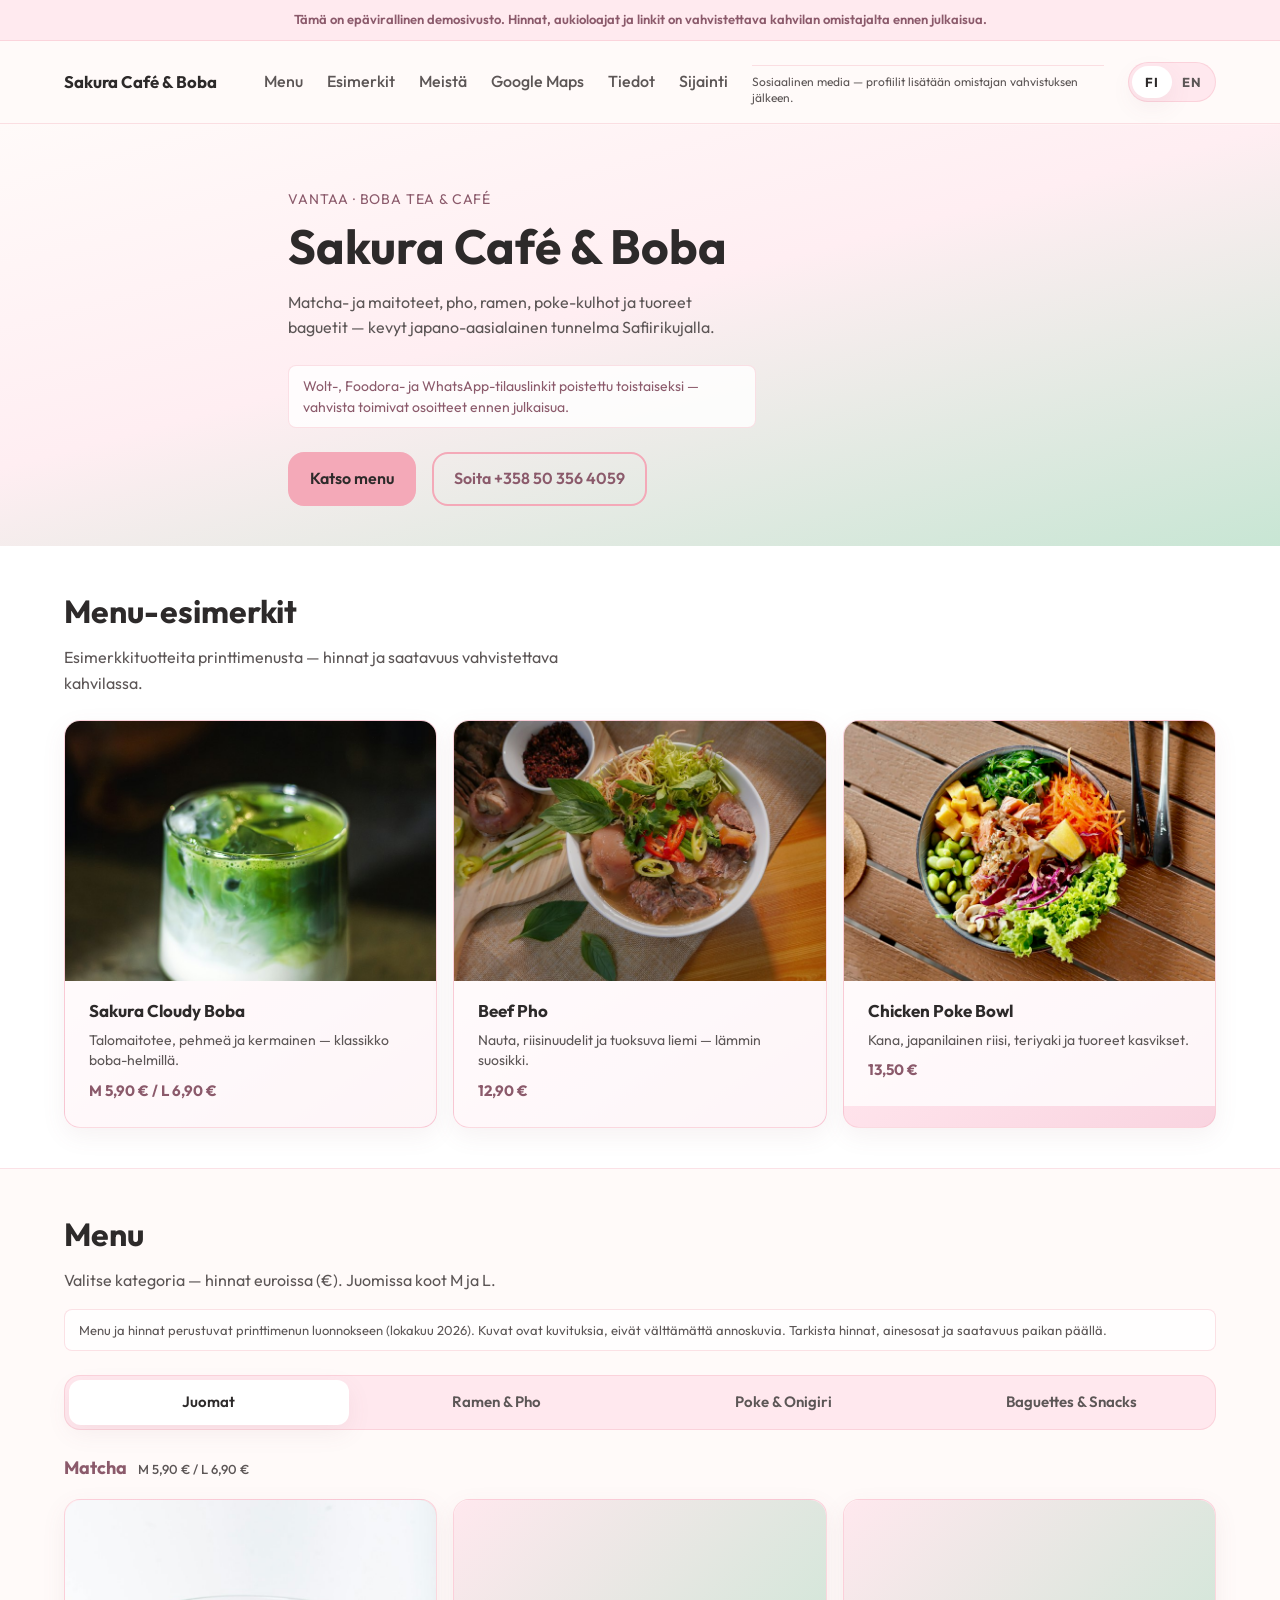
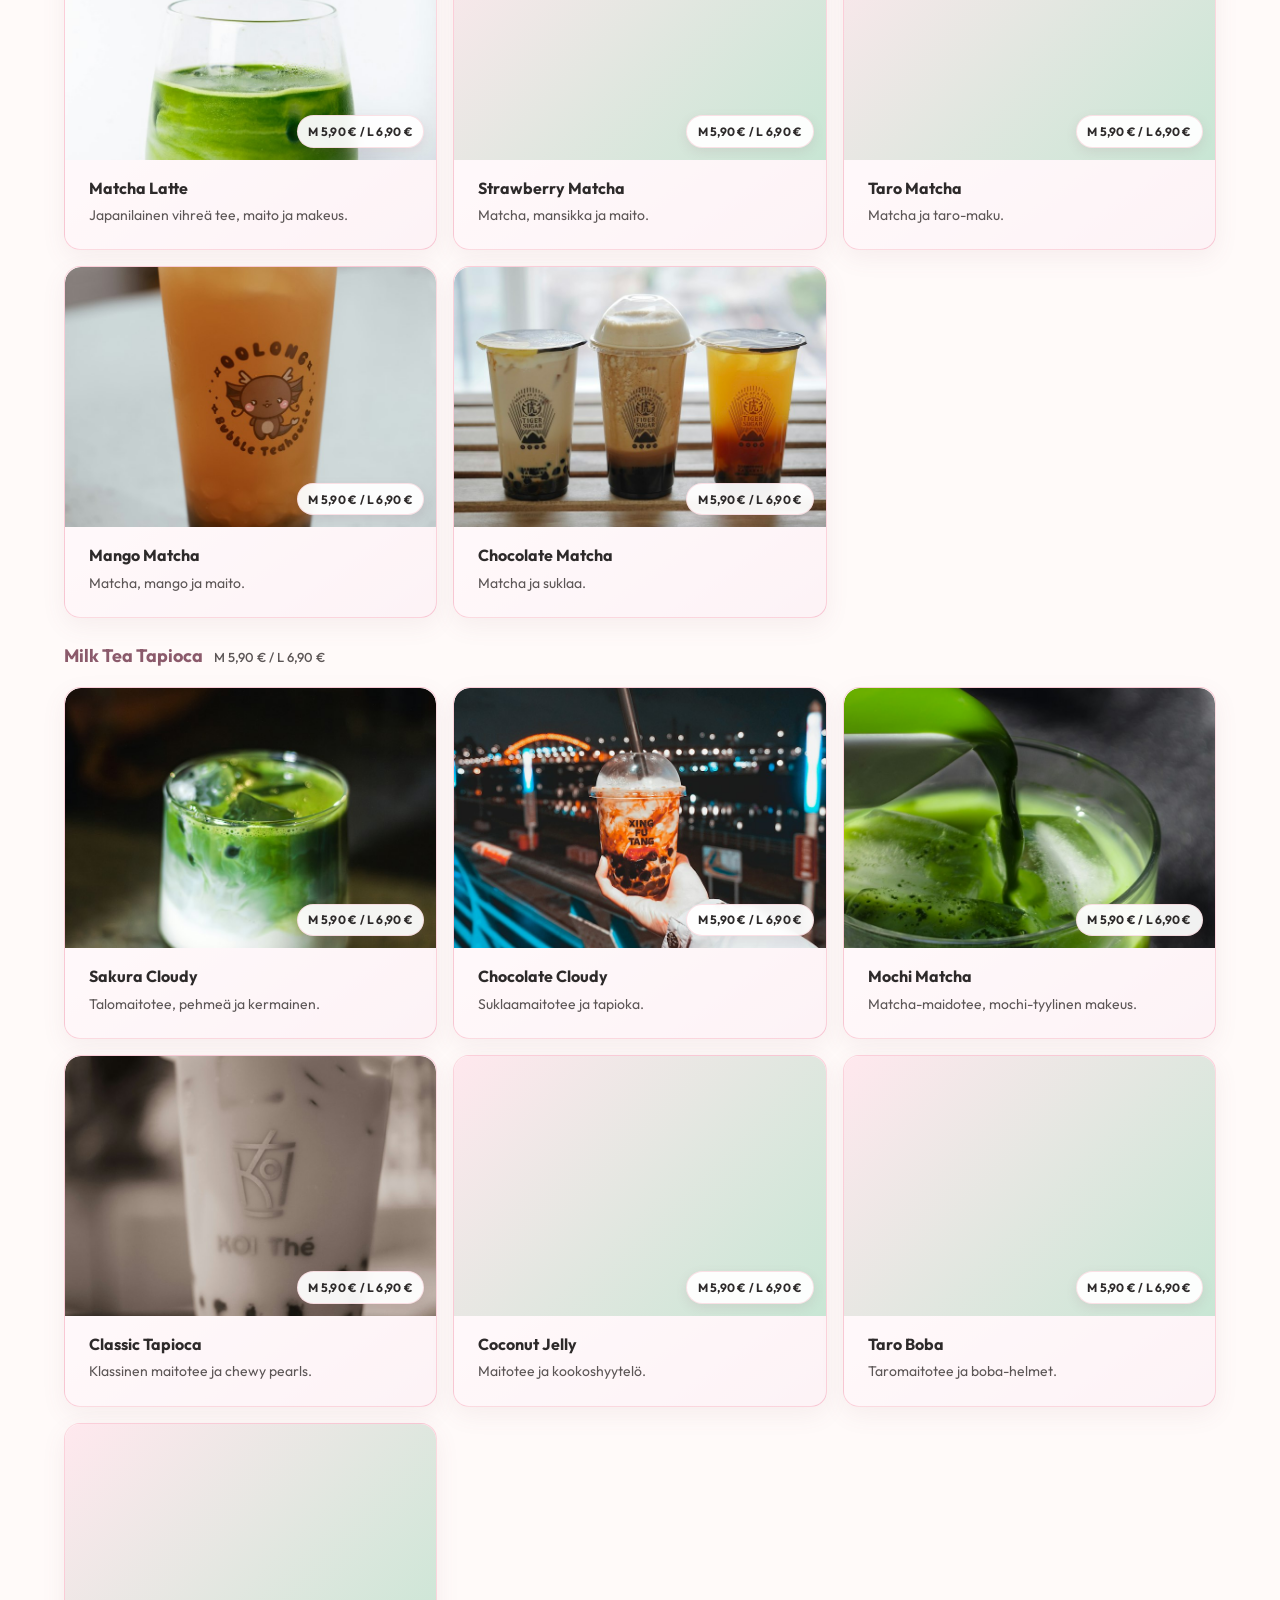
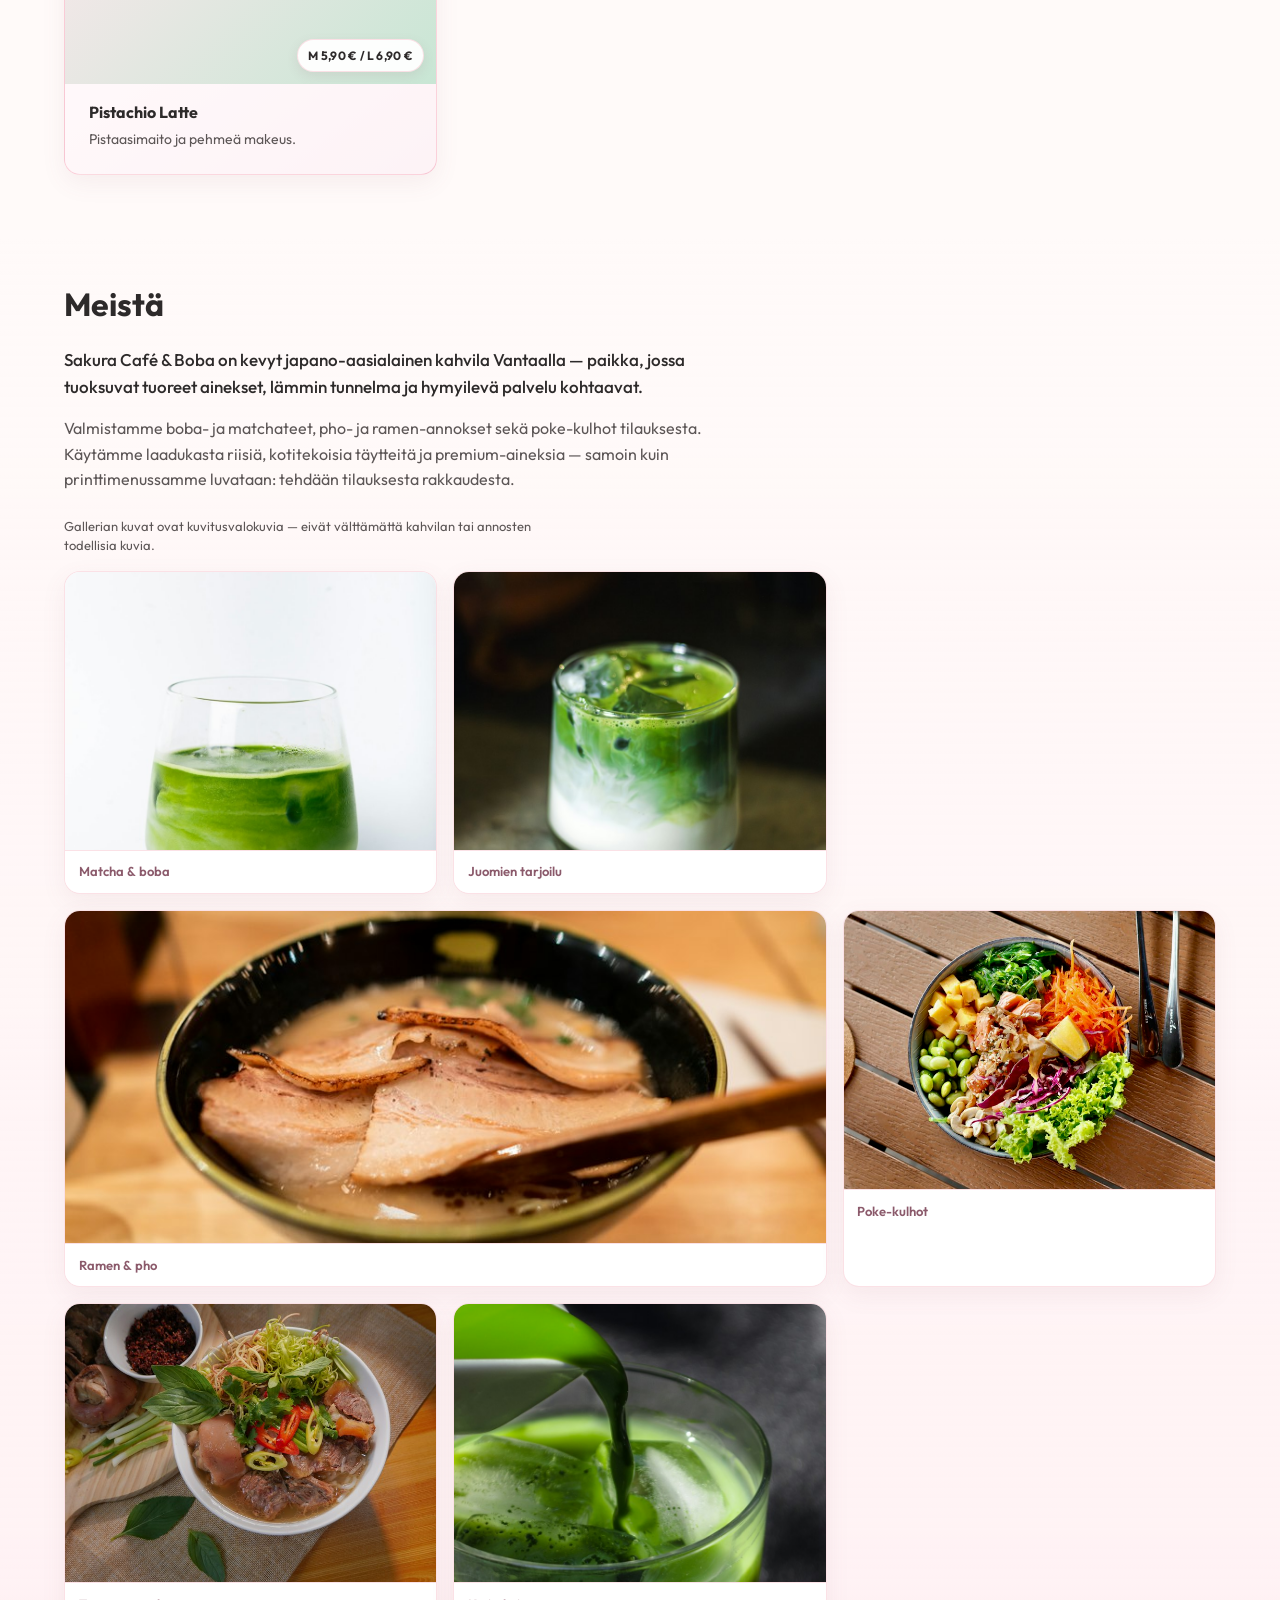
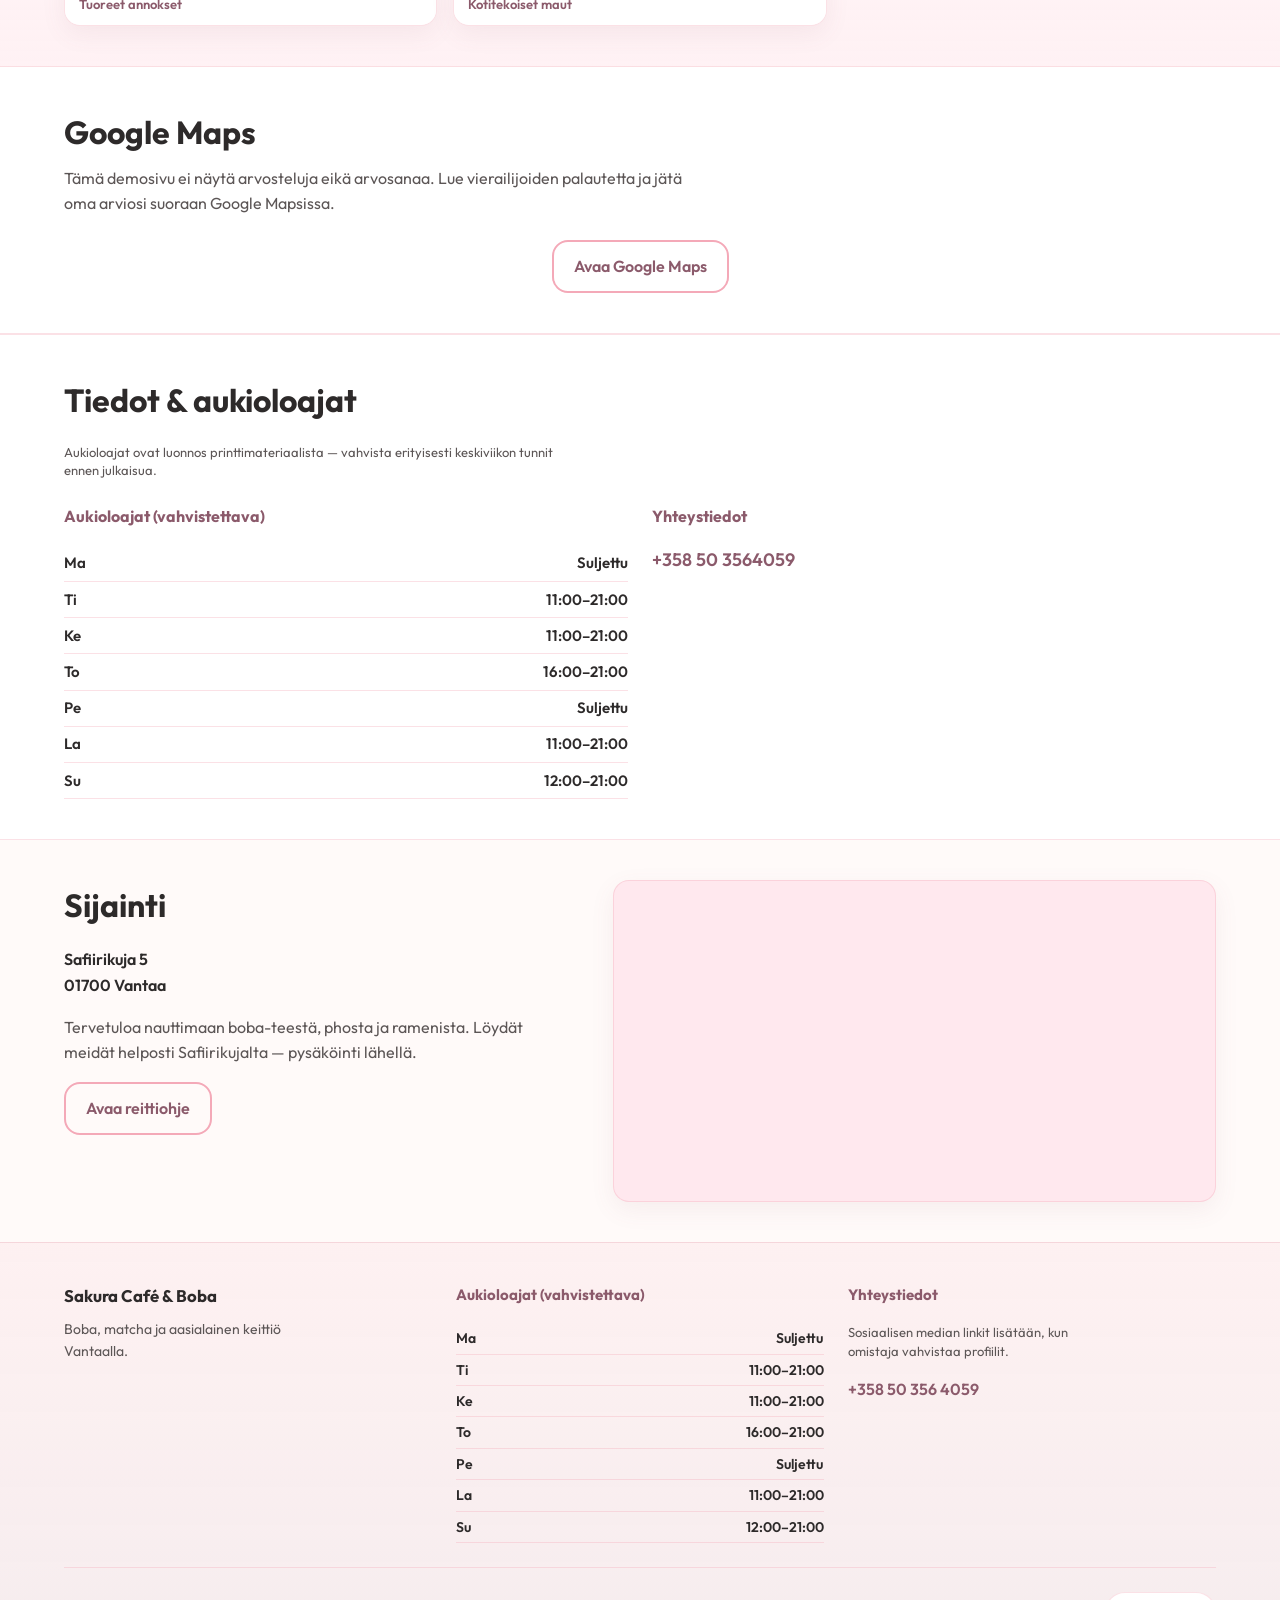
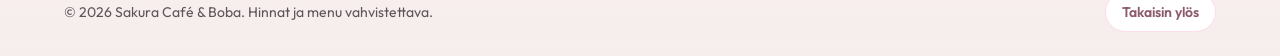
==== index.html @ 79d89584 "initial commit" ====
<!DOCTYPE html>
<html lang="fi">
  <head>
    <meta charset="UTF-8">
    <meta name="viewport" content="width=device-width, initial-scale=1.0">
    <meta name="robots" content="noindex, nofollow">
    <meta name="description" content="Sakura Café & Boba — demo-sivusto. Boba, matcha ja aasialainen kahvila Vantaalla, Safiirikuja 5.">
    <title>Sakura Café & Boba | Boba Tea & Café Vantaa</title>
    <meta property="og:type" content="website">
    <meta property="og:locale" content="fi_FI">
    <meta property="og:title" content="Sakura Café &amp; Boba | Vantaa">
    <meta property="og:description" content="Demo-sivusto — boba, matcha, pho ja ramen. Osoite: Safiirikuja 5, Vantaa.">
    <meta property="og:image" content="assets/images/menu/sakura-cloudy.jpg">
    <meta name="twitter:card" content="summary_large_image">
    <meta name="twitter:title" content="Sakura Café &amp; Boba | Vantaa">
    <meta name="twitter:description" content="Demo-sivusto — boba, matcha, pho ja ramen. Safiirikuja 5, Vantaa.">
    <meta name="twitter:image" content="assets/images/menu/sakura-cloudy.jpg">
    <link rel="preconnect" href="https://fonts.googleapis.com">
    <link rel="preconnect" href="https://fonts.gstatic.com" crossorigin>
    <link href="https://fonts.googleapis.com/css2?family=Outfit:wght@400;500;600;700&display=swap" rel="stylesheet">
    <link rel="stylesheet" href="css/styles.css">
  </head>
  <body id="page-top">
    <a class="skip-link" href="#main" data-fi="Siirry sisältöön" data-en="Skip to content">Siirry sisältöön</a>

    <p class="site-notice" role="note" data-fi="Tämä on epävirallinen demosivusto. Hinnat, aukioloajat ja linkit on vahvistettava kahvilan omistajalta ennen julkaisua." data-en="This is an unofficial demo website. Prices, opening hours and links must be confirmed by the café owner before launch.">Tämä on epävirallinen demosivusto. Hinnat, aukioloajat ja linkit on vahvistettava kahvilan omistajalta ennen julkaisua.</p>

    <header class="header" data-header>
      <div class="header__inner container">
        <a class="header__logo" href="/">Sakura Café &amp; Boba</a>
        <div class="header__end">
          <div class="lang-switch" data-lang-switch role="group" aria-label="Kieli / Language">
            <button class="lang-switch__btn lang-switch__btn--active" type="button" data-lang="fi" aria-pressed="true">FI</button>
            <button class="lang-switch__btn" type="button" data-lang="en" aria-pressed="false">EN</button>
          </div>
          <button
            class="header__toggle"
            type="button"
            aria-expanded="false"
            aria-controls="header-menu"
            aria-label="Avaa valikko"
          >
            <span class="header__toggle-icon" aria-hidden="true"></span>
            <span class="header__toggle-label" data-fi="Valikko" data-en="Menu">Valikko</span>
          </button>
        </div>
        <div class="header__menu" id="header-menu" hidden>
          <nav class="header__nav" aria-label="Päävalikko">
            <ul class="header__menu-list">
              <li class="header__item"><a class="header__link" href="#menu" data-fi="Menu" data-en="Menu">Menu</a></li>
              <li class="header__item"><a class="header__link" href="#popular" data-fi="Esimerkit" data-en="Samples">Esimerkit</a></li>
              <li class="header__item"><a class="header__link" href="#about" data-fi="Meistä" data-en="About">Meistä</a></li>
              <li class="header__item"><a class="header__link" href="#reviews" data-fi="Google Maps" data-en="Google Maps">Google Maps</a></li>
              <li class="header__item"><a class="header__link" href="#info" data-fi="Tiedot" data-en="Info">Tiedot</a></li>
              <li class="header__item"><a class="header__link" href="#location" data-fi="Sijainti" data-en="Location">Sijainti</a></li>
            </ul>
          </nav>
          <p class="header__social-note" data-fi="Sosiaalinen media — profiilit lisätään omistajan vahvistuksen jälkeen." data-en="Social media — profiles will be added after owner confirmation.">Sosiaalinen media — profiilit lisätään omistajan vahvistuksen jälkeen.</p>
        </div>
      </div>
    </header>

    <main id="main">
      <section class="hero" aria-labelledby="hero-title">
        <div class="hero__inner container">
          <p class="hero__eyebrow" data-fi="Vantaa · Boba Tea &amp; Café" data-en="Vantaa · Boba Tea &amp; Café">Vantaa · Boba Tea &amp; Café</p>
          <h1 class="hero__title" id="hero-title">Sakura Café &amp; Boba</h1>
          <p class="hero__text" data-fi="Matcha- ja maitoteet, pho, ramen, poke-kulhot ja tuoreet baguetit — kevyt japano-aasialainen tunnelma Safiirikujalla." data-en="Matcha and milk teas, pho, ramen, poke bowls and fresh baguettes — a light Japanese-Asian vibe on Safiirikuja.">
            Matcha- ja maitoteet, pho, ramen, poke-kulhot ja tuoreet baguetit — kevyt japano-aasialainen tunnelma Safiirikujalla.
          </p>
          <p class="hero__notice" data-fi="Wolt-, Foodora- ja WhatsApp-tilauslinkit poistettu toistaiseksi — vahvista toimivat osoitteet ennen julkaisua." data-en="Wolt, Foodora and WhatsApp order links are removed for now — confirm working URLs before launch.">Wolt-, Foodora- ja WhatsApp-tilauslinkit poistettu toistaiseksi — vahvista toimivat osoitteet ennen julkaisua.</p>
          <div class="hero__actions">
            <a class="button button--primary" href="#menu" data-fi="Katso menu" data-en="View menu">Katso menu</a>
            <a class="button button--secondary" href="tel:+358503564059" data-fi="Soita +358 50 356 4059" data-en="Call +358 50 356 4059">Soita +358 50 356 4059</a>
          </div>
        </div>
      </section>

      <section class="popular-hits" id="popular" aria-labelledby="popular-title">
        <div class="popular-hits__inner container">
          <h2 class="popular-hits__title" id="popular-title" data-fi="Menu-esimerkit" data-en="Menu samples">Menu-esimerkit</h2>
          <p class="popular-hits__lead" data-fi="Esimerkkituotteita printtimenusta — hinnat ja saatavuus vahvistettava kahvilassa." data-en="Sample items from the print menu — prices and availability must be confirmed at the café.">Esimerkkituotteita printtimenusta — hinnat ja saatavuus vahvistettava kahvilassa.</p>
          <ul class="popular-hits__grid">
            <li class="popular-hits__card">
              <div class="popular-hits__media">
                <img class="popular-hits__image" src="assets/images/menu/sakura-cloudy.jpg" alt="Sakura Cloudy Boba" width="400" height="280" loading="lazy" decoding="async">
              </div>
              <div class="popular-hits__body">
                <h3 class="popular-hits__name">Sakura Cloudy Boba</h3>
                <p class="popular-hits__desc" data-fi="Talomaitotee, pehmeä ja kermainen — klassikko boba-helmillä." data-en="House milk tea, smooth and creamy — a boba pearl classic.">Talomaitotee, pehmeä ja kermainen — klassikko boba-helmillä.</p>
                <p class="popular-hits__price">M 5,90 € / L 6,90 €</p>
              </div>
            </li>
            <li class="popular-hits__card">
              <div class="popular-hits__media">
                <img class="popular-hits__image" src="assets/images/menu/beef-pho.jpg" alt="Beef Pho" width="400" height="280" loading="lazy" decoding="async">
              </div>
              <div class="popular-hits__body">
                <h3 class="popular-hits__name">Beef Pho</h3>
                <p class="popular-hits__desc" data-fi="Nauta, riisinuudelit ja tuoksuva liemi — lämmin suosikki." data-en="Beef, rice noodles and aromatic broth — a warming favourite.">Nauta, riisinuudelit ja tuoksuva liemi — lämmin suosikki.</p>
                <p class="popular-hits__price">12,90 €</p>
              </div>
            </li>
            <li class="popular-hits__card">
              <div class="popular-hits__media">
                <img class="popular-hits__image" src="assets/images/menu/chicken-poke.jpg" alt="Chicken Poke Bowl" width="400" height="280" loading="lazy" decoding="async">
              </div>
              <div class="popular-hits__body">
                <h3 class="popular-hits__name">Chicken Poke Bowl</h3>
                <p class="popular-hits__desc" data-fi="Kana, japanilainen riisi, teriyaki ja tuoreet kasvikset." data-en="Chicken, Japanese rice, teriyaki and fresh vegetables.">Kana, japanilainen riisi, teriyaki ja tuoreet kasvikset.</p>
                <p class="popular-hits__price">13,50 €</p>
              </div>
            </li>
          </ul>
        </div>
      </section>

      <section class="menu" id="menu" aria-labelledby="menu-title">
        <div class="menu__inner container">
          <h2 class="menu__title" id="menu-title" data-fi="Menu" data-en="Menu">Menu</h2>
          <p class="menu__lead" data-fi="Valitse kategoria — hinnat euroissa (€). Juomissa koot M ja L." data-en="Choose a category — prices in euros (€). Drinks in M and L sizes.">Valitse kategoria — hinnat euroissa (€). Juomissa koot M ja L.</p>
          <p class="menu__notice" data-fi="Menu ja hinnat perustuvat printtimenun luonnokseen (lokakuu 2026). Kuvat ovat kuvituksia, eivät välttämättä annoskuvia. Tarkista hinnat, ainesosat ja saatavuus paikan päällä." data-en="Menu and prices are based on a draft print menu (Oct 2026). Photos are illustrations and may not show the actual dish. Confirm prices, ingredients and availability on site.">Menu ja hinnat perustuvat printtimenun luonnokseen (lokakuu 2026). Kuvat ovat kuvituksia, eivät välttämättä annoskuvia. Tarkista hinnat, ainesosat ja saatavuus paikan päällä.</p>

          <div class="menu__tabs" role="tablist" aria-label="Menu-kategoriat" data-menu-tablist data-fi-label="Menu-kategoriat" data-en-label="Menu categories">
            <button class="menu__tab menu__tab--active" type="button" role="tab" id="tab-drinks" aria-selected="true" aria-controls="panel-drinks" data-menu-tab="drinks" tabindex="0" data-fi="Juomat" data-en="Drinks">Juomat</button>
            <button class="menu__tab" type="button" role="tab" id="tab-ramen" aria-selected="false" aria-controls="panel-ramen" data-menu-tab="ramen" tabindex="-1" data-fi="Ramen &amp; Pho" data-en="Ramen &amp; Pho">Ramen &amp; Pho</button>
            <button class="menu__tab" type="button" role="tab" id="tab-poke" aria-selected="false" aria-controls="panel-poke" data-menu-tab="poke" tabindex="-1" data-fi="Poke &amp; Onigiri" data-en="Poke &amp; Onigiri">Poke &amp; Onigiri</button>
            <button class="menu__tab" type="button" role="tab" id="tab-snacks" aria-selected="false" aria-controls="panel-snacks" data-menu-tab="snacks" tabindex="-1" data-fi="Baguettes &amp; Snacks" data-en="Baguettes &amp; Snacks">Baguettes &amp; Snacks</button>
          </div>

          <div class="menu__panels">
            <div class="menu__panel" id="panel-drinks" role="tabpanel" aria-labelledby="tab-drinks" data-menu-panel="drinks">
              <h3 class="menu__group-title">Matcha <span class="menu__group-note">M 5,90 € / L 6,90 €</span></h3>
              <ul class="menu__grid">
                <li class="menu-card">
                  <div class="menu-card__media">
                    <img class="menu-card__image" src="assets/images/menu/matcha-latte.jpg" alt="Matcha Latte – menukuva" width="400" height="280" loading="lazy" decoding="async">
                    <span class="menu-card__price">M 5,90 € / L 6,90 €</span>
                  </div>
                  <div class="menu-card__body">
                    <h4 class="menu-card__title">Matcha Latte</h4>
                    <p class="menu-card__desc">Japanilainen vihreä tee, maito ja makeus.</p>
                  </div>
                </li>
                <li class="menu-card">
                  <div class="menu-card__media">
                    <img class="menu-card__image" src="assets/images/menu/strawberry-matcha.jpg" alt="Strawberry Matcha – menukuva" width="400" height="280" loading="lazy" decoding="async">
                    <span class="menu-card__price">M 5,90 € / L 6,90 €</span>
                  </div>
                  <div class="menu-card__body">
                    <h4 class="menu-card__title">Strawberry Matcha</h4>
                    <p class="menu-card__desc">Matcha, mansikka ja maito.</p>
                  </div>
                </li>
                <li class="menu-card">
                  <div class="menu-card__media">
                    <img class="menu-card__image" src="assets/images/menu/taro-matcha.jpg" alt="Taro Matcha – menukuva" width="400" height="280" loading="lazy" decoding="async">
                    <span class="menu-card__price">M 5,90 € / L 6,90 €</span>
                  </div>
                  <div class="menu-card__body">
                    <h4 class="menu-card__title">Taro Matcha</h4>
                    <p class="menu-card__desc">Matcha ja taro-maku.</p>
                  </div>
                </li>
                <li class="menu-card">
                  <div class="menu-card__media">
                    <img class="menu-card__image" src="assets/images/menu/mango-matcha.jpg" alt="Mango Matcha – menukuva" width="400" height="280" loading="lazy" decoding="async">
                    <span class="menu-card__price">M 5,90 € / L 6,90 €</span>
                  </div>
                  <div class="menu-card__body">
                    <h4 class="menu-card__title">Mango Matcha</h4>
                    <p class="menu-card__desc">Matcha, mango ja maito.</p>
                  </div>
                </li>
                <li class="menu-card">
                  <div class="menu-card__media">
                    <img class="menu-card__image" src="assets/images/menu/chocolate-matcha.jpg" alt="Chocolate Matcha – menukuva" width="400" height="280" loading="lazy" decoding="async">
                    <span class="menu-card__price">M 5,90 € / L 6,90 €</span>
                  </div>
                  <div class="menu-card__body">
                    <h4 class="menu-card__title">Chocolate Matcha</h4>
                    <p class="menu-card__desc">Matcha ja suklaa.</p>
                  </div>
                </li>
              </ul>

              <h3 class="menu__group-title">Milk Tea Tapioca <span class="menu__group-note">M 5,90 € / L 6,90 €</span></h3>
              <ul class="menu__grid">
                <li class="menu-card">
                  <div class="menu-card__media">
                    <img class="menu-card__image" src="assets/images/menu/sakura-cloudy.jpg" alt="Sakura Cloudy – menukuva" width="400" height="280" loading="lazy" decoding="async">
                    <span class="menu-card__price">M 5,90 € / L 6,90 €</span>
                  </div>
                  <div class="menu-card__body">
                    <h4 class="menu-card__title">Sakura Cloudy</h4>
                    <p class="menu-card__desc">Talomaitotee, pehmeä ja kermainen.</p>
                  </div>
                </li>
                <li class="menu-card">
                  <div class="menu-card__media">
                    <img class="menu-card__image" src="assets/images/menu/chocolate-cloudy.jpg" alt="Chocolate Cloudy – menukuva" width="400" height="280" loading="lazy" decoding="async">
                    <span class="menu-card__price">M 5,90 € / L 6,90 €</span>
                  </div>
                  <div class="menu-card__body">
                    <h4 class="menu-card__title">Chocolate Cloudy</h4>
                    <p class="menu-card__desc">Suklaamaitotee ja tapioka.</p>
                  </div>
                </li>
                <li class="menu-card">
                  <div class="menu-card__media">
                    <img class="menu-card__image" src="assets/images/menu/mochi-matcha.jpg" alt="Mochi Matcha – menukuva" width="400" height="280" loading="lazy" decoding="async">
                    <span class="menu-card__price">M 5,90 € / L 6,90 €</span>
                  </div>
                  <div class="menu-card__body">
                    <h4 class="menu-card__title">Mochi Matcha</h4>
                    <p class="menu-card__desc">Matcha-maidotee, mochi-tyylinen makeus.</p>
                  </div>
                </li>
                <li class="menu-card">
                  <div class="menu-card__media">
                    <img class="menu-card__image" src="assets/images/menu/classic-tapioca.jpg" alt="Classic Tapioca – menukuva" width="400" height="280" loading="lazy" decoding="async">
                    <span class="menu-card__price">M 5,90 € / L 6,90 €</span>
                  </div>
                  <div class="menu-card__body">
                    <h4 class="menu-card__title">Classic Tapioca</h4>
                    <p class="menu-card__desc">Klassinen maitotee ja chewy pearls.</p>
                  </div>
                </li>
                <li class="menu-card">
                  <div class="menu-card__media">
                    <img class="menu-card__image" src="assets/images/menu/coconut-jelly.jpg" alt="Coconut Jelly – menukuva" width="400" height="280" loading="lazy" decoding="async">
                    <span class="menu-card__price">M 5,90 € / L 6,90 €</span>
                  </div>
                  <div class="menu-card__body">
                    <h4 class="menu-card__title">Coconut Jelly</h4>
                    <p class="menu-card__desc">Maitotee ja kookoshyytelö.</p>
                  </div>
                </li>
                <li class="menu-card">
                  <div class="menu-card__media">
                    <img class="menu-card__image" src="assets/images/menu/taro-boba.jpg" alt="Taro Boba – menukuva" width="400" height="280" loading="lazy" decoding="async">
                    <span class="menu-card__price">M 5,90 € / L 6,90 €</span>
                  </div>
                  <div class="menu-card__body">
                    <h4 class="menu-card__title">Taro Boba</h4>
                    <p class="menu-card__desc">Taromaitotee ja boba-helmet.</p>
                  </div>
                </li>
                <li class="menu-card">
                  <div class="menu-card__media">
                    <img class="menu-card__image" src="assets/images/menu/pistachio-latte.jpg" alt="Pistachio Latte – menukuva" width="400" height="280" loading="lazy" decoding="async">
                    <span class="menu-card__price">M 5,90 € / L 6,90 €</span>
                  </div>
                  <div class="menu-card__body">
                    <h4 class="menu-card__title">Pistachio Latte</h4>
                    <p class="menu-card__desc">Pistaasimaito ja pehmeä makeus.</p>
                  </div>
                </li>
              </ul>
            </div>

            <div class="menu__panel menu__panel--hidden" id="panel-ramen" role="tabpanel" aria-labelledby="tab-ramen" data-menu-panel="ramen" hidden>
              <h3 class="menu__group-title">Sakura Ramen &amp; Rice</h3>
              <ul class="menu__grid">
                <li class="menu-card">
                  <div class="menu-card__media">
                    <img class="menu-card__image" src="assets/images/menu/sakura-ramen.jpg" alt="Sakura Ramen – menukuva" width="400" height="280" loading="lazy" decoding="async">
                    <span class="menu-card__price">14,90 €</span>
                  </div>
                  <div class="menu-card__body">
                    <h4 class="menu-card__title">Sakura Ramen</h4>
                    <p class="menu-card__desc">Ramen-nuudelit, liemi, chashu-possu, kananmuna, valkosipuli, baby bok choy ja kevätsipuli.</p>
                  </div>
                </li>
                <li class="menu-card">
                  <div class="menu-card__media">
                    <img class="menu-card__image" src="assets/images/menu/shrimp-ramen.jpg" alt="Shrimp Ramen – menukuva" width="400" height="280" loading="lazy" decoding="async">
                    <span class="menu-card__price">14,90 €</span>
                  </div>
                  <div class="menu-card__body">
                    <h4 class="menu-card__title">Shrimp Ramen</h4>
                    <p class="menu-card__desc">Ramen-nuudelit, liemi, katkarapu, valkosipuli, baby bok choy ja kevätsipuli.</p>
                  </div>
                </li>
                <li class="menu-card">
                  <div class="menu-card__media">
                    <img class="menu-card__image" src="assets/images/menu/chicken-rice.jpg" alt="Chicken Rice – menukuva" width="400" height="280" loading="lazy" decoding="async">
                    <span class="menu-card__price">14,50 €</span>
                  </div>
                  <div class="menu-card__body">
                    <h4 class="menu-card__title">Chicken Rice</h4>
                    <p class="menu-card__desc">Riisiä, kanaa, makea-hapan chilikastiketta, sipulia, kurkkua ja tomaattia.</p>
                  </div>
                </li>
                <li class="menu-card">
                  <div class="menu-card__media">
                    <img class="menu-card__image" src="assets/images/menu/beef-ramen.jpg" alt="Beef Ramen – menukuva" width="400" height="280" loading="lazy" decoding="async">
                    <span class="menu-card__price">14,90 €</span>
                  </div>
                  <div class="menu-card__body">
                    <h4 class="menu-card__title">Beef Ramen</h4>
                    <p class="menu-card__desc">Ramen-nuudelit, liemi, naudanliha, kananmuna, bok choy, kimchi, valkosipuli ja kevätsipuli.</p>
                  </div>
                </li>
                <li class="menu-card">
                  <div class="menu-card__media">
                    <img class="menu-card__image" src="assets/images/menu/tofu-ramen.jpg" alt="Tofu Ramen – menukuva" width="400" height="280" loading="lazy" decoding="async">
                    <span class="menu-card__price">14,50 €</span>
                  </div>
                  <div class="menu-card__body">
                    <h4 class="menu-card__title">Tofu Ramen</h4>
                    <p class="menu-card__desc">Ramen-nuudelit, tofu, kasvisliemi, shiitake, baby bok choy, valkosipuli ja kevätsipuli.</p>
                  </div>
                </li>
              </ul>

              <h3 class="menu__group-title">Pho</h3>
              <p class="menu__group-intro" data-fi="Sisältää pho-riisinuudelit, liemen, täytteet, sipulit, chiliä ja yrttejä (kevätsipuli, korianteri ja versot)." data-en="Includes pho rice noodles, broth, toppings, onions, chilli and herbs (spring onion, coriander and sprouts).">Sisältää pho-riisinuudelit, liemen, täytteet, sipulit, chiliä ja yrttejä (kevätsipuli, korianteri ja versot).</p>
              <ul class="menu__grid">
                <li class="menu-card">
                  <div class="menu-card__media menu-card__media--illus">
                    <img class="menu-card__image" src="assets/images/menu/beef-pho.jpg" alt="Beef Pho – menukuva" width="400" height="280" loading="lazy" decoding="async">
                    <span class="menu-card__price">12,90 €</span>
                  </div>
                  <div class="menu-card__body">
                    <h4 class="menu-card__title">Beef Pho</h4>
                    <p class="menu-card__desc">Nauta, riisinuudelit ja naudanliemi.</p>
                  </div>
                </li>
                <li class="menu-card">
                  <div class="menu-card__media menu-card__media--illus">
                    <img class="menu-card__image" src="assets/images/menu/chicken-pho.jpg" alt="Chicken Pho – menukuva" width="400" height="280" loading="lazy" decoding="async">
                    <span class="menu-card__price">12,90 €</span>
                  </div>
                  <div class="menu-card__body">
                    <h4 class="menu-card__title">Chicken Pho</h4>
                    <p class="menu-card__desc">Kana, riisinuudelit ja kanaliemi.</p>
                  </div>
                </li>
                <li class="menu-card">
                  <div class="menu-card__media menu-card__media--illus">
                    <img class="menu-card__image" src="assets/images/menu/shrimp-pho.jpg" alt="Shrimp Pho – menukuva" width="400" height="280" loading="lazy" decoding="async">
                    <span class="menu-card__price">13,90 €</span>
                  </div>
                  <div class="menu-card__body">
                    <h4 class="menu-card__title">Shrimp Pho</h4>
                    <p class="menu-card__desc">Katkarapu, riisinuudelit ja liemi.</p>
                  </div>
                </li>
                <li class="menu-card">
                  <div class="menu-card__media menu-card__media--illus">
                    <img class="menu-card__image" src="assets/images/menu/tofu-pho.jpg" alt="Tofu Pho – menukuva" width="400" height="280" loading="lazy" decoding="async">
                    <span class="menu-card__price">13,90 €</span>
                  </div>
                  <div class="menu-card__body">
                    <h4 class="menu-card__title">Tofu Pho</h4>
                    <p class="menu-card__desc">Tofu, riisinuudelit ja liemi.</p>
                  </div>
                </li>
                <li class="menu-card">
                  <div class="menu-card__media menu-card__media--illus">
                    <img class="menu-card__image" src="assets/images/menu/beef-meatball-pho.jpg" alt="Beef Meatball Pho – menukuva" width="400" height="280" loading="lazy" decoding="async">
                    <span class="menu-card__price">13,90 €</span>
                  </div>
                  <div class="menu-card__body">
                    <h4 class="menu-card__title">Beef Meatball Pho</h4>
                    <p class="menu-card__desc">Nautapallot, nuudelit ja liemi.</p>
                  </div>
                </li>
                <li class="menu-card">
                  <div class="menu-card__media menu-card__media--illus">
                    <img class="menu-card__image" src="assets/images/menu/kids-pho.jpg" alt="Kids Pho – menukuva" width="400" height="280" loading="lazy" decoding="async">
                    <span class="menu-card__price">11,90 €</span>
                  </div>
                  <div class="menu-card__body">
                    <h4 class="menu-card__title">Kids Pho</h4>
                    <p class="menu-card__desc">Lapsille sopiva annos pho-liemellä.</p>
                  </div>
                </li>
              </ul>
            </div>

            <div class="menu__panel menu__panel--hidden" id="panel-poke" role="tabpanel" aria-labelledby="tab-poke" data-menu-panel="poke" hidden>
              <h3 class="menu__group-title">Poke Bowls <span class="menu__group-note">Japanese Rice</span></h3>
              <p class="menu__group-intro" data-fi="Riisi, teriyaki, edamame, majoneesi, maissi, tomaatti ja kurkku — valitse proteiini." data-en="Rice, teriyaki, edamame, mayo, corn, tomato and cucumber — choose your protein.">Riisi, teriyaki, edamame, majoneesi, maissi, tomaatti ja kurkku — valitse proteiini.</p>
              <ul class="menu__grid">
                <li class="menu-card">
                  <div class="menu-card__media menu-card__media--illus">
                    <img class="menu-card__image" src="assets/images/menu/beef-poke.jpg" alt="Beef Poke Bowl – menukuva" width="400" height="280" loading="lazy" decoding="async">
                    <span class="menu-card__price">13,50 €</span>
                  </div>
                  <div class="menu-card__body">
                    <h4 class="menu-card__title">Beef Poke Bowl</h4>
                    <p class="menu-card__desc">Nauta, riisi, teriyaki ja tuoreet kasvikset.</p>
                  </div>
                </li>
                <li class="menu-card">
                  <div class="menu-card__media menu-card__media--illus">
                    <img class="menu-card__image" src="assets/images/menu/chicken-poke.jpg" alt="Chicken Poke Bowl – menukuva" width="400" height="280" loading="lazy" decoding="async">
                    <span class="menu-card__price">13,50 €</span>
                  </div>
                  <div class="menu-card__body">
                    <h4 class="menu-card__title">Chicken Poke Bowl</h4>
                    <p class="menu-card__desc">Kana, riisi, teriyaki ja tuoreet kasvikset.</p>
                  </div>
                </li>
                <li class="menu-card">
                  <div class="menu-card__media menu-card__media--illus">
                    <img class="menu-card__image" src="assets/images/menu/shrimp-poke.jpg" alt="Shrimp Poke Bowl – menukuva" width="400" height="280" loading="lazy" decoding="async">
                    <span class="menu-card__price">13,50 €</span>
                  </div>
                  <div class="menu-card__body">
                    <h4 class="menu-card__title">Shrimp Poke Bowl</h4>
                    <p class="menu-card__desc">Katkarapu, riisi, teriyaki ja tuoreet kasvikset.</p>
                  </div>
                </li>
                <li class="menu-card">
                  <div class="menu-card__media menu-card__media--illus">
                    <img class="menu-card__image" src="assets/images/menu/tuna-poke.jpg" alt="Tuna Poke Bowl – menukuva" width="400" height="280" loading="lazy" decoding="async">
                    <span class="menu-card__price">12,50 €</span>
                  </div>
                  <div class="menu-card__body">
                    <h4 class="menu-card__title">Tuna Poke Bowl</h4>
                    <p class="menu-card__desc">Tonnikala, riisi, teriyaki ja tuoreet kasvikset.</p>
                  </div>
                </li>
                <li class="menu-card">
                  <div class="menu-card__media menu-card__media--illus">
                    <img class="menu-card__image" src="assets/images/menu/tofu-poke.jpg" alt="Tofu Poke Bowl – menukuva" width="400" height="280" loading="lazy" decoding="async">
                    <span class="menu-card__price">12,50 €</span>
                  </div>
                  <div class="menu-card__body">
                    <h4 class="menu-card__title">Tofu Poke Bowl</h4>
                    <p class="menu-card__desc">Tofu, riisi, teriyaki ja tuoreet kasvikset.</p>
                  </div>
                </li>
              </ul>

              <h3 class="menu__group-title">Onigiri <span class="menu__group-note">Japanese Rice · 3,90 €</span></h3>
              <ul class="menu__grid">
                <li class="menu-card">
                  <div class="menu-card__media menu-card__media--illus">
                    <img class="menu-card__image" src="assets/images/menu/onigiri-chicken.jpg" alt="Chicken Onigiri – menukuva" width="400" height="280" loading="lazy" decoding="async">
                    <span class="menu-card__price">3,90 €</span>
                  </div>
                  <div class="menu-card__body">
                    <h4 class="menu-card__title">Chicken Onigiri</h4>
                    <p class="menu-card__desc">Riisi, kana, teriyaki, seesaminsiemenet ja nori.</p>
                  </div>
                </li>
                <li class="menu-card">
                  <div class="menu-card__media menu-card__media--illus">
                    <img class="menu-card__image" src="assets/images/menu/onigiri-beef.jpg" alt="Beef Onigiri – menukuva" width="400" height="280" loading="lazy" decoding="async">
                    <span class="menu-card__price">3,90 €</span>
                  </div>
                  <div class="menu-card__body">
                    <h4 class="menu-card__title">Beef Onigiri</h4>
                    <p class="menu-card__desc">Riisi, nauta, teriyaki, seesaminsiemenet ja nori.</p>
                  </div>
                </li>
                <li class="menu-card">
                  <div class="menu-card__media menu-card__media--illus">
                    <img class="menu-card__image" src="assets/images/menu/onigiri-tuna.jpg" alt="Tuna Onigiri – menukuva" width="400" height="280" loading="lazy" decoding="async">
                    <span class="menu-card__price">3,90 €</span>
                  </div>
                  <div class="menu-card__body">
                    <h4 class="menu-card__title">Tuna Onigiri</h4>
                    <p class="menu-card__desc">Riisi, tonnikala, majoneesi, seesaminsiemenet ja nori.</p>
                  </div>
                </li>
                <li class="menu-card">
                  <div class="menu-card__media menu-card__media--illus">
                    <img class="menu-card__image" src="assets/images/menu/onigiri-shrimp.jpg" alt="Shrimp Onigiri – menukuva" width="400" height="280" loading="lazy" decoding="async">
                    <span class="menu-card__price">3,90 €</span>
                  </div>
                  <div class="menu-card__body">
                    <h4 class="menu-card__title">Shrimp Onigiri</h4>
                    <p class="menu-card__desc">Riisi, katkarapu, majoneesi, seesaminsiemenet ja nori.</p>
                  </div>
                </li>
              </ul>
            </div>

            <div class="menu__panel menu__panel--hidden" id="panel-snacks" role="tabpanel" aria-labelledby="tab-snacks" data-menu-panel="snacks" hidden>
              <h3 class="menu__group-title">Baguettes <span class="menu__group-note">9,50 €</span></h3>
              <ul class="menu__grid">
                <li class="menu-card">
                  <div class="menu-card__media menu-card__media--illus">
                    <img class="menu-card__image" src="assets/images/menu/baguette-chicken.jpg" alt="Chicken Baguette – menukuva" width="400" height="280" loading="lazy" decoding="async">
                    <span class="menu-card__price">9,50 €</span>
                  </div>
                  <div class="menu-card__body">
                    <h4 class="menu-card__title">Chicken Baguette</h4>
                    <p class="menu-card__desc">Kurkku, porkkana, kevätsipuli, kana, korianteri ja kastike.</p>
                  </div>
                </li>
                <li class="menu-card">
                  <div class="menu-card__media menu-card__media--illus">
                    <img class="menu-card__image" src="assets/images/menu/baguette-beef.jpg" alt="Beef Baguette – menukuva" width="400" height="280" loading="lazy" decoding="async">
                    <span class="menu-card__price">9,50 €</span>
                  </div>
                  <div class="menu-card__body">
                    <h4 class="menu-card__title">Beef Baguette</h4>
                    <p class="menu-card__desc">Kurkku, porkkana, nauta, korianteri ja kastike.</p>
                  </div>
                </li>
                <li class="menu-card">
                  <div class="menu-card__media menu-card__media--illus">
                    <img class="menu-card__image" src="assets/images/menu/baguette-pork.jpg" alt="Pork Baguette – menukuva" width="400" height="280" loading="lazy" decoding="async">
                    <span class="menu-card__price">9,50 €</span>
                  </div>
                  <div class="menu-card__body">
                    <h4 class="menu-card__title">Pork Baguette</h4>
                    <p class="menu-card__desc">Kurkku, porkkana, sika, korianteri ja kastike.</p>
                  </div>
                </li>
                <li class="menu-card">
                  <div class="menu-card__media menu-card__media--illus">
                    <img class="menu-card__image" src="assets/images/menu/baguette-tuna.jpg" alt="Tuna Baguette – menukuva" width="400" height="280" loading="lazy" decoding="async">
                    <span class="menu-card__price">9,50 €</span>
                  </div>
                  <div class="menu-card__body">
                    <h4 class="menu-card__title">Tuna Baguette</h4>
                    <p class="menu-card__desc">Kurkku, porkkana, tonnikala, korianteri ja kastike.</p>
                  </div>
                </li>
              </ul>

              <h3 class="menu__group-title">Snacks</h3>
              <ul class="menu__grid">
                <li class="menu-card">
                  <div class="menu-card__media menu-card__media--illus">
                    <img class="menu-card__image" src="assets/images/menu/fried-shrimp.jpg" alt="Fried Shrimp 5× – menukuva" width="400" height="280" loading="lazy" decoding="async">
                    <span class="menu-card__price">6,50 €</span>
                  </div>
                  <div class="menu-card__body">
                    <h4 class="menu-card__title">Fried Shrimp 5×</h4>
                    <p class="menu-card__desc">Paistetut katkaravut, 5 kpl.</p>
                  </div>
                </li>
                <li class="menu-card">
                  <div class="menu-card__media menu-card__media--illus">
                    <img class="menu-card__image" src="assets/images/menu/spring-rolls-chicken.jpg" alt="Spring Rolls 4× (Chicken) – menukuva" width="400" height="280" loading="lazy" decoding="async">
                    <span class="menu-card__price">5,90 €</span>
                  </div>
                  <div class="menu-card__body">
                    <h4 class="menu-card__title">Spring Rolls 4× (Chicken)</h4>
                    <p class="menu-card__desc">Kanatäytteiset kevätrullat, 4 kpl.</p>
                  </div>
                </li>
                <li class="menu-card">
                  <div class="menu-card__media menu-card__media--illus">
                    <img class="menu-card__image" src="assets/images/menu/spring-rolls-veg.jpg" alt="Spring Rolls 4× (Veg) – menukuva" width="400" height="280" loading="lazy" decoding="async">
                    <span class="menu-card__price">5,50 €</span>
                  </div>
                  <div class="menu-card__body">
                    <h4 class="menu-card__title">Spring Rolls 4× (Vegetable)</h4>
                    <p class="menu-card__desc">Kasviskevätrullat, 4 kpl.</p>
                  </div>
                </li>
              </ul>
            </div>
          </div>
        </div>
      </section>

      <section class="about" id="about" aria-labelledby="about-title">
        <div class="about__inner container">
          <h2 class="about__title" id="about-title" data-fi="Meistä" data-en="About Us">Meistä</h2>
          <p class="about__lead" data-fi="Sakura Café &amp; Boba on kevyt japano-aasialainen kahvila Vantaalla — paikka, jossa tuoksuvat tuoreet ainekset, lämmin tunnelma ja hymyilevä palvelu kohtaavat." data-en="Sakura Café &amp; Boba is a light Japanese-Asian café in Vantaa — where fresh ingredients, a warm atmosphere and friendly service come together.">
            Sakura Café &amp; Boba on kevyt japano-aasialainen kahvila Vantaalla — paikka, jossa tuoksuvat tuoreet ainekset, lämmin tunnelma ja hymyilevä palvelu kohtaavat.
          </p>
          <p class="about__text" data-fi="Valmistamme boba- ja matchateet, pho- ja ramen-annokset sekä poke-kulhot tilauksesta. Käytämme laadukasta riisiä, kotitekoisia täytteitä ja premium-aineksia — samoin kuin printtimenussamme luvataan: tehdään tilauksesta rakkaudesta." data-en="We craft boba and matcha teas, pho and ramen bowls, and poke on order. We use quality rice, homemade toppings and premium ingredients — made to order with love, just like our menu promises.">
            Valmistamme boba- ja matchateet, pho- ja ramen-annokset sekä poke-kulhot tilauksesta. Käytämme laadukasta riisiä, kotitekoisia täytteitä ja premium-aineksia — samoin kuin printtimenussamme luvataan: tehdään tilauksesta rakkaudesta.
          </p>
          <p class="about__notice" data-fi="Gallerian kuvat ovat kuvitusvalokuvia — eivät välttämättä kahvilan tai annosten todellisia kuvia." data-en="Gallery photos are stock illustrations — not necessarily photos of the café or actual dishes.">Gallerian kuvat ovat kuvitusvalokuvia — eivät välttämättä kahvilan tai annosten todellisia kuvia.</p>
          <ul class="about__gallery" aria-label="Kahvilan tunnelmaa">
            <li class="about__gallery-item">
              <figure class="about__figure">
                <img class="about__image" src="assets/images/menu/matcha-latte.jpg" alt="Matcha latte — juomien tarjoilu" width="480" height="360" loading="lazy" decoding="async">
                <figcaption class="about__caption" data-fi="Matcha &amp; boba" data-en="Matcha &amp; boba">Matcha &amp; boba</figcaption>
              </figure>
            </li>
            <li class="about__gallery-item">
              <figure class="about__figure">
                <img class="about__image" src="assets/images/menu/sakura-cloudy.jpg" alt="Sakura Cloudy — talomaitotee" width="480" height="360" loading="lazy" decoding="async">
                <figcaption class="about__caption" data-fi="Juomien tarjoilu" data-en="Drink presentation">Juomien tarjoilu</figcaption>
              </figure>
            </li>
            <li class="about__gallery-item about__gallery-item--wide">
              <figure class="about__figure">
                <img class="about__image" src="assets/images/menu/sakura-ramen.jpg" alt="Sakura Ramen — lämmin annos" width="640" height="360" loading="lazy" decoding="async">
                <figcaption class="about__caption" data-fi="Ramen &amp; pho" data-en="Ramen &amp; pho">Ramen &amp; pho</figcaption>
              </figure>
            </li>
            <li class="about__gallery-item">
              <figure class="about__figure">
                <img class="about__image" src="assets/images/menu/chicken-poke.jpg" alt="Chicken Poke Bowl — tuore kulho" width="480" height="360" loading="lazy" decoding="async">
                <figcaption class="about__caption" data-fi="Poke-kulhot" data-en="Poke bowls">Poke-kulhot</figcaption>
              </figure>
            </li>
            <li class="about__gallery-item">
              <figure class="about__figure">
                <img class="about__image" src="assets/images/menu/beef-pho.jpg" alt="Beef Pho — tuoksuva liemi" width="480" height="360" loading="lazy" decoding="async">
                <figcaption class="about__caption" data-fi="Tuoreet annokset" data-en="Fresh plates">Tuoreet annokset</figcaption>
              </figure>
            </li>
            <li class="about__gallery-item">
              <figure class="about__figure">
                <img class="about__image" src="assets/images/menu/mochi-matcha.jpg" alt="Mochi Matcha — valmistus ja tarjoilu" width="480" height="360" loading="lazy" decoding="async">
                <figcaption class="about__caption" data-fi="Kotitekoiset maut" data-en="Homemade flavours">Kotitekoiset maut</figcaption>
              </figure>
            </li>
          </ul>
        </div>
      </section>

      <section class="reviews" id="reviews" aria-labelledby="reviews-title">
        <div class="reviews__inner container">
          <h2 class="reviews__title" id="reviews-title" data-fi="Google Maps" data-en="Google Maps">Google Maps</h2>
          <p class="reviews__lead" data-fi="Tämä demosivu ei näytä arvosteluja eikä arvosanaa. Lue vierailijoiden palautetta ja jätä oma arviosi suoraan Google Mapsissa." data-en="This demo site does not show reviews or ratings. Read guest feedback and leave your own review on Google Maps.">Tämä demosivu ei näytä arvosteluja eikä arvosanaa. Lue vierailijoiden palautetta ja jätä oma arviosi suoraan Google Mapsissa.</p>
          <p class="reviews__actions">
            <a class="button button--maps" href="https://www.google.com/maps/search/?api=1&amp;query=Sakura+Caf%C3%A9+%26+Boba+Safiirikuja+5+Vantaa" target="_blank" rel="noopener noreferrer" data-fi="Avaa Google Maps" data-en="Open Google Maps">Avaa Google Maps</a>
          </p>
        </div>
      </section>

      <section class="info" id="info" aria-labelledby="info-title">
        <div class="info__inner container">
          <h2 class="info__title" id="info-title" data-fi="Tiedot &amp; aukioloajat" data-en="Info &amp; opening hours">Tiedot &amp; aukioloajat</h2>
          <p class="info__notice" data-fi="Aukioloajat ovat luonnos printtimateriaalista — vahvista erityisesti keskiviikon tunnit ennen julkaisua." data-en="Opening hours are a draft from print materials — confirm Wednesday hours in particular before launch.">Aukioloajat ovat luonnos printtimateriaalista — vahvista erityisesti keskiviikon tunnit ennen julkaisua.</p>
          <div class="info__grid">
            <div class="info__block">
              <h3 class="info__subtitle" data-fi="Aukioloajat (vahvistettava)" data-en="Opening hours (to be confirmed)">Aukioloajat (vahvistettava)</h3>
              <ul class="info__hours">
                <li><span data-fi="Ma" data-en="Mon">Ma</span> <span data-fi="Suljettu" data-en="Closed">Suljettu</span></li>
                <li><span data-fi="Ti" data-en="Tue">Ti</span> <span>11:00–21:00</span></li>
                <li><span data-fi="Ke" data-en="Wed">Ke</span> <span>11:00–21:00</span></li>
                <li><span data-fi="To" data-en="Thu">To</span> <span>16:00–21:00</span></li>
                <li><span data-fi="Pe" data-en="Fri">Pe</span> <span data-fi="Suljettu" data-en="Closed">Suljettu</span></li>
                <li><span data-fi="La" data-en="Sat">La</span> <span>11:00–21:00</span></li>
                <li><span data-fi="Su" data-en="Sun">Su</span> <span>12:00–21:00</span></li>
              </ul>
            </div>
            <div class="info__block">
              <h3 class="info__subtitle" data-fi="Yhteystiedot" data-en="Contact">Yhteystiedot</h3>
              <p class="info__text">
                <a class="info__link" href="tel:+358503564059">+358 50 3564059</a>
              </p>
            </div>
          </div>
        </div>
      </section>

      <section class="location" id="location" aria-labelledby="location-title">
        <div class="location__inner container">
          <div class="location__content">
            <h2 class="location__title" id="location-title" data-fi="Sijainti" data-en="Location">Sijainti</h2>
            <address class="location__address">
              Safiirikuja 5<br>
              01700 Vantaa
            </address>
            <p class="location__note" data-fi="Tervetuloa nauttimaan boba-teestä, phosta ja ramenista. Löydät meidät helposti Safiirikujalta — pysäköinti lähellä." data-en="Welcome for boba tea, pho and ramen. You’ll find us easily on Safiirikuja — parking nearby.">Tervetuloa nauttimaan boba-teestä, phosta ja ramenista. Löydät meidät helposti Safiirikujalta — pysäköinti lähellä.</p>
            <p class="location__actions">
              <a class="button button--secondary" href="https://www.google.com/maps/dir/?api=1&amp;destination=Safiirikuja+5,+01700+Vantaa,+Finland" target="_blank" rel="noopener noreferrer" data-fi="Avaa reittiohje" data-en="Get directions">Avaa reittiohje</a>
            </p>
          </div>
          <div class="location__map">
            <iframe
              class="location__map-frame"
              title="Sakura Café &amp; Boba — Safiirikuja 5, Vantaa"
              src="https://maps.google.com/maps?q=Safiirikuja+5,+01700+Vantaa,+Finland&amp;hl=fi&amp;z=16&amp;output=embed"
              loading="lazy"
              referrerpolicy="no-referrer-when-downgrade"
              allowfullscreen>
            </iframe>
          </div>
        </div>
      </section>
    </main>

    <footer class="footer">
      <div class="footer__inner container">
        <div class="footer__grid">
          <div class="footer__brand">
            <p class="footer__logo">Sakura Café &amp; Boba</p>
            <p class="footer__tagline" data-fi="Boba, matcha ja aasialainen keittiö Vantaalla." data-en="Boba, matcha and Asian flavours in Vantaa.">Boba, matcha ja aasialainen keittiö Vantaalla.</p>
          </div>
          <div class="footer__block">
            <h2 class="footer__heading" data-fi="Aukioloajat (vahvistettava)" data-en="Opening hours (TBC)">Aukioloajat (vahvistettava)</h2>
            <ul class="footer__hours">
              <li><span data-fi="Ma" data-en="Mon">Ma</span> <span data-fi="Suljettu" data-en="Closed">Suljettu</span></li>
              <li><span data-fi="Ti" data-en="Tue">Ti</span> <span>11:00–21:00</span></li>
              <li><span data-fi="Ke" data-en="Wed">Ke</span> <span>11:00–21:00</span></li>
              <li><span data-fi="To" data-en="Thu">To</span> <span>16:00–21:00</span></li>
              <li><span data-fi="Pe" data-en="Fri">Pe</span> <span data-fi="Suljettu" data-en="Closed">Suljettu</span></li>
              <li><span data-fi="La" data-en="Sat">La</span> <span>11:00–21:00</span></li>
              <li><span data-fi="Su" data-en="Sun">Su</span> <span>12:00–21:00</span></li>
            </ul>
          </div>
          <div class="footer__block">
            <h2 class="footer__heading" data-fi="Yhteystiedot" data-en="Contact">Yhteystiedot</h2>
            <p class="footer__social-note" data-fi="Sosiaalisen median linkit lisätään, kun omistaja vahvistaa profiilit." data-en="Social media links will be added once the owner confirms profiles.">Sosiaalisen median linkit lisätään, kun omistaja vahvistaa profiilit.</p>
            <p class="footer__contact">
              <a class="footer__link" href="tel:+358503564059">+358 50 356 4059</a>
            </p>
          </div>
        </div>
        <div class="footer__bottom">
          <p class="footer__copy">&copy; <span id="year"></span> Sakura Café &amp; Boba. <span data-fi="Hinnat ja menu vahvistettava." data-en="Prices and menu to be confirmed.">Hinnat ja menu vahvistettava.</span></p>
          <a class="footer__back-top" href="#page-top" data-fi="Takaisin ylös" data-en="Back to top">Takaisin ylös</a>
        </div>
      </div>
    </footer>

    <script src="js/menu-i18n.js" defer></script>
    <script src="js/main.js" defer></script>
  </body>
</html>
---- css/styles.css ----
/* Sakura Café & Boba — base styles (mobile-first) */

:root {
  --primary-sakura: #f4a9b8;
  --primary-sakura-dark: #e8899c;
  --primary-sakura-light: #ffe8ee;
  --accent-boba: #8b5a6b;
  --accent-mint: #c8e6d4;
  --bg-light: #fffaf9;
  --bg-card: #ffffff;
  --text-primary: #2d2a2a;
  --text-muted: #5c5656;
  --border-soft: rgba(244, 169, 184, 0.35);
  --shadow-soft: 0 8px 24px rgba(139, 90, 107, 0.08);
  --shadow-card: 0 12px 32px rgba(232, 137, 156, 0.18);
  --gradient-sakura: linear-gradient(145deg, #fff5f7 0%, #ffe4ec 55%, #f9d4e0 100%);
  --font-sans: "Outfit", system-ui, -apple-system, "Segoe UI", Roboto, "Helvetica Neue", Arial, sans-serif;
  --container-max: 72rem;
  --space-xs: 0.5rem;
  --space-sm: 1rem;
  --space-md: 1.5rem;
  --space-lg: 2.5rem;
  --space-xl: 4rem;
  --radius-sm: 0.5rem;
  --radius-md: 1rem;
  --radius-card: 16px;
  --radius-lg: 1.5rem;
}

*,
*::before,
*::after {
  box-sizing: border-box;
}

html {
  scroll-behavior: smooth;
}

body {
  margin: 0;
  min-height: 100vh;
  font-family: var(--font-sans);
  font-size: 1rem;
  line-height: 1.6;
  color: var(--text-primary);
  background-color: var(--bg-light);
}

h1,
h2,
h3,
h4,
p,
ul,
address {
  margin: 0;
}

ul {
  padding: 0;
  list-style: none;
}

button {
  font: inherit;
  cursor: pointer;
}

a {
  color: var(--accent-boba);
  text-decoration-thickness: 1px;
  text-underline-offset: 0.15em;
}

a:hover {
  color: var(--primary-sakura-dark);
}

img {
  max-width: 100%;
  height: auto;
  display: block;
}

.container {
  width: min(100% - 2rem, var(--container-max));
  margin-inline: auto;
}

.skip-link {
  position: absolute;
  left: -9999px;
  top: var(--space-sm);
  z-index: 100;
  padding: var(--space-xs) var(--space-sm);
  background: var(--bg-card);
  border-radius: var(--radius-sm);
}

.skip-link:focus {
  left: var(--space-sm);
}

.site-notice {
  margin: 0;
  padding: 0.65rem var(--space-sm);
  font-size: 0.8125rem;
  font-weight: 600;
  line-height: 1.45;
  text-align: center;
  color: var(--accent-boba);
  background: rgba(255, 232, 238, 0.85);
  border-bottom: 1px solid var(--border-soft);
}

/* Header */
.header {
  position: sticky;
  top: 0;
  z-index: 50;
  background: rgba(255, 250, 249, 0.92);
  backdrop-filter: blur(8px);
  border-bottom: 1px solid var(--border-soft);
}

.header__inner {
  display: flex;
  flex-wrap: wrap;
  align-items: center;
  justify-content: space-between;
  gap: var(--space-xs);
  padding-block: 0.5rem;
}

.header__end {
  display: flex;
  align-items: center;
  gap: 0.35rem;
  flex-shrink: 0;
}

.header__toggle {
  display: inline-flex;
  align-items: center;
  justify-content: center;
  width: 2.5rem;
  height: 2.5rem;
  padding: 0;
  color: var(--accent-boba);
  background: rgba(255, 255, 255, 0.75);
  border: 1px solid var(--border-soft);
  border-radius: var(--radius-sm);
  transition: background 0.2s ease, color 0.2s ease;
}

.header__toggle:hover {
  color: var(--primary-sakura-dark);
  background: var(--bg-card);
}

.header__toggle:focus-visible {
  outline: 2px solid var(--primary-sakura-dark);
  outline-offset: 2px;
}

.header__toggle-icon {
  position: relative;
  display: block;
  width: 1.125rem;
  height: 2px;
  background: currentColor;
  border-radius: 1px;
}

.header__toggle-icon::before,
.header__toggle-icon::after {
  content: "";
  position: absolute;
  left: 0;
  width: 100%;
  height: 2px;
  background: currentColor;
  border-radius: 1px;
  transition: transform 0.2s ease, top 0.2s ease, opacity 0.2s ease;
}

.header__toggle-icon::before {
  top: -6px;
}

.header__toggle-icon::after {
  top: 6px;
}

.header--open .header__toggle-icon {
  background: transparent;
}

.header--open .header__toggle-icon::before {
  top: 0;
  transform: rotate(45deg);
}

.header--open .header__toggle-icon::after {
  top: 0;
  transform: rotate(-45deg);
}

.header__toggle-label {
  position: absolute;
  width: 1px;
  height: 1px;
  padding: 0;
  margin: -1px;
  overflow: hidden;
  clip: rect(0, 0, 0, 0);
  white-space: nowrap;
  border: 0;
}

.header__menu {
  flex: 1 1 100%;
  width: 100%;
  padding-top: 0.25rem;
  padding-bottom: 0.5rem;
  border-top: 1px solid var(--border-soft);
}

.header__menu[hidden] {
  display: none;
}

.header__menu-list {
  display: flex;
  flex-direction: column;
  gap: 0.15rem;
  padding-top: 0.35rem;
}

.header__item {
  border-radius: var(--radius-sm);
}

.header__link {
  display: block;
  padding: 0.5rem 0.35rem;
}

.header__menu .header__social {
  margin-top: var(--space-xs);
  padding-top: var(--space-xs);
  border-top: 1px solid var(--border-soft);
  justify-content: flex-start;
}

.header__social-note {
  margin: var(--space-xs) 0 0;
  padding-top: var(--space-xs);
  border-top: 1px solid var(--border-soft);
  font-size: 0.75rem;
  line-height: 1.4;
  color: var(--text-muted);
  max-width: 22rem;
}

.lang-switch {
  display: inline-flex;
  padding: 0.2rem;
  background: var(--primary-sakura-light);
  border: 1px solid var(--border-soft);
  border-radius: 999px;
}

.lang-switch__btn {
  min-width: 2.5rem;
  padding: 0.35rem 0.65rem;
  font-size: 0.8125rem;
  font-weight: 700;
  letter-spacing: 0.04em;
  color: var(--text-muted);
  background: transparent;
  border: none;
  border-radius: 999px;
  transition: background 0.2s ease, color 0.2s ease;
}

.lang-switch__btn:hover {
  color: var(--accent-boba);
}

.lang-switch__btn:focus-visible {
  outline: 2px solid var(--primary-sakura-dark);
  outline-offset: 2px;
}

.lang-switch__btn--active {
  color: var(--text-primary);
  background: var(--bg-card);
  box-shadow: var(--shadow-soft);
}

.header__social {
  display: flex;
  align-items: center;
  gap: 0.35rem;
}

.header__social-link {
  display: inline-flex;
  align-items: center;
  justify-content: center;
  width: 2.25rem;
  height: 2.25rem;
  color: var(--accent-boba);
  text-decoration: none;
  border-radius: 999px;
  border: 1px solid var(--border-soft);
  background: rgba(255, 255, 255, 0.75);
  transition: background 0.2s ease, color 0.2s ease, transform 0.2s ease;
}

.header__social-link:hover {
  color: var(--primary-sakura-dark);
  background: var(--bg-card);
  transform: translateY(-1px);
}

.header__social-icon {
  display: block;
}

.header__logo {
  font-weight: 700;
  font-size: 0.9375rem;
  line-height: 1.25;
  color: var(--text-primary);
  text-decoration: none;
  min-width: 0;
  flex: 1 1 auto;
  padding-right: 0.25rem;
}

.header__link {
  font-weight: 500;
  text-decoration: none;
  color: var(--text-muted);
}

.header__link:hover {
  color: var(--accent-boba);
}

/* Hero */
.hero {
  padding-block: var(--space-xl) var(--space-lg);
  background: linear-gradient(165deg, var(--bg-light) 0%, #ffeef2 45%, var(--accent-mint) 100%);
}

.hero__badge {
  display: inline-flex;
  align-items: center;
  gap: 0.35rem;
  margin-bottom: var(--space-sm);
  padding: 0.4rem 0.85rem;
  font-size: 0.875rem;
  font-weight: 600;
  color: var(--accent-boba);
  background: rgba(255, 255, 255, 0.85);
  border: 1px solid var(--border-soft);
  border-radius: 999px;
  box-shadow: var(--shadow-soft);
}

.hero__eyebrow {
  font-size: 0.875rem;
  letter-spacing: 0.06em;
  text-transform: uppercase;
  color: var(--accent-boba);
  margin-bottom: var(--space-xs);
}

.hero__title {
  font-size: clamp(2rem, 5vw, 3rem);
  line-height: 1.15;
  margin-bottom: var(--space-sm);
}

.hero__text {
  max-width: 42ch;
  color: var(--text-muted);
  margin-bottom: var(--space-md);
}

.hero__notice {
  max-width: 52ch;
  margin-bottom: var(--space-md);
  padding: 0.65rem 0.85rem;
  font-size: 0.875rem;
  line-height: 1.45;
  color: var(--accent-boba);
  background: rgba(255, 255, 255, 0.82);
  border: 1px solid var(--border-soft);
  border-radius: var(--radius-sm);
}

.hero__order {
  display: flex;
  flex-wrap: wrap;
  gap: var(--space-sm);
  margin-bottom: var(--space-sm);
}

.hero__actions {
  display: flex;
  flex-wrap: wrap;
  gap: var(--space-sm);
}

.button {
  display: inline-flex;
  align-items: center;
  justify-content: center;
  padding: 0.75rem 1.25rem;
  border-radius: var(--radius-md);
  font-weight: 600;
  text-decoration: none;
  border: 2px solid transparent;
  transition: background 0.2s ease, color 0.2s ease, border-color 0.2s ease, transform 0.2s ease;
}

.button--primary {
  background: var(--primary-sakura);
  color: var(--text-primary);
}

.button--primary:hover {
  background: var(--primary-sakura-dark);
  color: var(--text-primary);
  transform: translateY(-2px);
}

.button--secondary {
  background: transparent;
  border-color: var(--primary-sakura);
  color: var(--accent-boba);
}

.button--secondary:hover {
  background: var(--bg-card);
}

.button--wolt {
  background: #009de0;
  color: #ffffff;
  border-color: #009de0;
  box-shadow: 0 6px 20px rgba(0, 157, 224, 0.35);
}

.button--wolt:hover {
  background: #0084bd;
  color: #ffffff;
  transform: translateY(-2px);
}

.button--foodora {
  background: #d70f64;
  color: #ffffff;
  border-color: #d70f64;
  box-shadow: 0 6px 20px rgba(215, 15, 100, 0.35);
}

.button--foodora:hover {
  background: #b80d55;
  color: #ffffff;
  transform: translateY(-2px);
}

.button--whatsapp {
  background: #25d366;
  color: #ffffff;
  border-color: #25d366;
}

.button--whatsapp:hover {
  background: #1ebe57;
  color: #ffffff;
  transform: translateY(-2px);
}

/* Popular hits */
.popular-hits {
  padding-block: var(--space-lg);
  background: var(--bg-card);
  border-bottom: 1px solid var(--border-soft);
}

.popular-hits__title {
  font-size: clamp(1.5rem, 3vw, 2rem);
  margin-bottom: var(--space-xs);
}

.popular-hits__lead {
  color: var(--text-muted);
  margin-bottom: var(--space-md);
  max-width: 52ch;
}

.popular-hits__grid {
  display: grid;
  gap: var(--space-sm);
}

.popular-hits__card {
  display: flex;
  flex-direction: column;
  overflow: hidden;
  background: var(--gradient-sakura);
  border: 1px solid var(--border-soft);
  border-radius: var(--radius-card);
  box-shadow: var(--shadow-soft);
  transition: transform 0.25s ease, box-shadow 0.25s ease;
}

.popular-hits__card:hover {
  transform: translateY(-4px);
  box-shadow: var(--shadow-card);
}

.popular-hits__media {
  position: relative;
  aspect-ratio: 4 / 2.8;
  overflow: hidden;
}

.popular-hits__image {
  width: 100%;
  height: 100%;
  object-fit: cover;
}

.popular-hits__badge {
  position: absolute;
  top: 0.75rem;
  left: 0.75rem;
  padding: 0.35rem 0.7rem;
  font-size: 0.6875rem;
  font-weight: 700;
  letter-spacing: 0.06em;
  text-transform: uppercase;
  color: var(--text-primary);
  background: #fff3a8;
  border: 1px solid rgba(215, 15, 100, 0.25);
  border-radius: 999px;
  box-shadow: 0 4px 12px rgba(139, 90, 107, 0.15);
}

.popular-hits__body {
  padding: var(--space-sm) var(--space-md) var(--space-md);
  background: rgba(255, 255, 255, 0.78);
}

.popular-hits__name {
  font-size: 1.0625rem;
  margin-bottom: 0.35rem;
}

.popular-hits__desc {
  font-size: 0.875rem;
  color: var(--text-muted);
  line-height: 1.45;
  margin-bottom: var(--space-xs);
}

.popular-hits__price {
  font-size: 0.9375rem;
  font-weight: 700;
  color: var(--accent-boba);
}

/* Menu */
.menu {
  padding-block: var(--space-lg);
}

.menu__title {
  font-size: clamp(1.5rem, 3vw, 2rem);
  margin-bottom: var(--space-xs);
}

.menu__lead {
  color: var(--text-muted);
  margin-bottom: var(--space-sm);
}

.menu__notice {
  margin: 0 0 var(--space-md);
  padding: 0.65rem 0.85rem;
  font-size: 0.8125rem;
  line-height: 1.45;
  color: var(--text-muted);
  background: rgba(255, 255, 255, 0.75);
  border: 1px solid var(--border-soft);
  border-radius: var(--radius-sm);
}

.menu__tabs {
  display: flex;
  flex-wrap: wrap;
  gap: var(--space-xs);
  margin-bottom: var(--space-md);
  padding: 0.25rem;
  background: var(--primary-sakura-light);
  border-radius: var(--radius-card);
  border: 1px solid var(--border-soft);
}

.menu__tab {
  flex: 1 1 auto;
  min-width: min(100%, 9rem);
  padding: 0.65rem 1rem;
  font-weight: 600;
  font-size: 0.875rem;
  color: var(--text-muted);
  background: transparent;
  border: none;
  border-radius: calc(var(--radius-card) - 4px);
  transition: background 0.2s ease, color 0.2s ease, box-shadow 0.2s ease;
}

.menu__tab:hover {
  color: var(--accent-boba);
}

.menu__tab:focus-visible {
  outline: 2px solid var(--primary-sakura-dark);
  outline-offset: 2px;
}

.menu__tab--active {
  color: var(--text-primary);
  background: var(--bg-card);
  box-shadow: var(--shadow-soft);
}

.menu__panel--hidden {
  display: none;
}

.menu__group-title {
  font-size: 1.125rem;
  margin-block: var(--space-md) var(--space-sm);
  color: var(--accent-boba);
}

.menu__group-title:first-child {
  margin-top: 0;
}

.menu__group-note {
  display: block;
  margin-top: 0.2rem;
  font-size: 0.8125rem;
  font-weight: 500;
  color: var(--text-muted);
}

.menu__group-intro {
  margin: 0 0 var(--space-sm);
  font-size: 0.875rem;
  color: var(--text-muted);
  line-height: 1.5;
}

@media (min-width: 480px) {
  .menu__group-note {
    display: inline;
    margin-top: 0;
    margin-left: 0.5rem;
  }
}

.menu__grid {
  display: grid;
  gap: var(--space-sm);
  margin-bottom: var(--space-md);
}

/* Menu card */
.menu-card {
  display: flex;
  flex-direction: column;
  overflow: hidden;
  background: var(--gradient-sakura);
  border: 1px solid var(--border-soft);
  border-radius: var(--radius-card);
  box-shadow: var(--shadow-soft);
  transition: transform 0.25s ease, box-shadow 0.25s ease;
}

.menu-card:hover {
  transform: translateY(-4px);
  box-shadow: var(--shadow-card);
}

.menu-card__media {
  position: relative;
  aspect-ratio: 4 / 2.8;
  overflow: hidden;
  border-radius: var(--radius-card) var(--radius-card) 0 0;
  background: linear-gradient(135deg, var(--primary-sakura-light), var(--accent-mint));
}

.menu-card__image {
  width: 100%;
  height: 100%;
  object-fit: cover;
  object-position: center;
  border-radius: inherit;
}

.menu-card__media--illus .menu-card__image {
  opacity: 0.22;
  filter: grayscale(0.35);
}

.menu-card__media--illus::after {
  content: attr(data-illus-label);
  position: absolute;
  inset: 0;
  display: flex;
  align-items: center;
  justify-content: center;
  padding: 0.75rem;
  font-size: 0.75rem;
  font-weight: 600;
  line-height: 1.35;
  text-align: center;
  color: var(--accent-boba);
  background: rgba(255, 255, 255, 0.55);
  pointer-events: none;
}

.menu-card__price {
  position: absolute;
  right: 0.75rem;
  bottom: 0.75rem;
  padding: 0.35rem 0.65rem;
  font-size: 0.75rem;
  font-weight: 700;
  letter-spacing: 0.02em;
  color: var(--text-primary);
  background: rgba(255, 255, 255, 0.94);
  border: 1px solid var(--border-soft);
  border-radius: 999px;
  box-shadow: 0 4px 12px rgba(139, 90, 107, 0.12);
  backdrop-filter: blur(4px);
}

.menu-card__body {
  padding: var(--space-sm) var(--space-md) var(--space-md);
  background: rgba(255, 255, 255, 0.72);
}

.menu-card__title {
  font-size: 1rem;
  margin-bottom: 0.25rem;
  color: var(--text-primary);
}

.menu-card__desc {
  font-size: 0.875rem;
  color: var(--text-muted);
  line-height: 1.45;
}

/* About */
.about {
  padding-block: var(--space-lg);
  background: linear-gradient(180deg, var(--bg-light) 0%, rgba(255, 232, 238, 0.45) 100%);
  border-bottom: 1px solid var(--border-soft);
}

.about__title {
  font-size: clamp(1.5rem, 3vw, 2rem);
  margin-bottom: var(--space-sm);
}

.about__lead {
  font-size: 1.0625rem;
  font-weight: 500;
  max-width: 58ch;
  margin-bottom: var(--space-sm);
  color: var(--text-primary);
}

.about__text {
  max-width: 62ch;
  color: var(--text-muted);
  margin-bottom: var(--space-md);
}

.about__notice {
  max-width: 58ch;
  margin-bottom: var(--space-sm);
  font-size: 0.8125rem;
  line-height: 1.45;
  color: var(--text-muted);
}

.about__gallery {
  display: grid;
  gap: var(--space-sm);
  grid-template-columns: repeat(2, 1fr);
}

.about__gallery-item {
  min-width: 0;
}

.about__figure {
  margin: 0;
  height: 100%;
  overflow: hidden;
  border-radius: var(--radius-card);
  border: 1px solid var(--border-soft);
  background: var(--bg-card);
  box-shadow: var(--shadow-soft);
  transition: transform 0.25s ease, box-shadow 0.25s ease;
}

.about__gallery-item:hover .about__figure {
  transform: translateY(-3px);
  box-shadow: var(--shadow-card);
}

.about__image {
  width: 100%;
  aspect-ratio: 4 / 3;
  object-fit: cover;
  transition: transform 0.35s ease;
}

.about__gallery-item:hover .about__image {
  transform: scale(1.04);
}

.about__caption {
  padding: 0.65rem 0.85rem;
  font-size: 0.8125rem;
  font-weight: 600;
  color: var(--accent-boba);
  background: rgba(255, 255, 255, 0.92);
  border-top: 1px solid var(--border-soft);
}

/* Reviews */
.reviews {
  padding-block: var(--space-lg);
  background: var(--bg-card);
  border-bottom: 1px solid var(--border-soft);
}

.reviews__title {
  font-size: clamp(1.5rem, 3vw, 2rem);
  margin-bottom: var(--space-xs);
}

.reviews__lead {
  max-width: 58ch;
  color: var(--text-muted);
  margin-bottom: var(--space-md);
  line-height: 1.55;
}

.reviews__grid {
  display: grid;
  gap: var(--space-sm);
  margin-bottom: var(--space-md);
}

.reviews__card {
  padding: var(--space-md);
  background: var(--gradient-sakura);
  border: 1px solid var(--border-soft);
  border-radius: var(--radius-card);
  box-shadow: var(--shadow-soft);
  transition: transform 0.25s ease, box-shadow 0.25s ease;
}

.reviews__card:hover {
  transform: translateY(-4px);
  box-shadow: var(--shadow-card);
}

.reviews__header {
  display: flex;
  flex-wrap: wrap;
  align-items: center;
  justify-content: space-between;
  gap: var(--space-xs);
  margin-bottom: var(--space-sm);
}

.reviews__author {
  font-weight: 700;
  font-size: 0.9375rem;
}

.reviews__stars {
  display: flex;
  gap: 0.1rem;
  font-size: 0.875rem;
  line-height: 1;
  color: #e8a317;
  letter-spacing: 0.02em;
}

.reviews__quote {
  margin: 0;
}

.reviews__text {
  font-size: 0.9375rem;
  color: var(--text-muted);
  line-height: 1.55;
}

.reviews__actions {
  text-align: center;
}

.button--maps {
  background: var(--bg-card);
  border: 2px solid var(--primary-sakura);
  color: var(--accent-boba);
}

.button--maps:hover {
  background: var(--primary-sakura-light);
  color: var(--accent-boba);
  transform: translateY(-2px);
  box-shadow: var(--shadow-soft);
}

/* Info */
.info {
  padding-block: var(--space-lg);
  background: var(--bg-card);
  border-block: 1px solid var(--border-soft);
}

.info__title {
  font-size: clamp(1.5rem, 3vw, 2rem);
  margin-bottom: var(--space-sm);
}

.info__notice {
  max-width: 58ch;
  margin-bottom: var(--space-md);
  font-size: 0.8125rem;
  line-height: 1.45;
  color: var(--text-muted);
}

.info__grid {
  display: grid;
  gap: var(--space-md);
}

.info__subtitle {
  font-size: 1rem;
  margin-bottom: var(--space-sm);
  color: var(--accent-boba);
}

.info__hours li {
  display: flex;
  justify-content: space-between;
  gap: var(--space-sm);
  padding-block: 0.35rem;
  border-bottom: 1px solid var(--border-soft);
  font-size: 0.9375rem;
}

.info__hours span {
  font-weight: 600;
  min-width: 3rem;
}

.info__link {
  font-size: 1.125rem;
  font-weight: 600;
  text-decoration: none;
}

/* Location */
.location {
  padding-block: var(--space-lg);
}

.location__inner {
  display: grid;
  gap: var(--space-md);
}

.location__title {
  font-size: clamp(1.5rem, 3vw, 2rem);
  margin-bottom: var(--space-sm);
}

.location__address {
  font-style: normal;
  font-weight: 600;
  margin-bottom: var(--space-sm);
}

.location__note {
  color: var(--text-muted);
  max-width: 42ch;
  margin-bottom: var(--space-sm);
}

.location__actions {
  margin: 0;
}

.location__map {
  min-height: 16rem;
  border-radius: var(--radius-card);
  overflow: hidden;
  border: 1px solid var(--border-soft);
  box-shadow: var(--shadow-soft);
  background: var(--primary-sakura-light);
}

.location__map-frame {
  display: block;
  width: 100%;
  height: 100%;
  min-height: 16rem;
  border: 0;
}

/* Footer */
.footer {
  padding-block: var(--space-lg) var(--space-md);
  background: linear-gradient(180deg, rgba(244, 169, 184, 0.12), rgba(139, 90, 107, 0.08));
  border-top: 1px solid var(--border-soft);
}

.footer__grid {
  display: grid;
  gap: var(--space-md);
  margin-bottom: var(--space-md);
}

.footer__logo {
  font-weight: 700;
  font-size: 1.05rem;
  margin-bottom: var(--space-xs);
}

.footer__tagline {
  font-size: 0.875rem;
  color: var(--text-muted);
  max-width: 28ch;
}

.footer__heading {
  font-size: 0.9375rem;
  font-weight: 700;
  color: var(--accent-boba);
  margin-bottom: var(--space-sm);
}

.footer__hours li {
  display: flex;
  justify-content: space-between;
  gap: var(--space-sm);
  padding-block: 0.25rem;
  font-size: 0.875rem;
  color: var(--text-muted);
  border-bottom: 1px solid var(--border-soft);
}

.footer__hours span {
  font-weight: 600;
  color: var(--text-primary);
  min-width: 3rem;
}

.footer__social {
  display: flex;
  gap: 0.5rem;
  margin-bottom: var(--space-sm);
}

.footer__social-link {
  display: inline-flex;
  align-items: center;
  justify-content: center;
  width: 2.5rem;
  height: 2.5rem;
  color: var(--accent-boba);
  text-decoration: none;
  border-radius: 999px;
  border: 1px solid var(--border-soft);
  background: rgba(255, 255, 255, 0.85);
  transition: background 0.2s ease, color 0.2s ease, transform 0.2s ease;
}

.footer__social-link:hover {
  color: var(--primary-sakura-dark);
  background: var(--bg-card);
  transform: translateY(-2px);
}

.footer__social-note {
  font-size: 0.8125rem;
  line-height: 1.45;
  color: var(--text-muted);
  margin-bottom: var(--space-sm);
  max-width: 26ch;
}

.footer__link {
  font-weight: 600;
  text-decoration: none;
}

.footer__bottom {
  display: flex;
  flex-wrap: wrap;
  align-items: center;
  justify-content: space-between;
  gap: var(--space-sm);
  padding-top: var(--space-md);
  border-top: 1px solid var(--border-soft);
}

.footer__copy {
  font-size: 0.875rem;
  color: var(--text-muted);
}

.footer__back-top {
  font-size: 0.875rem;
  font-weight: 600;
  text-decoration: none;
  padding: 0.5rem 1rem;
  border-radius: 999px;
  border: 1px solid var(--border-soft);
  background: var(--bg-card);
  color: var(--accent-boba);
  transition: background 0.2s ease, transform 0.2s ease, border-color 0.2s ease;
}

.footer__back-top:hover {
  background: var(--primary-sakura-light);
  border-color: var(--primary-sakura);
  transform: translateY(-2px);
}

/* Breakpoints */
@media (min-width: 480px) {
  .header__logo {
    font-size: 1rem;
  }

  .popular-hits__grid {
    grid-template-columns: repeat(2, 1fr);
  }

  .menu__grid {
    grid-template-columns: repeat(2, 1fr);
  }
}

@media (min-width: 768px) {
  .header__inner {
    flex-wrap: nowrap;
    gap: var(--space-md);
    padding-block: var(--space-sm);
  }

  .header__logo {
    order: 1;
    flex: 0 1 auto;
    font-size: 1.05rem;
    padding-right: 0;
  }

  .header__end {
    order: 3;
    flex-shrink: 0;
  }

  .header__toggle {
    display: none;
  }

  .header__menu {
    order: 2;
    display: flex !important;
    flex: 1 1 auto;
    flex-wrap: nowrap;
    align-items: center;
    justify-content: flex-end;
    gap: var(--space-sm) var(--space-md);
    width: auto;
    padding: 0;
    border-top: none;
  }

  .header__menu[hidden] {
    display: flex !important;
  }

  .header__nav {
    flex: 1 1 auto;
    min-width: 0;
  }

  .header__menu-list {
    flex-direction: row;
    flex-wrap: wrap;
    justify-content: flex-end;
    gap: var(--space-sm) var(--space-md);
    padding-top: 0;
  }

  .header__link {
    display: inline;
    padding: 0;
  }

  .header__menu .header__social {
    margin-top: 0;
    padding-top: 0;
    border-top: none;
    flex-shrink: 0;
  }

  .about__gallery {
    grid-template-columns: repeat(3, 1fr);
  }

  .about__gallery-item--wide {
    grid-column: span 2;
  }

  .about__gallery-item--wide .about__image {
    aspect-ratio: 16 / 7;
  }

  .reviews__grid {
    grid-template-columns: repeat(3, 1fr);
  }

  .location__inner {
    grid-template-columns: minmax(0, 1fr) minmax(0, 1.15fr);
    align-items: start;
  }

  .location__map,
  .location__map-frame {
    min-height: 20rem;
  }

  .footer__grid {
    grid-template-columns: repeat(3, 1fr);
  }

  .info__grid {
    grid-template-columns: repeat(2, 1fr);
  }

  .menu__grid {
    grid-template-columns: repeat(2, 1fr);
  }

  .menu__tab {
    flex: 1;
    min-width: 0;
    font-size: 0.9375rem;
  }
}

@media (min-width: 1024px) {
  .hero__inner {
    max-width: 44rem;
  }

  .popular-hits__grid {
    grid-template-columns: repeat(3, 1fr);
  }

  .menu__grid {
    grid-template-columns: repeat(3, 1fr);
  }
}

@media (prefers-reduced-motion: reduce) {
  .menu-card,
  .popular-hits__card,
  .about__figure,
  .about__image,
  .reviews__card,
  .footer__social-link,
  .footer__back-top,
  .button--primary,
  .button--wolt,
  .button--foodora,
  .button--whatsapp,
  .button--maps {
    transition: none;
  }

  .menu-card:hover,
  .popular-hits__card:hover,
  .about__gallery-item:hover .about__figure,
  .about__gallery-item:hover .about__image,
  .reviews__card:hover {
    transform: none;
  }
}
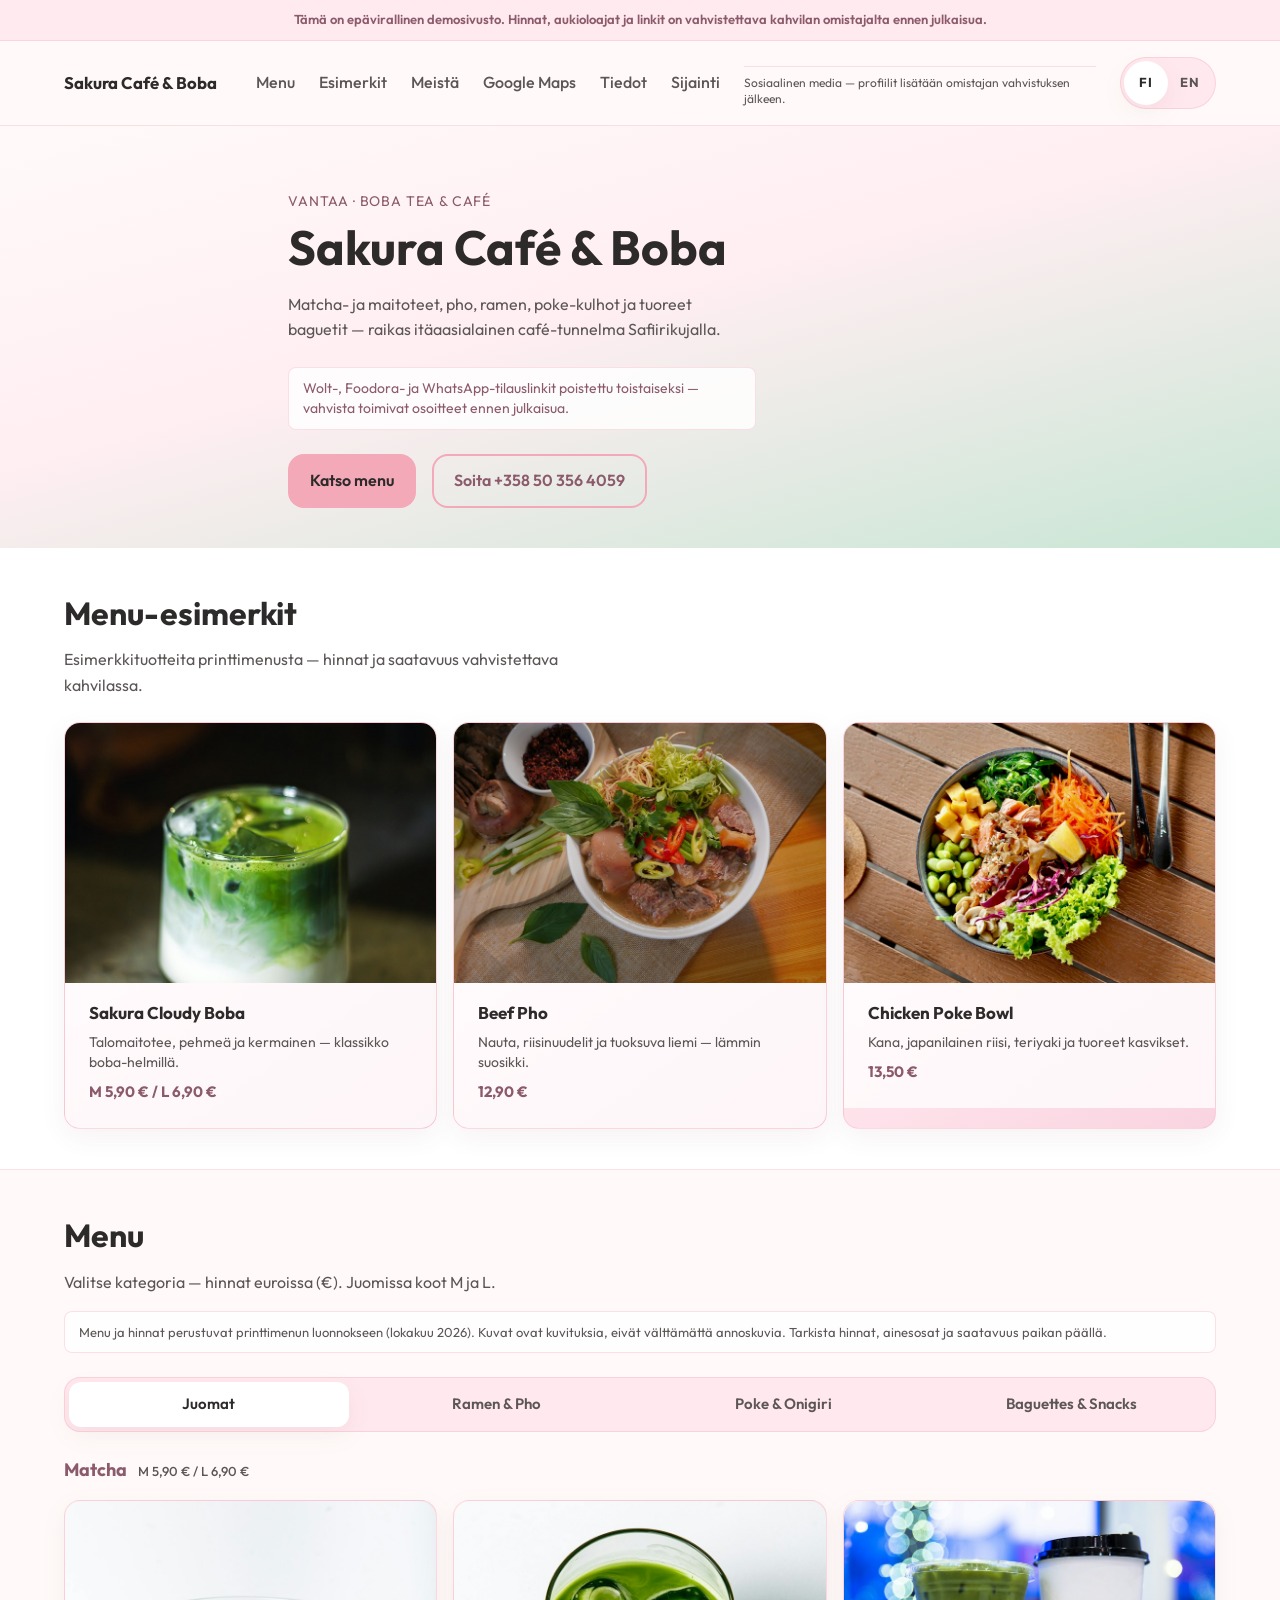
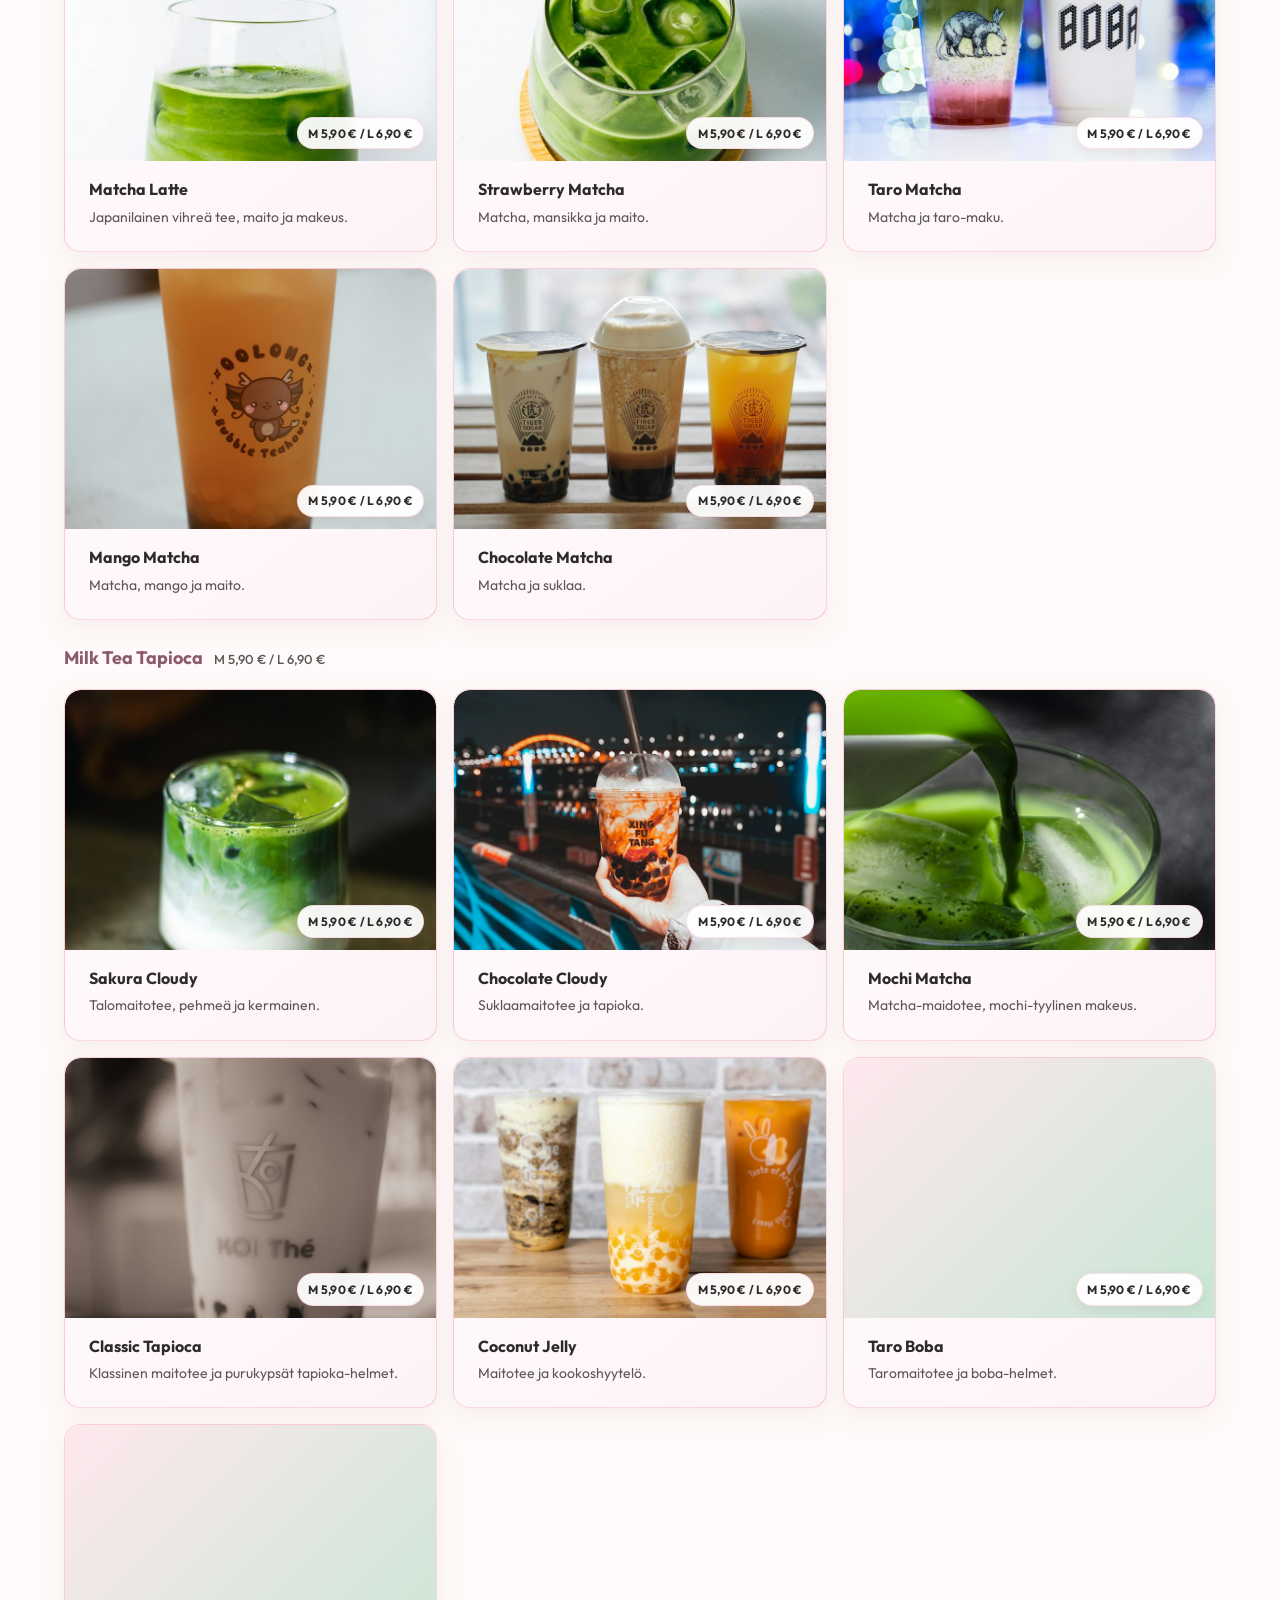
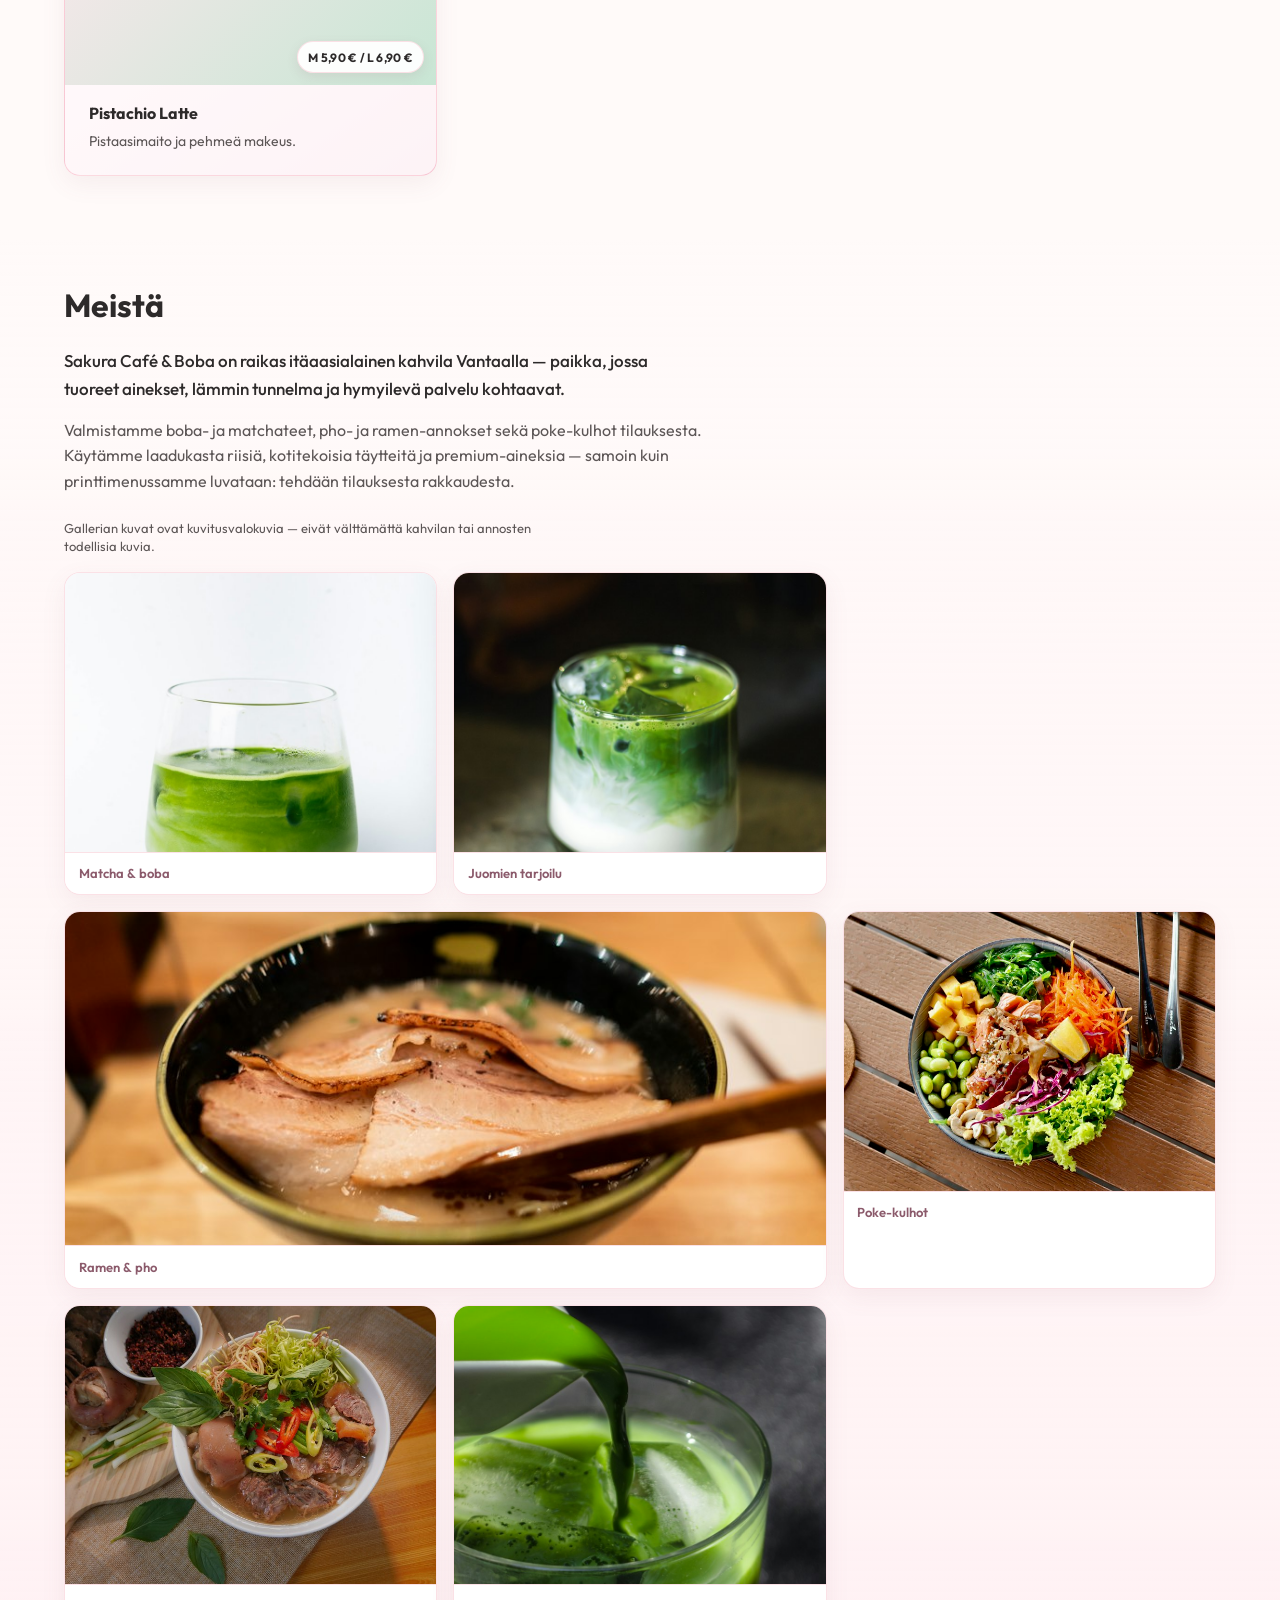
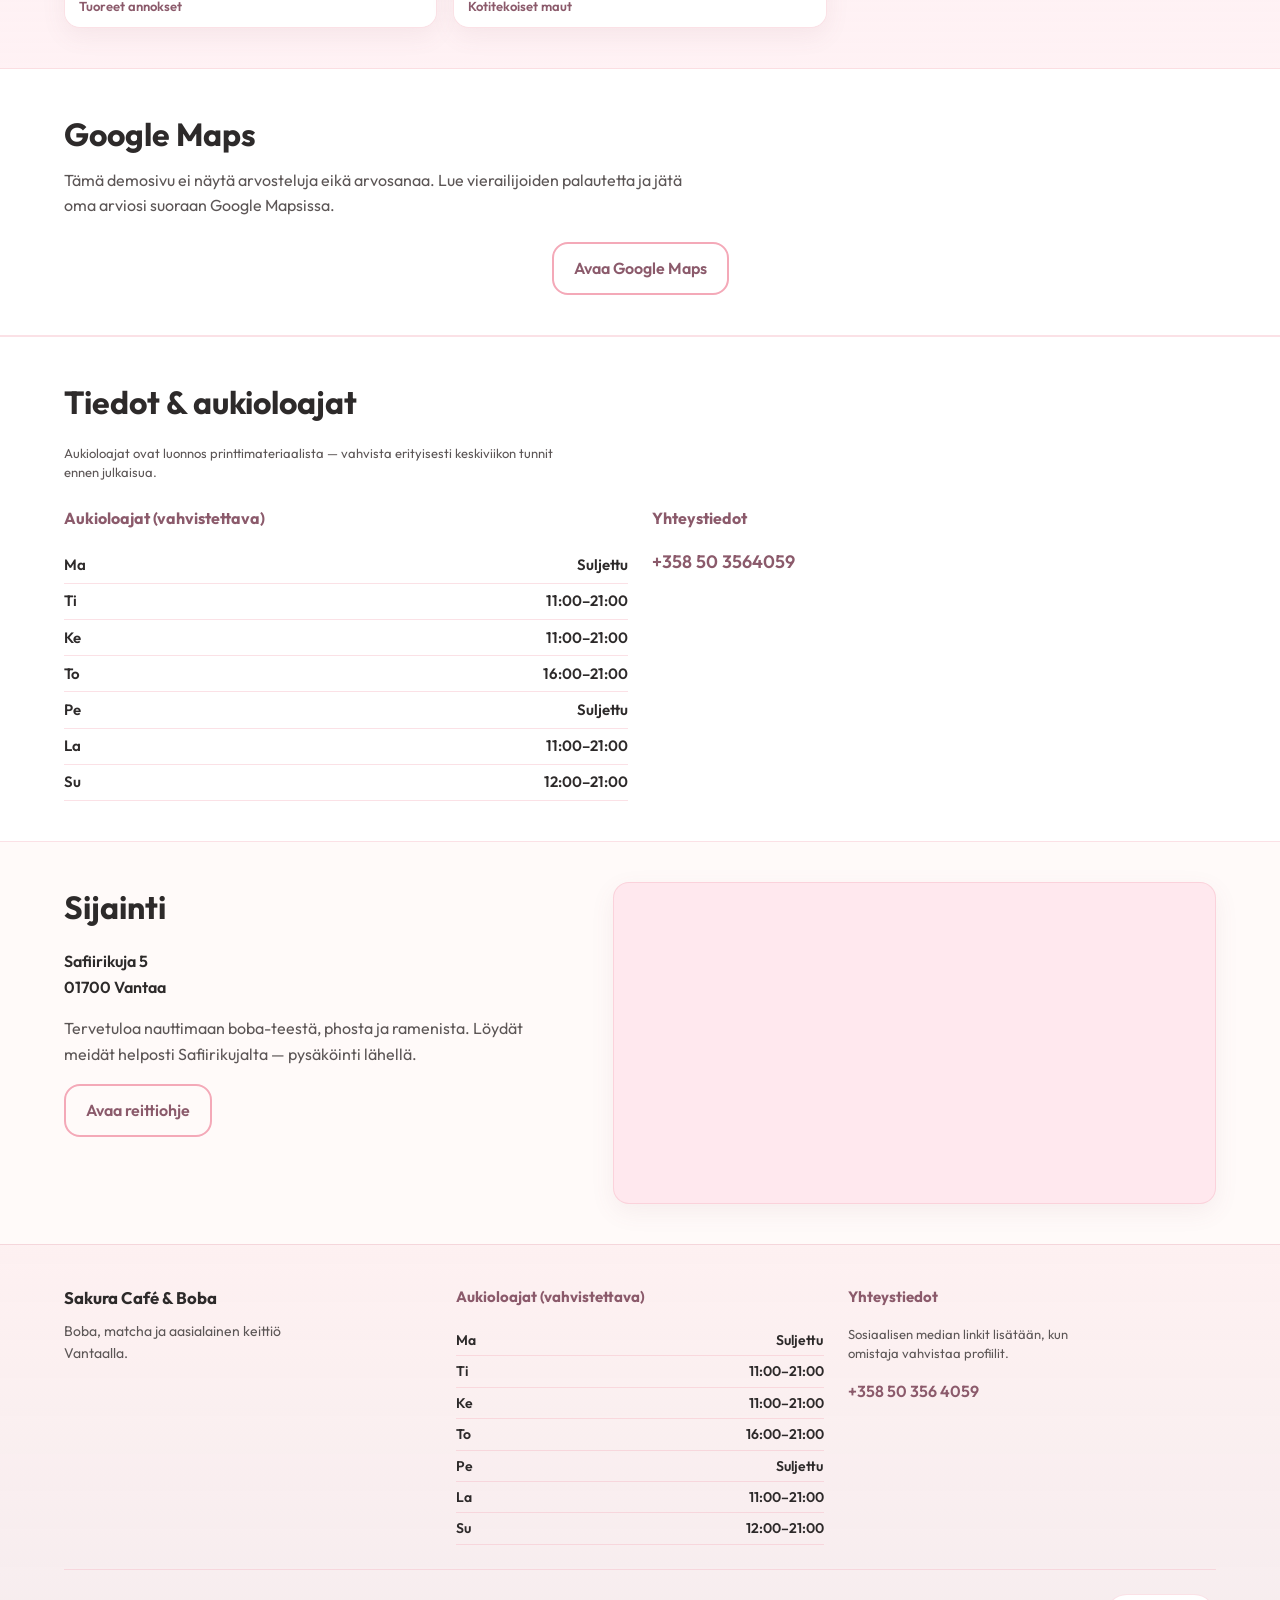
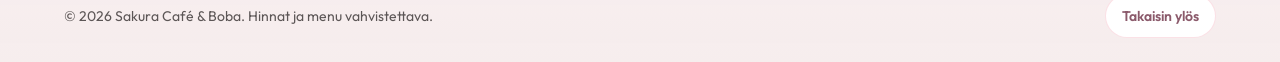
==== commit 2eed294b: "обновление сайта" ====
--- a/index.html
+++ b/index.html
@@ -65,8 +65,8 @@
         <div class="hero__inner container">
           <p class="hero__eyebrow" data-fi="Vantaa · Boba Tea &amp; Café" data-en="Vantaa · Boba Tea &amp; Café">Vantaa · Boba Tea &amp; Café</p>
           <h1 class="hero__title" id="hero-title">Sakura Café &amp; Boba</h1>
-          <p class="hero__text" data-fi="Matcha- ja maitoteet, pho, ramen, poke-kulhot ja tuoreet baguetit — kevyt japano-aasialainen tunnelma Safiirikujalla." data-en="Matcha and milk teas, pho, ramen, poke bowls and fresh baguettes — a light Japanese-Asian vibe on Safiirikuja.">
-            Matcha- ja maitoteet, pho, ramen, poke-kulhot ja tuoreet baguetit — kevyt japano-aasialainen tunnelma Safiirikujalla.
+          <p class="hero__text" data-fi="Matcha- ja maitoteet, pho, ramen, poke-kulhot ja tuoreet baguetit — raikas itäaasialainen café-tunnelma Safiirikujalla." data-en="Matcha and milk teas, pho, ramen, poke bowls and fresh baguettes — a fresh East Asian café atmosphere on Safiirikuja.">
+            Matcha- ja maitoteet, pho, ramen, poke-kulhot ja tuoreet baguetit — raikas itäaasialainen café-tunnelma Safiirikujalla.
           </p>
           <p class="hero__notice" data-fi="Wolt-, Foodora- ja WhatsApp-tilauslinkit poistettu toistaiseksi — vahvista toimivat osoitteet ennen julkaisua." data-en="Wolt, Foodora and WhatsApp order links are removed for now — confirm working URLs before launch.">Wolt-, Foodora- ja WhatsApp-tilauslinkit poistettu toistaiseksi — vahvista toimivat osoitteet ennen julkaisua.</p>
           <div class="hero__actions">
@@ -223,7 +223,7 @@
                   </div>
                   <div class="menu-card__body">
                     <h4 class="menu-card__title">Classic Tapioca</h4>
-                    <p class="menu-card__desc">Klassinen maitotee ja chewy pearls.</p>
+                    <p class="menu-card__desc">Klassinen maitotee ja purukypsät tapioka-helmet.</p>
                   </div>
                 </li>
                 <li class="menu-card">
@@ -567,8 +567,8 @@
       <section class="about" id="about" aria-labelledby="about-title">
         <div class="about__inner container">
           <h2 class="about__title" id="about-title" data-fi="Meistä" data-en="About Us">Meistä</h2>
-          <p class="about__lead" data-fi="Sakura Café &amp; Boba on kevyt japano-aasialainen kahvila Vantaalla — paikka, jossa tuoksuvat tuoreet ainekset, lämmin tunnelma ja hymyilevä palvelu kohtaavat." data-en="Sakura Café &amp; Boba is a light Japanese-Asian café in Vantaa — where fresh ingredients, a warm atmosphere and friendly service come together.">
-            Sakura Café &amp; Boba on kevyt japano-aasialainen kahvila Vantaalla — paikka, jossa tuoksuvat tuoreet ainekset, lämmin tunnelma ja hymyilevä palvelu kohtaavat.
+          <p class="about__lead" data-fi="Sakura Café &amp; Boba on raikas itäaasialainen kahvila Vantaalla — paikka, jossa tuoreet ainekset, lämmin tunnelma ja hymyilevä palvelu kohtaavat." data-en="Sakura Café &amp; Boba is a fresh East Asian café in Vantaa — where fresh ingredients, a warm atmosphere and friendly service come together.">
+            Sakura Café &amp; Boba on raikas itäaasialainen kahvila Vantaalla — paikka, jossa tuoreet ainekset, lämmin tunnelma ja hymyilevä palvelu kohtaavat.
           </p>
           <p class="about__text" data-fi="Valmistamme boba- ja matchateet, pho- ja ramen-annokset sekä poke-kulhot tilauksesta. Käytämme laadukasta riisiä, kotitekoisia täytteitä ja premium-aineksia — samoin kuin printtimenussamme luvataan: tehdään tilauksesta rakkaudesta." data-en="We craft boba and matcha teas, pho and ramen bowls, and poke on order. We use quality rice, homemade toppings and premium ingredients — made to order with love, just like our menu promises.">
             Valmistamme boba- ja matchateet, pho- ja ramen-annokset sekä poke-kulhot tilauksesta. Käytämme laadukasta riisiä, kotitekoisia täytteitä ja premium-aineksia — samoin kuin printtimenussamme luvataan: tehdään tilauksesta rakkaudesta.
--- a/css/styles.css
+++ b/css/styles.css
@@ -25,6 +25,7 @@
   --radius-md: 1rem;
   --radius-card: 16px;
   --radius-lg: 1.5rem;
+  --scroll-padding-offset: 5rem;
 }
 
 *,
@@ -35,11 +36,16 @@
 
 html {
   scroll-behavior: smooth;
+  scroll-padding-top: var(--scroll-padding-offset);
+  max-width: 100%;
+  overflow-x: hidden;
 }
 
 body {
   margin: 0;
   min-height: 100vh;
+  max-width: 100vw;
+  overflow-x: hidden;
   font-family: var(--font-sans);
   font-size: 1rem;
   line-height: 1.6;
@@ -98,8 +104,11 @@
   border-radius: var(--radius-sm);
 }
 
-.skip-link:focus {
+.skip-link:focus,
+.skip-link:focus-visible {
   left: var(--space-sm);
+  outline: 2px solid var(--primary-sakura-dark);
+  outline-offset: 2px;
 }
 
 .site-notice {
@@ -144,8 +153,10 @@
   display: inline-flex;
   align-items: center;
   justify-content: center;
-  width: 2.5rem;
-  height: 2.5rem;
+  width: 2.75rem;
+  height: 2.75rem;
+  min-width: 2.75rem;
+  min-height: 2.75rem;
   padding: 0;
   color: var(--accent-boba);
   background: rgba(255, 255, 255, 0.75);
@@ -243,7 +254,9 @@
 }
 
 .header__link {
-  display: block;
+  display: flex;
+  align-items: center;
+  min-height: 2.75rem;
   padding: 0.5rem 0.35rem;
 }
 
@@ -273,7 +286,8 @@
 }
 
 .lang-switch__btn {
-  min-width: 2.5rem;
+  min-width: 2.75rem;
+  min-height: 2.75rem;
   padding: 0.35rem 0.65rem;
   font-size: 0.8125rem;
   font-weight: 700;
@@ -351,6 +365,17 @@
   color: var(--accent-boba);
 }
 
+.header__link:focus-visible {
+  outline: 2px solid var(--primary-sakura-dark);
+  outline-offset: 2px;
+  border-radius: var(--radius-sm);
+}
+
+#main,
+section[id] {
+  scroll-margin-top: var(--scroll-padding-offset);
+}
+
 /* Hero */
 .hero {
   padding-block: var(--space-xl) var(--space-lg);
@@ -421,6 +446,7 @@
   display: inline-flex;
   align-items: center;
   justify-content: center;
+  min-height: 2.75rem;
   padding: 0.75rem 1.25rem;
   border-radius: var(--radius-md);
   font-weight: 600;
@@ -448,6 +474,14 @@
 
 .button--secondary:hover {
   background: var(--bg-card);
+}
+
+.button:focus-visible,
+.info__link:focus-visible,
+.footer__link:focus-visible,
+.footer__back-top:focus-visible {
+  outline: 2px solid var(--primary-sakura-dark);
+  outline-offset: 2px;
 }
 
 .button--wolt {
@@ -618,6 +652,7 @@
 .menu__tab {
   flex: 1 1 auto;
   min-width: min(100%, 9rem);
+  min-height: 2.75rem;
   padding: 0.65rem 1rem;
   font-weight: 600;
   font-size: 0.875rem;
@@ -1145,6 +1180,10 @@
 }
 
 .footer__back-top {
+  display: inline-flex;
+  align-items: center;
+  justify-content: center;
+  min-height: 2.75rem;
   font-size: 0.875rem;
   font-weight: 600;
   text-decoration: none;
@@ -1232,6 +1271,7 @@
 
   .header__link {
     display: inline;
+    min-height: 0;
     padding: 0;
   }
 
@@ -1302,6 +1342,10 @@
 }
 
 @media (prefers-reduced-motion: reduce) {
+  html {
+    scroll-behavior: auto;
+  }
+
   .menu-card,
   .popular-hits__card,
   .about__figure,
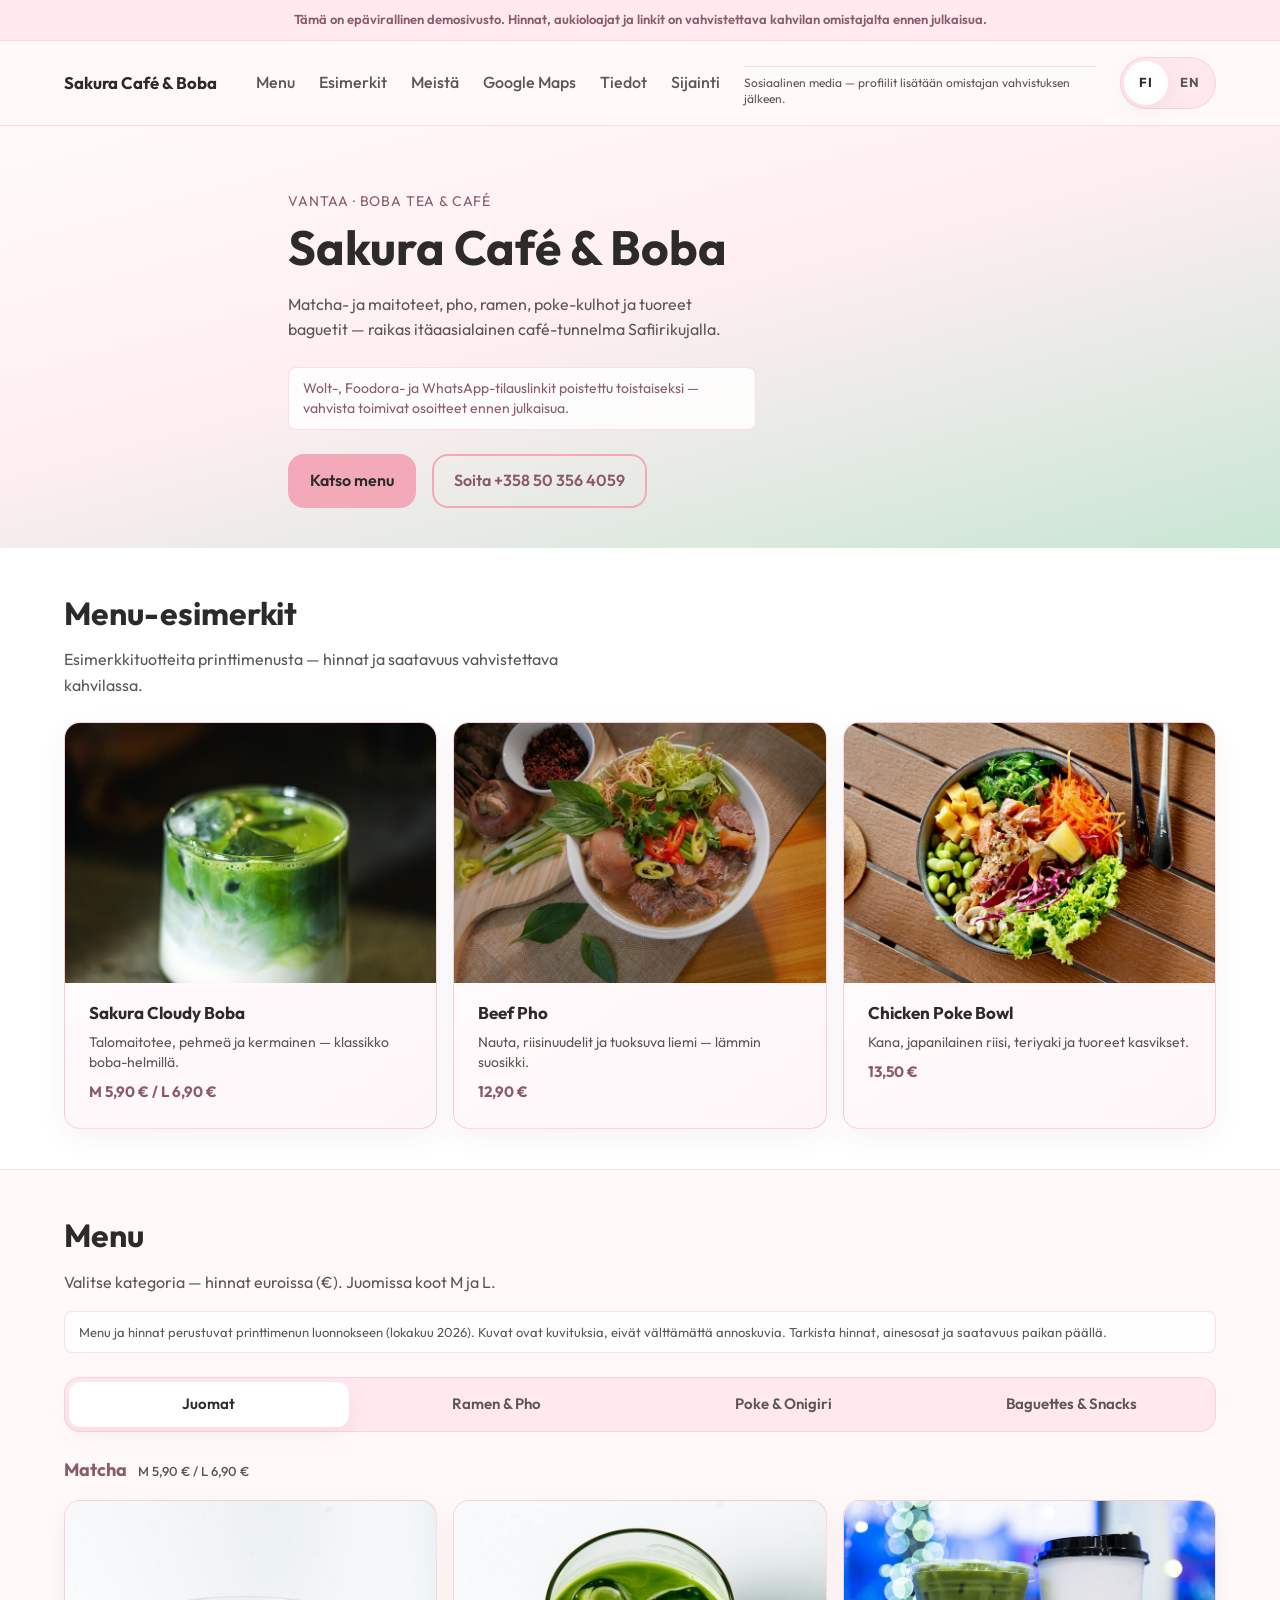
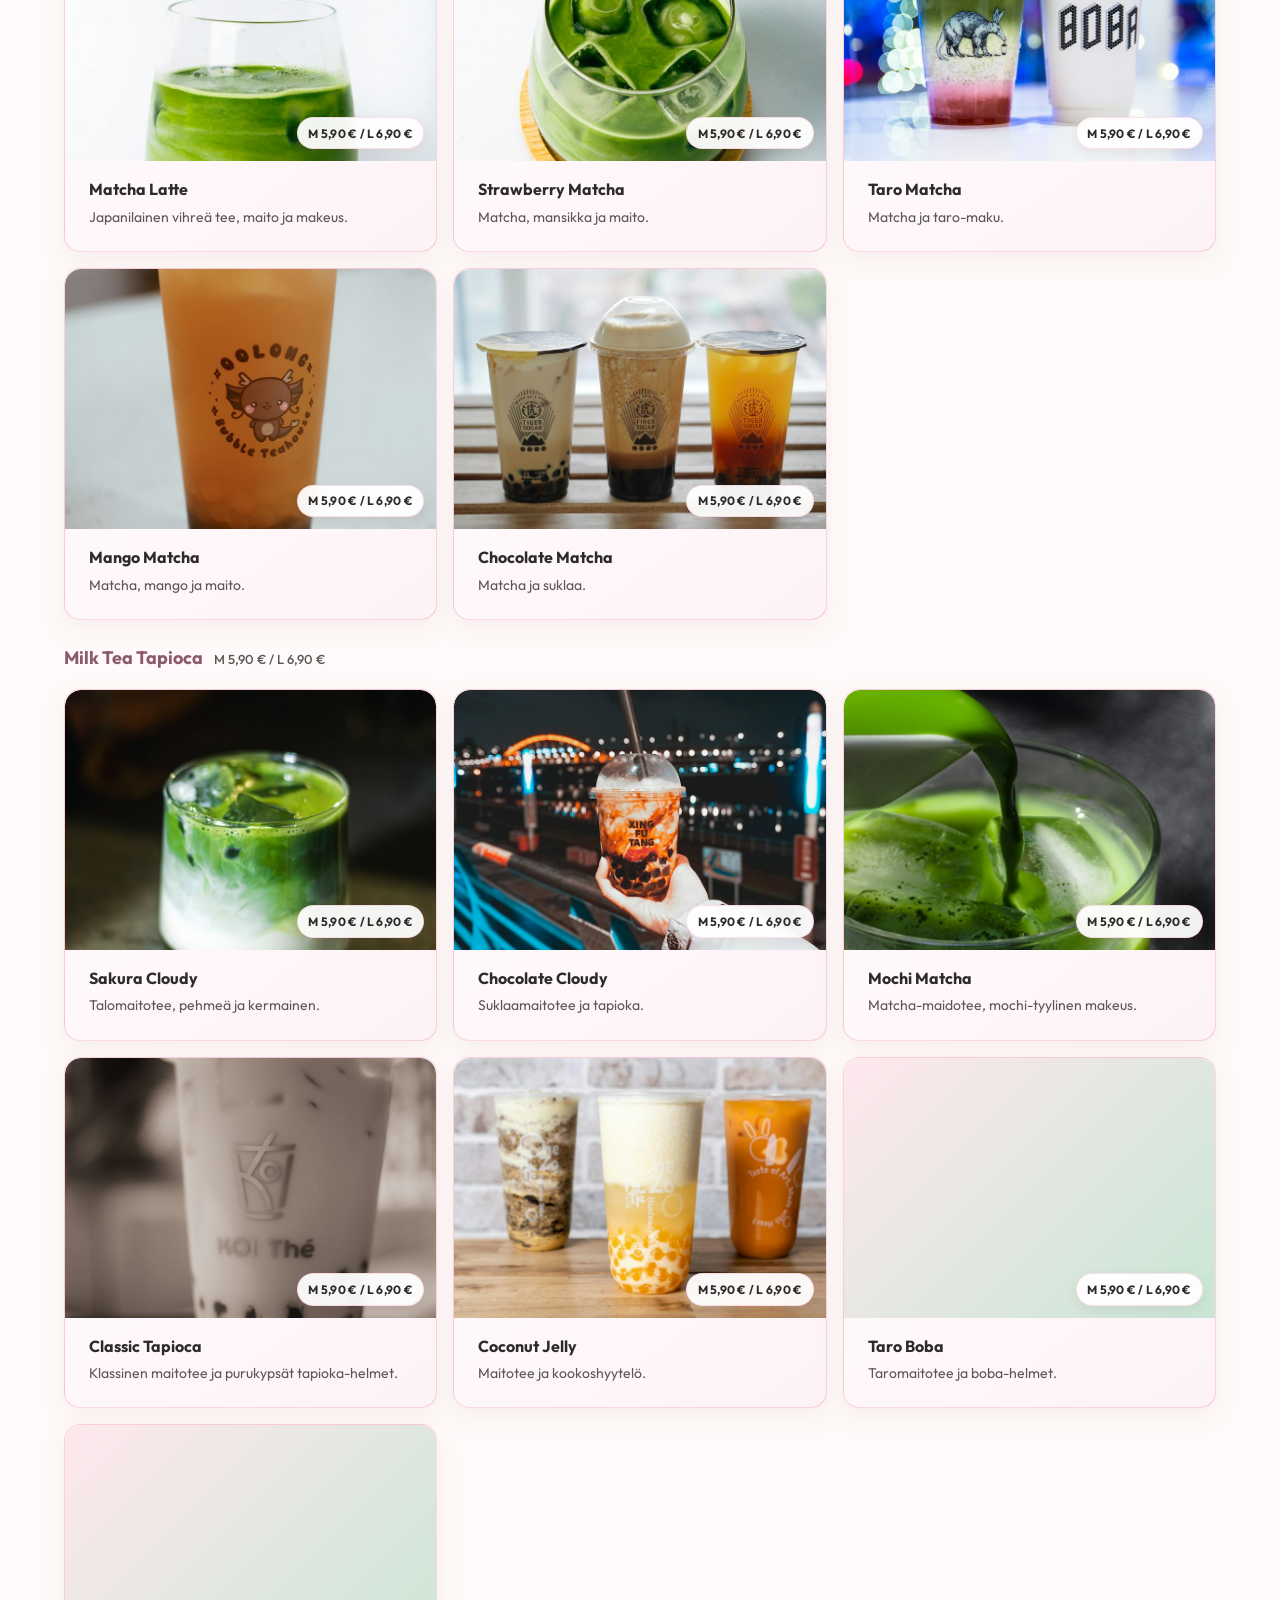
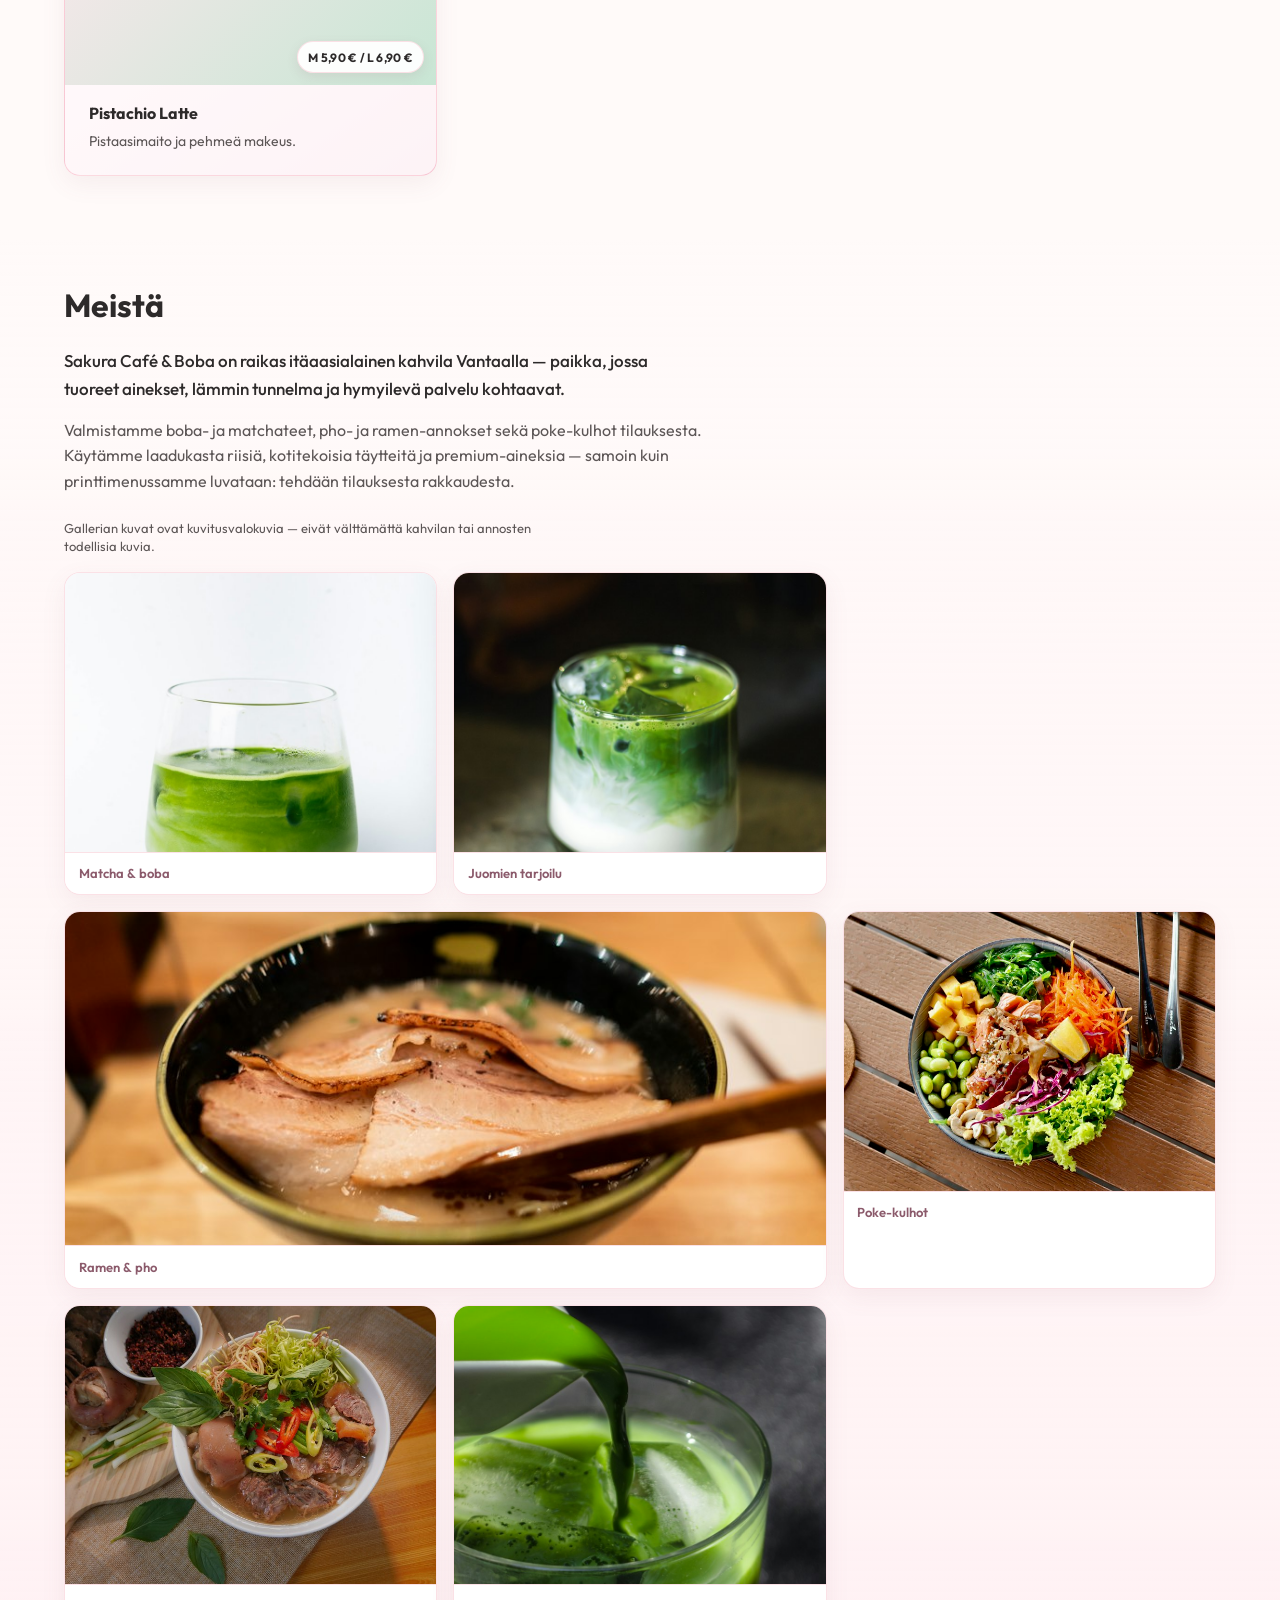
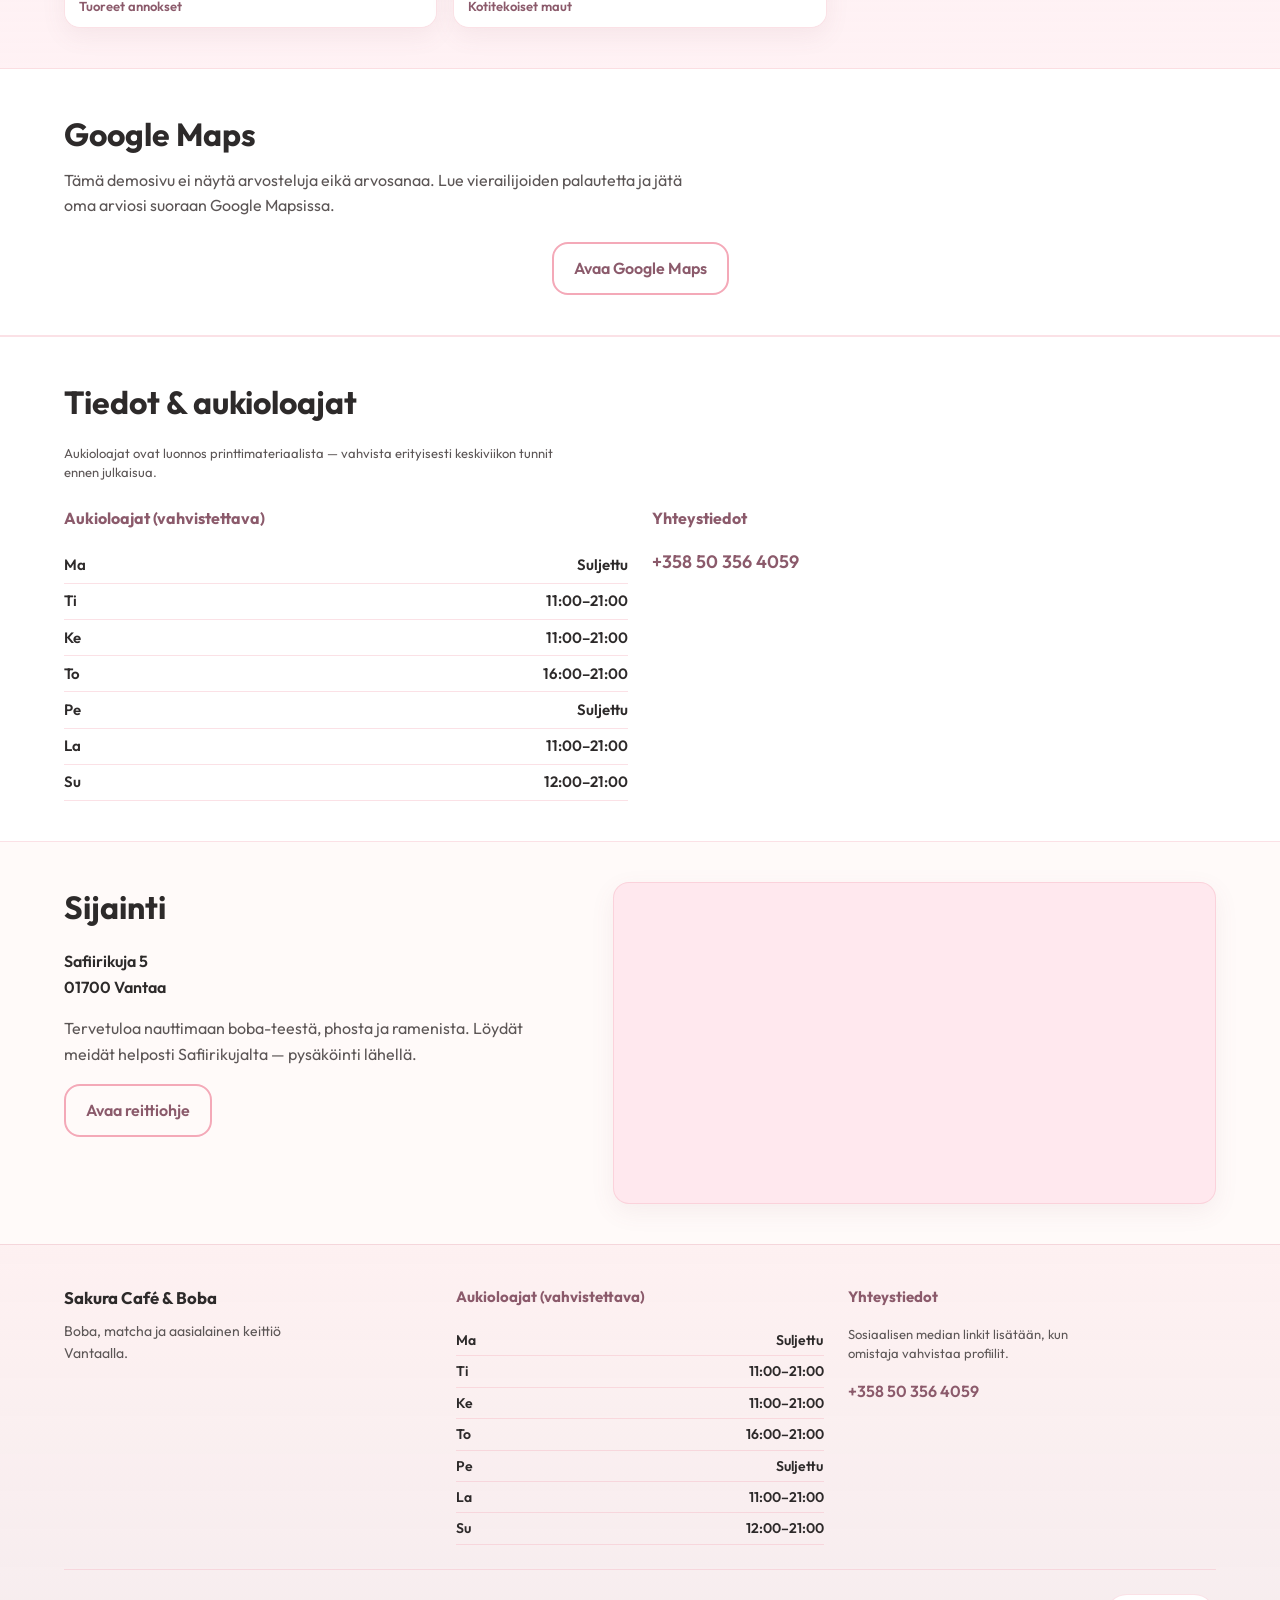
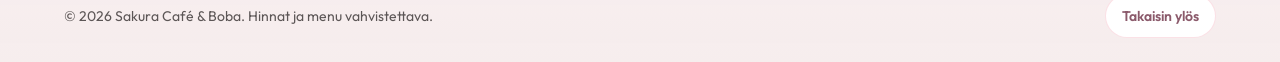
==== commit aab7c402: "обновление сайта" ====
--- a/index.html
+++ b/index.html
@@ -10,11 +10,12 @@
     <meta property="og:locale" content="fi_FI">
     <meta property="og:title" content="Sakura Café &amp; Boba | Vantaa">
     <meta property="og:description" content="Demo-sivusto — boba, matcha, pho ja ramen. Osoite: Safiirikuja 5, Vantaa.">
-    <meta property="og:image" content="assets/images/menu/sakura-cloudy.jpg">
+    <meta property="og:image" content="https://sakura-cafe-boba.vercel.app/assets/images/menu/sakura-cloudy.jpg">
     <meta name="twitter:card" content="summary_large_image">
     <meta name="twitter:title" content="Sakura Café &amp; Boba | Vantaa">
     <meta name="twitter:description" content="Demo-sivusto — boba, matcha, pho ja ramen. Safiirikuja 5, Vantaa.">
-    <meta name="twitter:image" content="assets/images/menu/sakura-cloudy.jpg">
+    <meta name="twitter:image" content="https://sakura-cafe-boba.vercel.app/assets/images/menu/sakura-cloudy.jpg">
+    <link rel="icon" href="assets/icons/favicon.svg" type="image/svg+xml">
     <link rel="preconnect" href="https://fonts.googleapis.com">
     <link rel="preconnect" href="https://fonts.gstatic.com" crossorigin>
     <link href="https://fonts.googleapis.com/css2?family=Outfit:wght@400;500;600;700&display=swap" rel="stylesheet">
@@ -318,7 +319,7 @@
               <p class="menu__group-intro" data-fi="Sisältää pho-riisinuudelit, liemen, täytteet, sipulit, chiliä ja yrttejä (kevätsipuli, korianteri ja versot)." data-en="Includes pho rice noodles, broth, toppings, onions, chilli and herbs (spring onion, coriander and sprouts).">Sisältää pho-riisinuudelit, liemen, täytteet, sipulit, chiliä ja yrttejä (kevätsipuli, korianteri ja versot).</p>
               <ul class="menu__grid">
                 <li class="menu-card">
-                  <div class="menu-card__media menu-card__media--illus">
+                  <div class="menu-card__media">
                     <img class="menu-card__image" src="assets/images/menu/beef-pho.jpg" alt="Beef Pho – menukuva" width="400" height="280" loading="lazy" decoding="async">
                     <span class="menu-card__price">12,90 €</span>
                   </div>
@@ -328,7 +329,7 @@
                   </div>
                 </li>
                 <li class="menu-card">
-                  <div class="menu-card__media menu-card__media--illus">
+                  <div class="menu-card__media">
                     <img class="menu-card__image" src="assets/images/menu/chicken-pho.jpg" alt="Chicken Pho – menukuva" width="400" height="280" loading="lazy" decoding="async">
                     <span class="menu-card__price">12,90 €</span>
                   </div>
@@ -338,7 +339,7 @@
                   </div>
                 </li>
                 <li class="menu-card">
-                  <div class="menu-card__media menu-card__media--illus">
+                  <div class="menu-card__media">
                     <img class="menu-card__image" src="assets/images/menu/shrimp-pho.jpg" alt="Shrimp Pho – menukuva" width="400" height="280" loading="lazy" decoding="async">
                     <span class="menu-card__price">13,90 €</span>
                   </div>
@@ -348,7 +349,7 @@
                   </div>
                 </li>
                 <li class="menu-card">
-                  <div class="menu-card__media menu-card__media--illus">
+                  <div class="menu-card__media">
                     <img class="menu-card__image" src="assets/images/menu/tofu-pho.jpg" alt="Tofu Pho – menukuva" width="400" height="280" loading="lazy" decoding="async">
                     <span class="menu-card__price">13,90 €</span>
                   </div>
@@ -358,7 +359,7 @@
                   </div>
                 </li>
                 <li class="menu-card">
-                  <div class="menu-card__media menu-card__media--illus">
+                  <div class="menu-card__media">
                     <img class="menu-card__image" src="assets/images/menu/beef-meatball-pho.jpg" alt="Beef Meatball Pho – menukuva" width="400" height="280" loading="lazy" decoding="async">
                     <span class="menu-card__price">13,90 €</span>
                   </div>
@@ -368,7 +369,7 @@
                   </div>
                 </li>
                 <li class="menu-card">
-                  <div class="menu-card__media menu-card__media--illus">
+                  <div class="menu-card__media">
                     <img class="menu-card__image" src="assets/images/menu/kids-pho.jpg" alt="Kids Pho – menukuva" width="400" height="280" loading="lazy" decoding="async">
                     <span class="menu-card__price">11,90 €</span>
                   </div>
@@ -385,7 +386,7 @@
               <p class="menu__group-intro" data-fi="Riisi, teriyaki, edamame, majoneesi, maissi, tomaatti ja kurkku — valitse proteiini." data-en="Rice, teriyaki, edamame, mayo, corn, tomato and cucumber — choose your protein.">Riisi, teriyaki, edamame, majoneesi, maissi, tomaatti ja kurkku — valitse proteiini.</p>
               <ul class="menu__grid">
                 <li class="menu-card">
-                  <div class="menu-card__media menu-card__media--illus">
+                  <div class="menu-card__media">
                     <img class="menu-card__image" src="assets/images/menu/beef-poke.jpg" alt="Beef Poke Bowl – menukuva" width="400" height="280" loading="lazy" decoding="async">
                     <span class="menu-card__price">13,50 €</span>
                   </div>
@@ -395,7 +396,7 @@
                   </div>
                 </li>
                 <li class="menu-card">
-                  <div class="menu-card__media menu-card__media--illus">
+                  <div class="menu-card__media">
                     <img class="menu-card__image" src="assets/images/menu/chicken-poke.jpg" alt="Chicken Poke Bowl – menukuva" width="400" height="280" loading="lazy" decoding="async">
                     <span class="menu-card__price">13,50 €</span>
                   </div>
@@ -405,7 +406,7 @@
                   </div>
                 </li>
                 <li class="menu-card">
-                  <div class="menu-card__media menu-card__media--illus">
+                  <div class="menu-card__media">
                     <img class="menu-card__image" src="assets/images/menu/shrimp-poke.jpg" alt="Shrimp Poke Bowl – menukuva" width="400" height="280" loading="lazy" decoding="async">
                     <span class="menu-card__price">13,50 €</span>
                   </div>
@@ -415,7 +416,7 @@
                   </div>
                 </li>
                 <li class="menu-card">
-                  <div class="menu-card__media menu-card__media--illus">
+                  <div class="menu-card__media">
                     <img class="menu-card__image" src="assets/images/menu/tuna-poke.jpg" alt="Tuna Poke Bowl – menukuva" width="400" height="280" loading="lazy" decoding="async">
                     <span class="menu-card__price">12,50 €</span>
                   </div>
@@ -425,7 +426,7 @@
                   </div>
                 </li>
                 <li class="menu-card">
-                  <div class="menu-card__media menu-card__media--illus">
+                  <div class="menu-card__media">
                     <img class="menu-card__image" src="assets/images/menu/tofu-poke.jpg" alt="Tofu Poke Bowl – menukuva" width="400" height="280" loading="lazy" decoding="async">
                     <span class="menu-card__price">12,50 €</span>
                   </div>
@@ -439,7 +440,7 @@
               <h3 class="menu__group-title">Onigiri <span class="menu__group-note">Japanese Rice · 3,90 €</span></h3>
               <ul class="menu__grid">
                 <li class="menu-card">
-                  <div class="menu-card__media menu-card__media--illus">
+                  <div class="menu-card__media">
                     <img class="menu-card__image" src="assets/images/menu/onigiri-chicken.jpg" alt="Chicken Onigiri – menukuva" width="400" height="280" loading="lazy" decoding="async">
                     <span class="menu-card__price">3,90 €</span>
                   </div>
@@ -449,7 +450,7 @@
                   </div>
                 </li>
                 <li class="menu-card">
-                  <div class="menu-card__media menu-card__media--illus">
+                  <div class="menu-card__media">
                     <img class="menu-card__image" src="assets/images/menu/onigiri-beef.jpg" alt="Beef Onigiri – menukuva" width="400" height="280" loading="lazy" decoding="async">
                     <span class="menu-card__price">3,90 €</span>
                   </div>
@@ -459,7 +460,7 @@
                   </div>
                 </li>
                 <li class="menu-card">
-                  <div class="menu-card__media menu-card__media--illus">
+                  <div class="menu-card__media">
                     <img class="menu-card__image" src="assets/images/menu/onigiri-tuna.jpg" alt="Tuna Onigiri – menukuva" width="400" height="280" loading="lazy" decoding="async">
                     <span class="menu-card__price">3,90 €</span>
                   </div>
@@ -469,7 +470,7 @@
                   </div>
                 </li>
                 <li class="menu-card">
-                  <div class="menu-card__media menu-card__media--illus">
+                  <div class="menu-card__media">
                     <img class="menu-card__image" src="assets/images/menu/onigiri-shrimp.jpg" alt="Shrimp Onigiri – menukuva" width="400" height="280" loading="lazy" decoding="async">
                     <span class="menu-card__price">3,90 €</span>
                   </div>
@@ -485,7 +486,7 @@
               <h3 class="menu__group-title">Baguettes <span class="menu__group-note">9,50 €</span></h3>
               <ul class="menu__grid">
                 <li class="menu-card">
-                  <div class="menu-card__media menu-card__media--illus">
+                  <div class="menu-card__media">
                     <img class="menu-card__image" src="assets/images/menu/baguette-chicken.jpg" alt="Chicken Baguette – menukuva" width="400" height="280" loading="lazy" decoding="async">
                     <span class="menu-card__price">9,50 €</span>
                   </div>
@@ -495,7 +496,7 @@
                   </div>
                 </li>
                 <li class="menu-card">
-                  <div class="menu-card__media menu-card__media--illus">
+                  <div class="menu-card__media">
                     <img class="menu-card__image" src="assets/images/menu/baguette-beef.jpg" alt="Beef Baguette – menukuva" width="400" height="280" loading="lazy" decoding="async">
                     <span class="menu-card__price">9,50 €</span>
                   </div>
@@ -505,7 +506,7 @@
                   </div>
                 </li>
                 <li class="menu-card">
-                  <div class="menu-card__media menu-card__media--illus">
+                  <div class="menu-card__media">
                     <img class="menu-card__image" src="assets/images/menu/baguette-pork.jpg" alt="Pork Baguette – menukuva" width="400" height="280" loading="lazy" decoding="async">
                     <span class="menu-card__price">9,50 €</span>
                   </div>
@@ -515,7 +516,7 @@
                   </div>
                 </li>
                 <li class="menu-card">
-                  <div class="menu-card__media menu-card__media--illus">
+                  <div class="menu-card__media">
                     <img class="menu-card__image" src="assets/images/menu/baguette-tuna.jpg" alt="Tuna Baguette – menukuva" width="400" height="280" loading="lazy" decoding="async">
                     <span class="menu-card__price">9,50 €</span>
                   </div>
@@ -529,7 +530,7 @@
               <h3 class="menu__group-title">Snacks</h3>
               <ul class="menu__grid">
                 <li class="menu-card">
-                  <div class="menu-card__media menu-card__media--illus">
+                  <div class="menu-card__media">
                     <img class="menu-card__image" src="assets/images/menu/fried-shrimp.jpg" alt="Fried Shrimp 5× – menukuva" width="400" height="280" loading="lazy" decoding="async">
                     <span class="menu-card__price">6,50 €</span>
                   </div>
@@ -539,7 +540,7 @@
                   </div>
                 </li>
                 <li class="menu-card">
-                  <div class="menu-card__media menu-card__media--illus">
+                  <div class="menu-card__media">
                     <img class="menu-card__image" src="assets/images/menu/spring-rolls-chicken.jpg" alt="Spring Rolls 4× (Chicken) – menukuva" width="400" height="280" loading="lazy" decoding="async">
                     <span class="menu-card__price">5,90 €</span>
                   </div>
@@ -549,7 +550,7 @@
                   </div>
                 </li>
                 <li class="menu-card">
-                  <div class="menu-card__media menu-card__media--illus">
+                  <div class="menu-card__media">
                     <img class="menu-card__image" src="assets/images/menu/spring-rolls-veg.jpg" alt="Spring Rolls 4× (Veg) – menukuva" width="400" height="280" loading="lazy" decoding="async">
                     <span class="menu-card__price">5,50 €</span>
                   </div>
@@ -645,7 +646,7 @@
             <div class="info__block">
               <h3 class="info__subtitle" data-fi="Yhteystiedot" data-en="Contact">Yhteystiedot</h3>
               <p class="info__text">
-                <a class="info__link" href="tel:+358503564059">+358 50 3564059</a>
+                <a class="info__link" href="tel:+358503564059">+358 50 356 4059</a>
               </p>
             </div>
           </div>
--- a/css/styles.css
+++ b/css/styles.css
@@ -125,8 +125,7 @@
 
 /* Header */
 .header {
-  position: sticky;
-  top: 0;
+  position: static;
   z-index: 50;
   background: rgba(255, 250, 249, 0.92);
   backdrop-filter: blur(8px);
@@ -590,6 +589,7 @@
 }
 
 .popular-hits__body {
+  flex: 1;
   padding: var(--space-sm) var(--space-md) var(--space-md);
   background: rgba(255, 255, 255, 0.78);
 }
@@ -752,28 +752,6 @@
   object-fit: cover;
   object-position: center;
   border-radius: inherit;
-}
-
-.menu-card__media--illus .menu-card__image {
-  opacity: 0.22;
-  filter: grayscale(0.35);
-}
-
-.menu-card__media--illus::after {
-  content: attr(data-illus-label);
-  position: absolute;
-  inset: 0;
-  display: flex;
-  align-items: center;
-  justify-content: center;
-  padding: 0.75rem;
-  font-size: 0.75rem;
-  font-weight: 600;
-  line-height: 1.35;
-  text-align: center;
-  color: var(--accent-boba);
-  background: rgba(255, 255, 255, 0.55);
-  pointer-events: none;
 }
 
 .menu-card__price {
@@ -793,6 +771,7 @@
 }
 
 .menu-card__body {
+  flex: 1;
   padding: var(--space-sm) var(--space-md) var(--space-md);
   background: rgba(255, 255, 255, 0.72);
 }
@@ -1217,6 +1196,11 @@
 }
 
 @media (min-width: 768px) {
+  .header {
+    position: sticky;
+    top: 0;
+  }
+
   .header__inner {
     flex-wrap: nowrap;
     gap: var(--space-md);
@@ -1338,6 +1322,22 @@
 
   .menu__grid {
     grid-template-columns: repeat(3, 1fr);
+  }
+}
+
+@media (max-width: 767px) {
+  .header {
+    position: relative;
+    top: auto;
+  }
+
+  html {
+    scroll-padding-top: 1rem;
+  }
+
+  #main,
+  section[id] {
+    scroll-margin-top: 1rem;
   }
 }
 
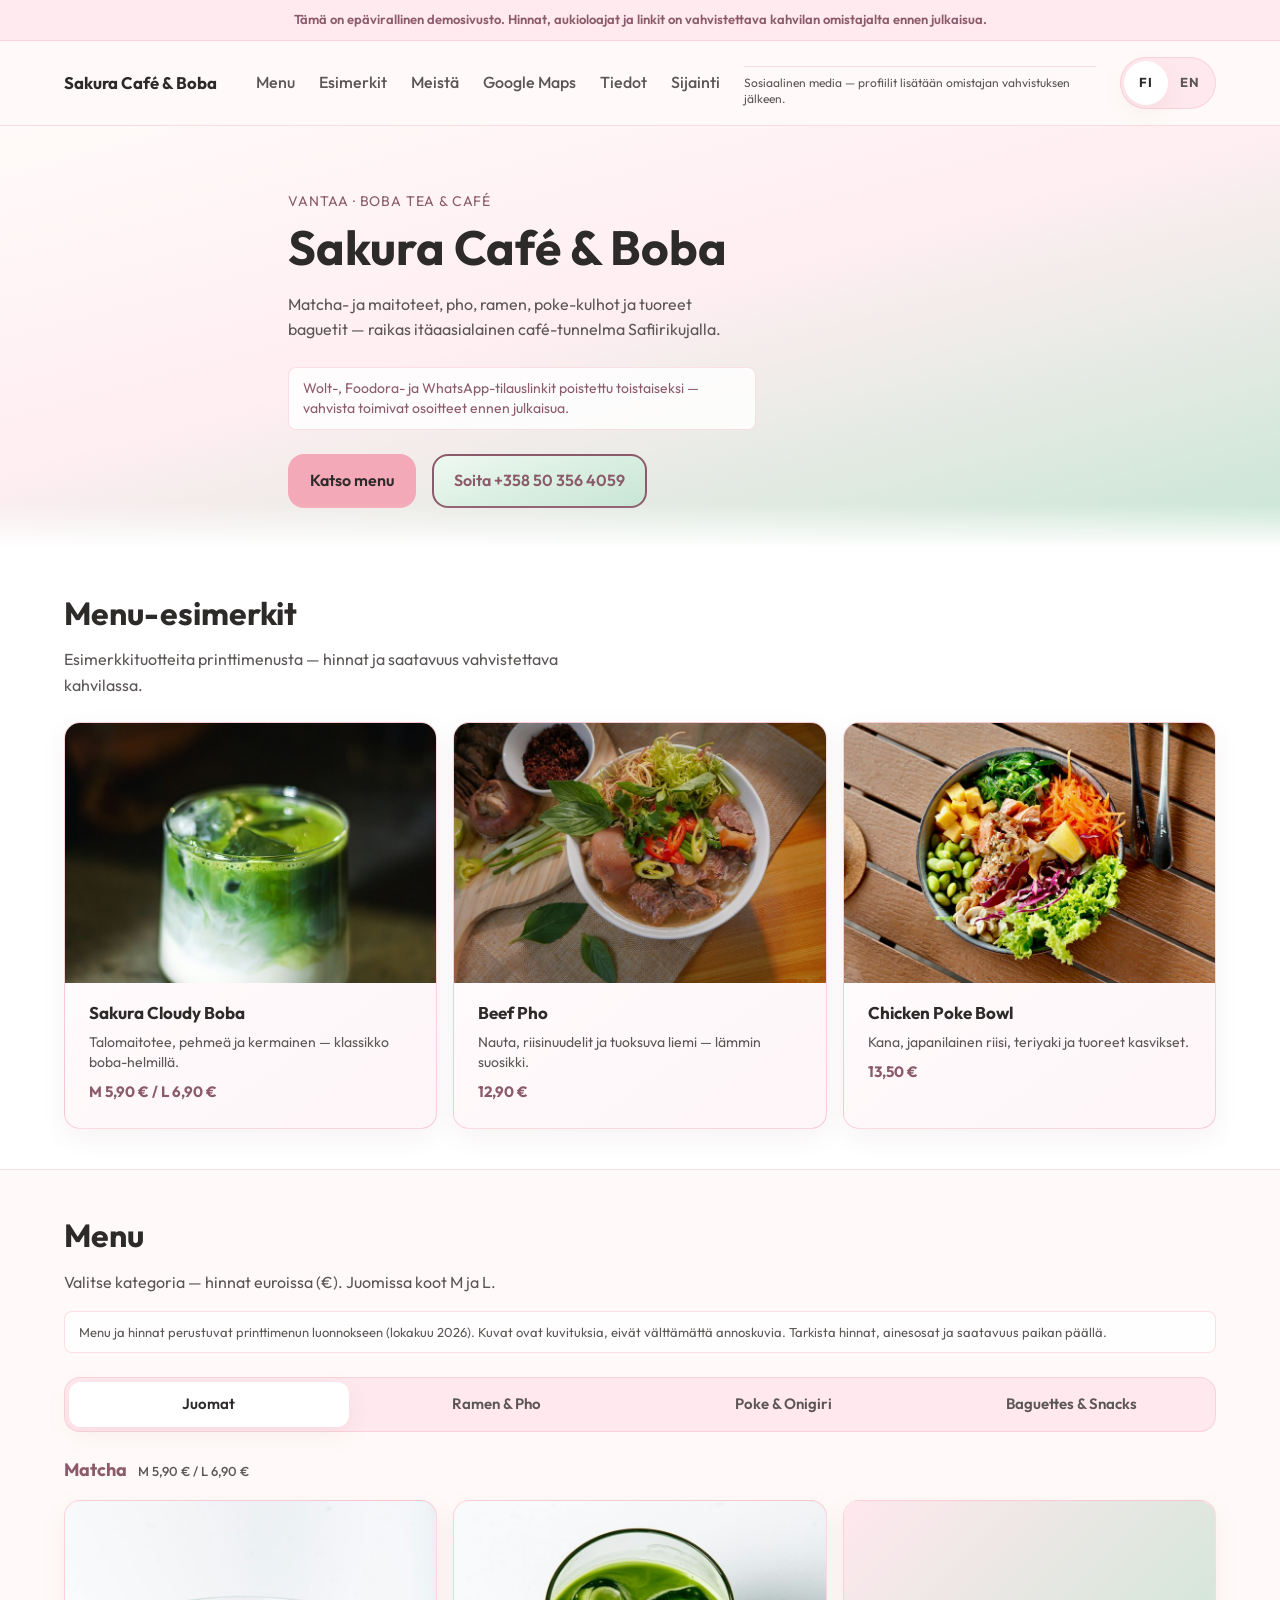
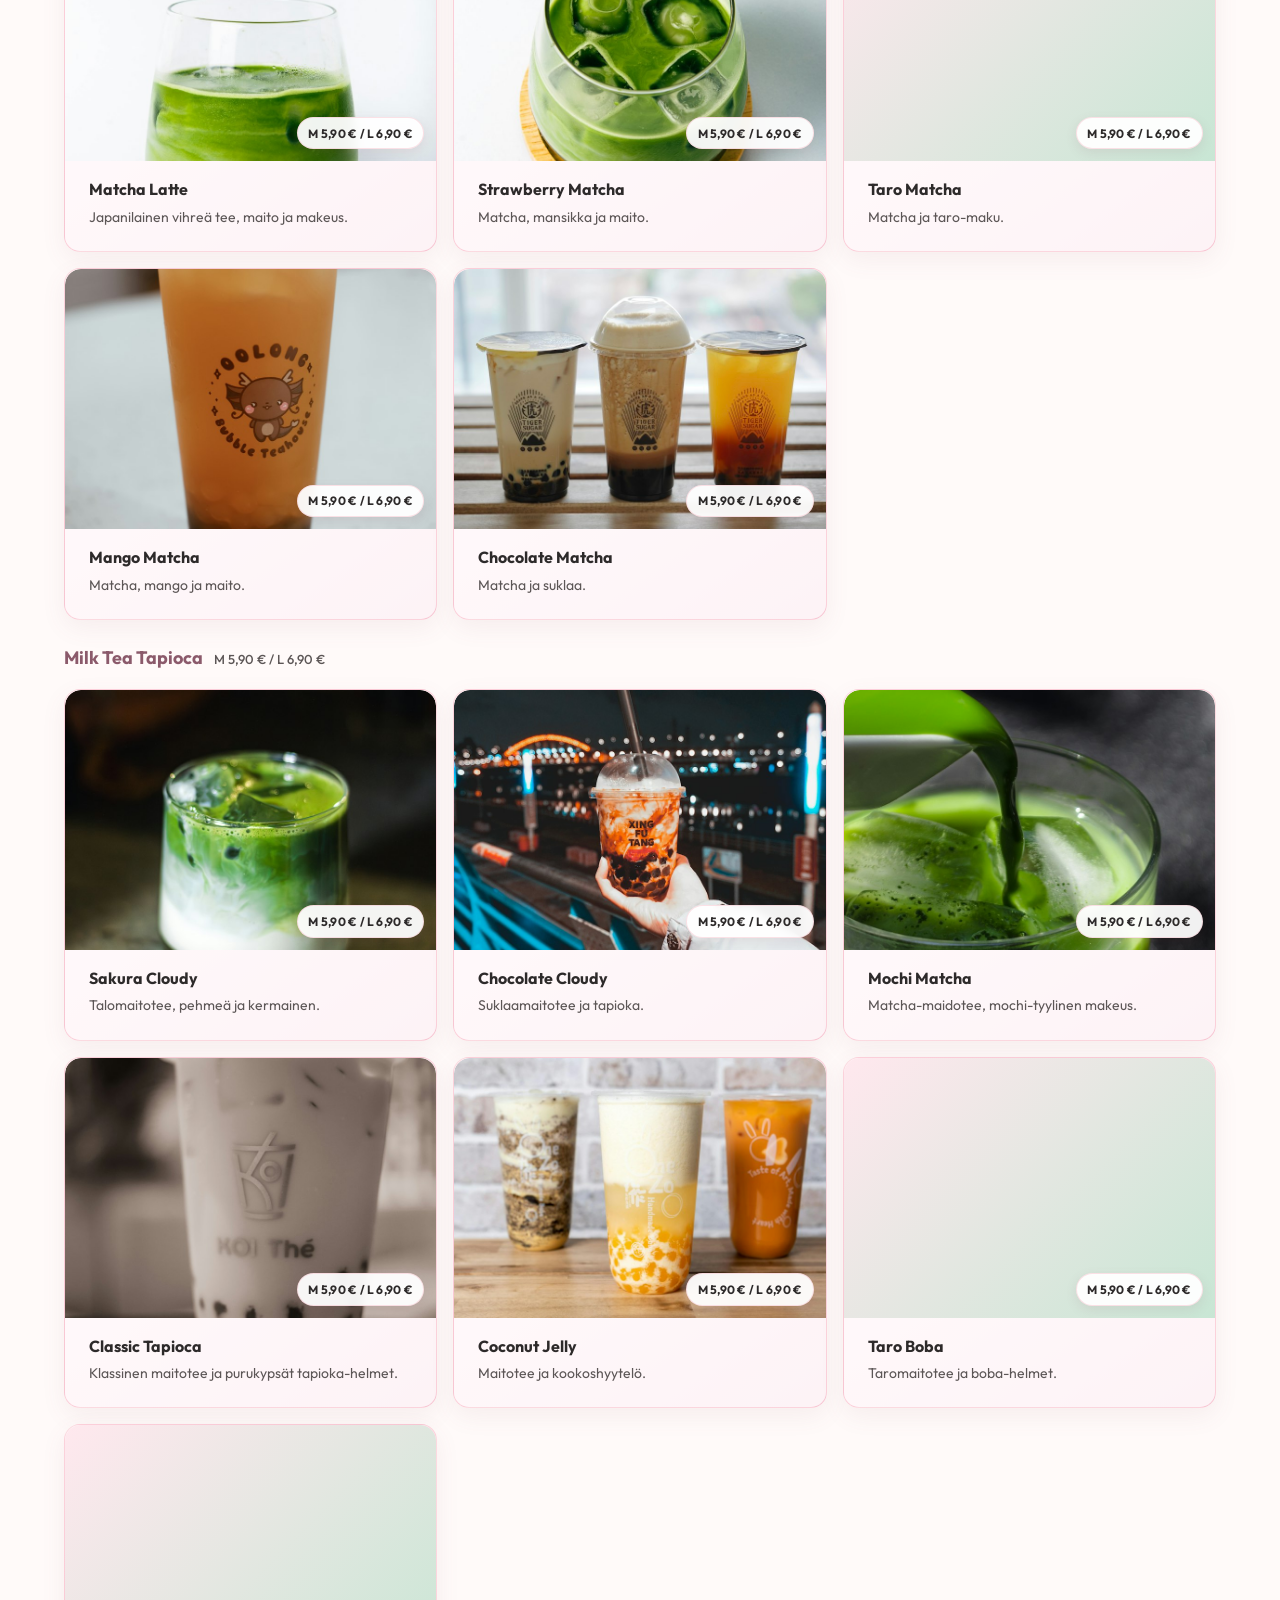
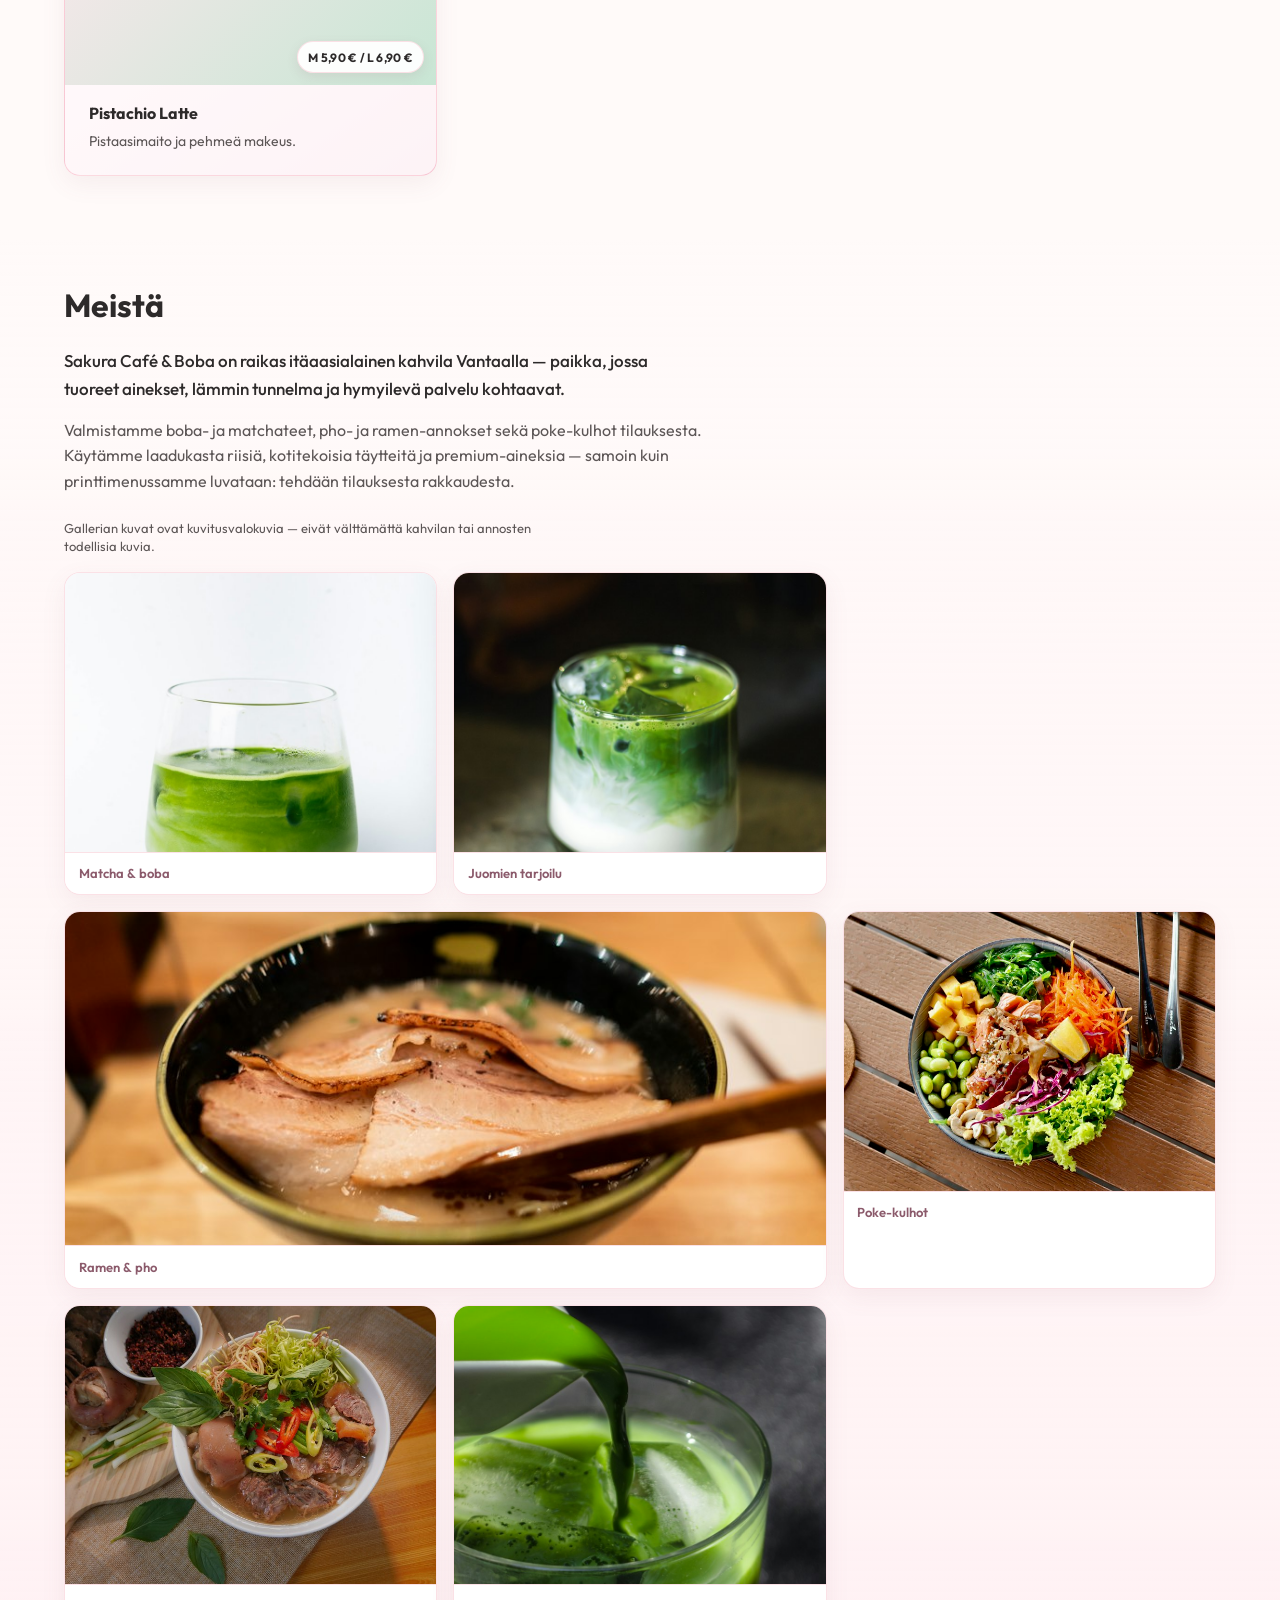
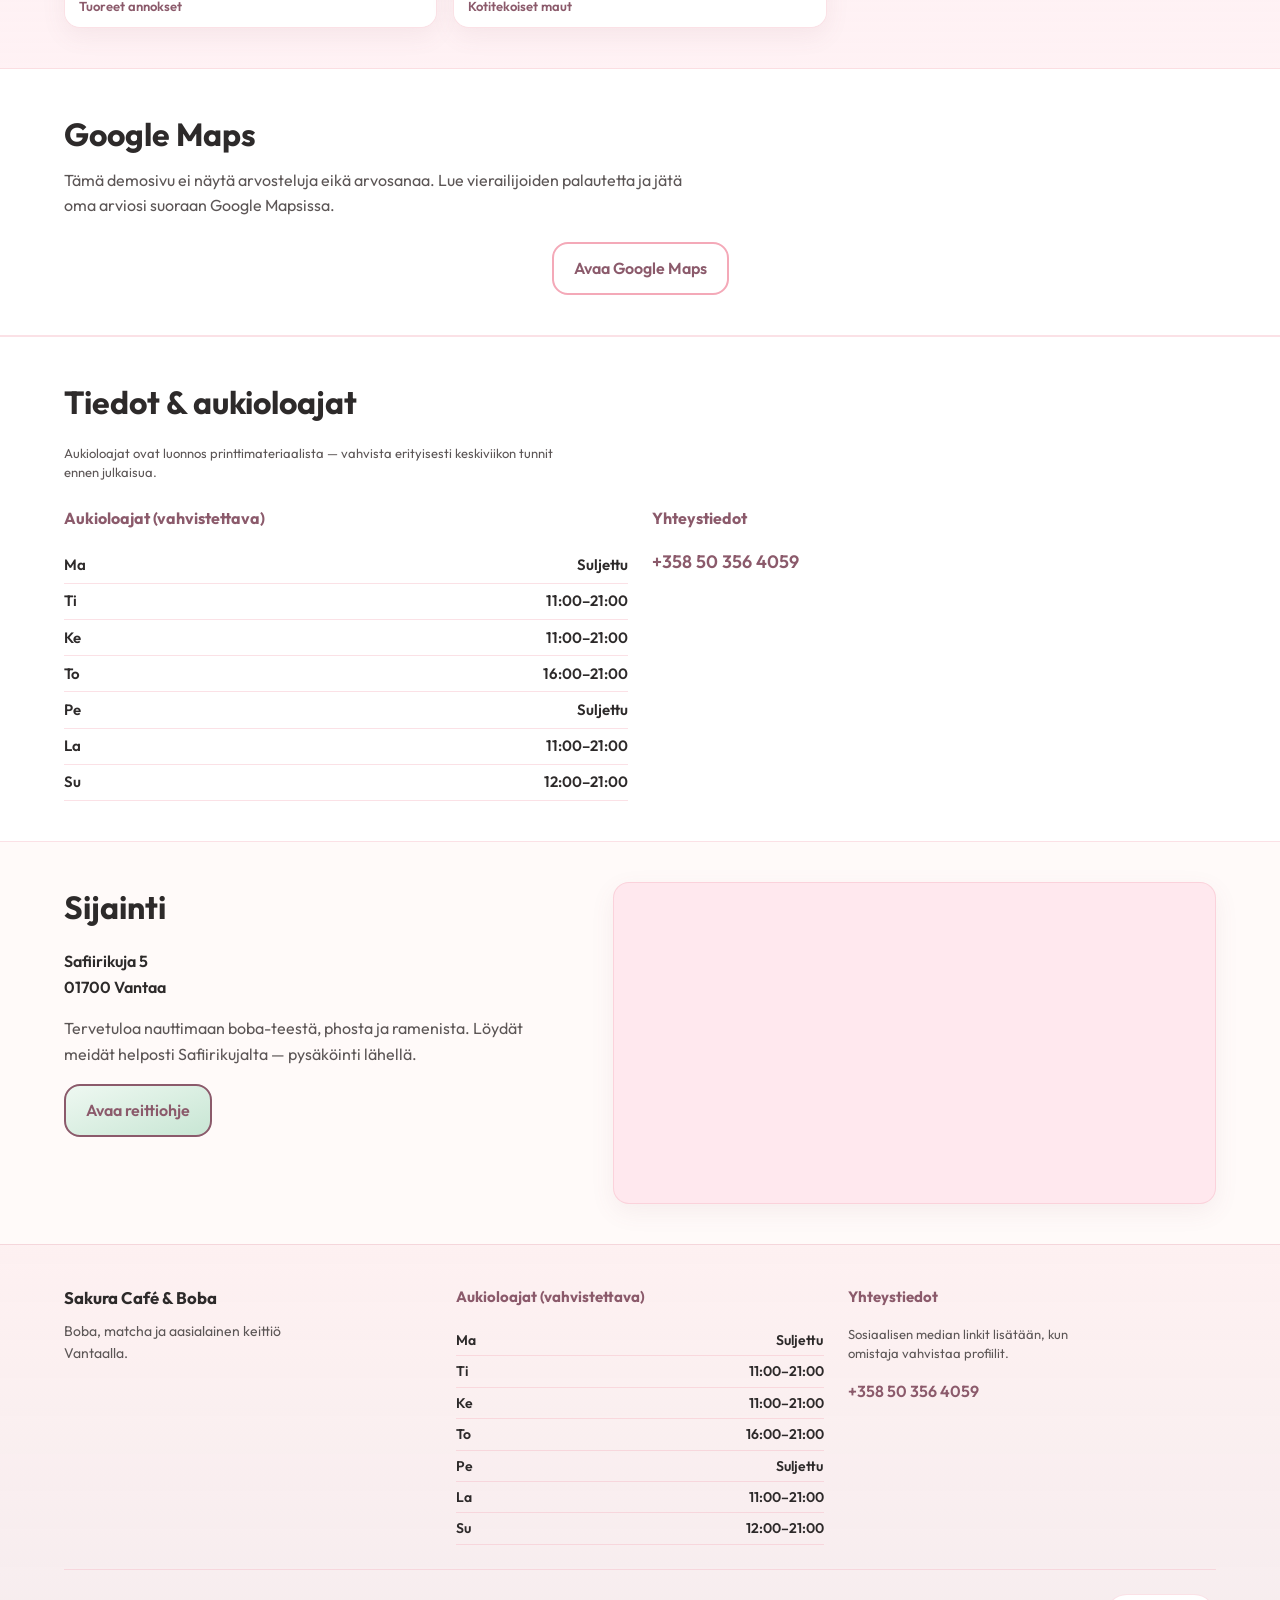
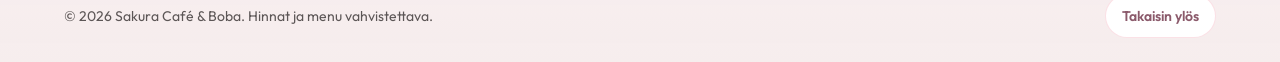
==== commit 473e9474: "обновление сайта" ====
--- a/index.html
+++ b/index.html
@@ -19,7 +19,7 @@
     <link rel="preconnect" href="https://fonts.googleapis.com">
     <link rel="preconnect" href="https://fonts.gstatic.com" crossorigin>
     <link href="https://fonts.googleapis.com/css2?family=Outfit:wght@400;500;600;700&display=swap" rel="stylesheet">
-    <link rel="stylesheet" href="css/styles.css">
+    <link rel="stylesheet" href="css/styles.css?v=mobile-header-fixed">
   </head>
   <body id="page-top">
     <a class="skip-link" href="#main" data-fi="Siirry sisältöön" data-en="Skip to content">Siirry sisältöön</a>
@@ -28,7 +28,7 @@
 
     <header class="header" data-header>
       <div class="header__inner container">
-        <a class="header__logo" href="/">Sakura Café &amp; Boba</a>
+        <a class="header__logo" href="#page-top">Sakura Café &amp; Boba</a>
         <div class="header__end">
           <div class="lang-switch" data-lang-switch role="group" aria-label="Kieli / Language">
             <button class="lang-switch__btn lang-switch__btn--active" type="button" data-lang="fi" aria-pressed="true">FI</button>
@@ -621,7 +621,7 @@
           <h2 class="reviews__title" id="reviews-title" data-fi="Google Maps" data-en="Google Maps">Google Maps</h2>
           <p class="reviews__lead" data-fi="Tämä demosivu ei näytä arvosteluja eikä arvosanaa. Lue vierailijoiden palautetta ja jätä oma arviosi suoraan Google Mapsissa." data-en="This demo site does not show reviews or ratings. Read guest feedback and leave your own review on Google Maps.">Tämä demosivu ei näytä arvosteluja eikä arvosanaa. Lue vierailijoiden palautetta ja jätä oma arviosi suoraan Google Mapsissa.</p>
           <p class="reviews__actions">
-            <a class="button button--maps" href="https://www.google.com/maps/search/?api=1&amp;query=Sakura+Caf%C3%A9+%26+Boba+Safiirikuja+5+Vantaa" target="_blank" rel="noopener noreferrer" data-fi="Avaa Google Maps" data-en="Open Google Maps">Avaa Google Maps</a>
+            <a class="button button--maps" href="https://www.google.com/maps/place/Sakura+Caf%C3%A9+%26+Boba/@60.3169948,24.8496174,18z/data=!3m1!4b1!4m6!3m5!1s0x468df945d6b361eb:0x8f1c18e394babc62!8m2!3d60.3169948!4d24.8496174!16s%2Fg%2F11nvvpq68k" target="_blank" rel="noopener noreferrer" data-fi="Avaa Google Maps" data-en="Open Google Maps">Avaa Google Maps</a>
           </p>
         </div>
       </section>
@@ -663,14 +663,14 @@
             </address>
             <p class="location__note" data-fi="Tervetuloa nauttimaan boba-teestä, phosta ja ramenista. Löydät meidät helposti Safiirikujalta — pysäköinti lähellä." data-en="Welcome for boba tea, pho and ramen. You’ll find us easily on Safiirikuja — parking nearby.">Tervetuloa nauttimaan boba-teestä, phosta ja ramenista. Löydät meidät helposti Safiirikujalta — pysäköinti lähellä.</p>
             <p class="location__actions">
-              <a class="button button--secondary" href="https://www.google.com/maps/dir/?api=1&amp;destination=Safiirikuja+5,+01700+Vantaa,+Finland" target="_blank" rel="noopener noreferrer" data-fi="Avaa reittiohje" data-en="Get directions">Avaa reittiohje</a>
+              <a class="button button--secondary" href="https://www.google.com/maps/dir/?api=1&amp;destination=60.3169948,24.8496174" target="_blank" rel="noopener noreferrer" data-fi="Avaa reittiohje" data-en="Get directions">Avaa reittiohje</a>
             </p>
           </div>
           <div class="location__map">
             <iframe
               class="location__map-frame"
               title="Sakura Café &amp; Boba — Safiirikuja 5, Vantaa"
-              src="https://maps.google.com/maps?q=Safiirikuja+5,+01700+Vantaa,+Finland&amp;hl=fi&amp;z=16&amp;output=embed"
+              src="https://maps.google.com/maps?q=60.3169948,24.8496174+(Sakura+Caf%C3%A9+%26+Boba)&amp;hl=fi&amp;z=18&amp;output=embed"
               loading="lazy"
               referrerpolicy="no-referrer-when-downgrade"
               allowfullscreen>
--- a/css/styles.css
+++ b/css/styles.css
@@ -26,6 +26,7 @@
   --radius-card: 16px;
   --radius-lg: 1.5rem;
   --scroll-padding-offset: 5rem;
+  --header-mobile-bar: 3.625rem;
 }
 
 *,
@@ -377,8 +378,19 @@
 
 /* Hero */
 .hero {
+  position: relative;
   padding-block: var(--space-xl) var(--space-lg);
   background: linear-gradient(165deg, var(--bg-light) 0%, #ffeef2 45%, var(--accent-mint) 100%);
+}
+
+.hero::after {
+  content: "";
+  position: absolute;
+  inset-inline: 0;
+  bottom: 0;
+  height: 2.75rem;
+  background: linear-gradient(to bottom, transparent 0%, var(--bg-card) 100%);
+  pointer-events: none;
 }
 
 .hero__badge {
@@ -438,7 +450,16 @@
 .hero__actions {
   display: flex;
   flex-wrap: wrap;
+  align-items: stretch;
   gap: var(--space-sm);
+}
+
+.hero__actions .button {
+  display: inline-flex;
+  align-items: center;
+  justify-content: center;
+  align-self: stretch;
+  min-height: 2.75rem;
 }
 
 .button {
@@ -457,6 +478,7 @@
 .button--primary {
   background: var(--primary-sakura);
   color: var(--text-primary);
+  border-color: var(--primary-sakura);
 }
 
 .button--primary:hover {
@@ -466,13 +488,17 @@
 }
 
 .button--secondary {
-  background: transparent;
-  border-color: var(--primary-sakura);
-  color: var(--accent-boba);
+  background: linear-gradient(160deg, #eef8f1 0%, var(--accent-mint) 100%);
+  border-color: var(--accent-boba);
+  color: var(--accent-boba);
+  box-shadow: none;
 }
 
 .button--secondary:hover {
-  background: var(--bg-card);
+  background: linear-gradient(160deg, var(--accent-mint) 0%, #b8dcc8 100%);
+  border-color: var(--primary-sakura-dark);
+  color: var(--text-primary);
+  transform: translateY(-2px);
 }
 
 .button:focus-visible,
@@ -1326,18 +1352,31 @@
 }
 
 @media (max-width: 767px) {
+  /* Fixed to viewport — menu, language and logo always reachable while scrolling */
   .header {
-    position: relative;
-    top: auto;
+    position: fixed;
+    top: 0;
+    left: 0;
+    right: 0;
+    width: 100%;
+    max-width: 100%;
+  }
+
+  .header + #main {
+    padding-top: var(--header-mobile-bar);
+  }
+
+  .hero {
+    padding-top: var(--space-sm);
   }
 
   html {
-    scroll-padding-top: 1rem;
+    scroll-padding-top: var(--header-mobile-bar);
   }
 
   #main,
   section[id] {
-    scroll-margin-top: 1rem;
+    scroll-margin-top: var(--header-mobile-bar);
   }
 }
 
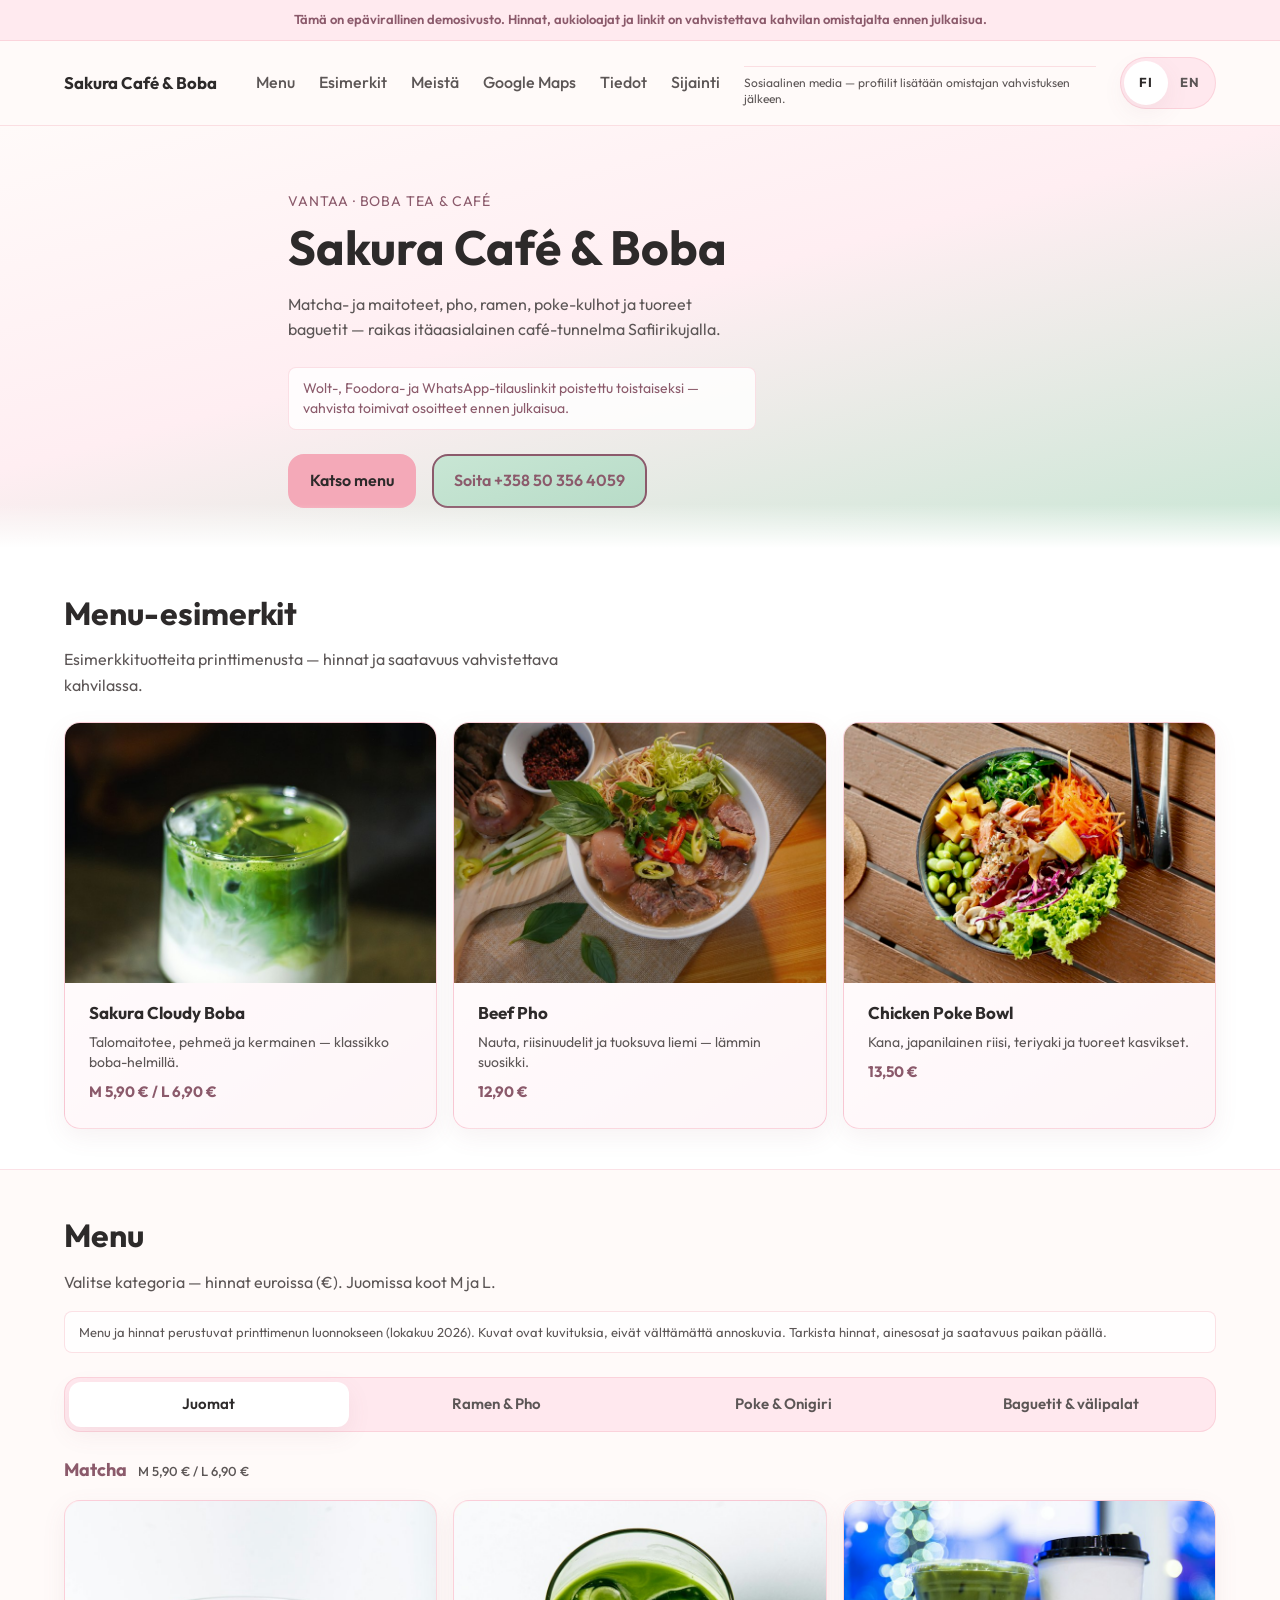
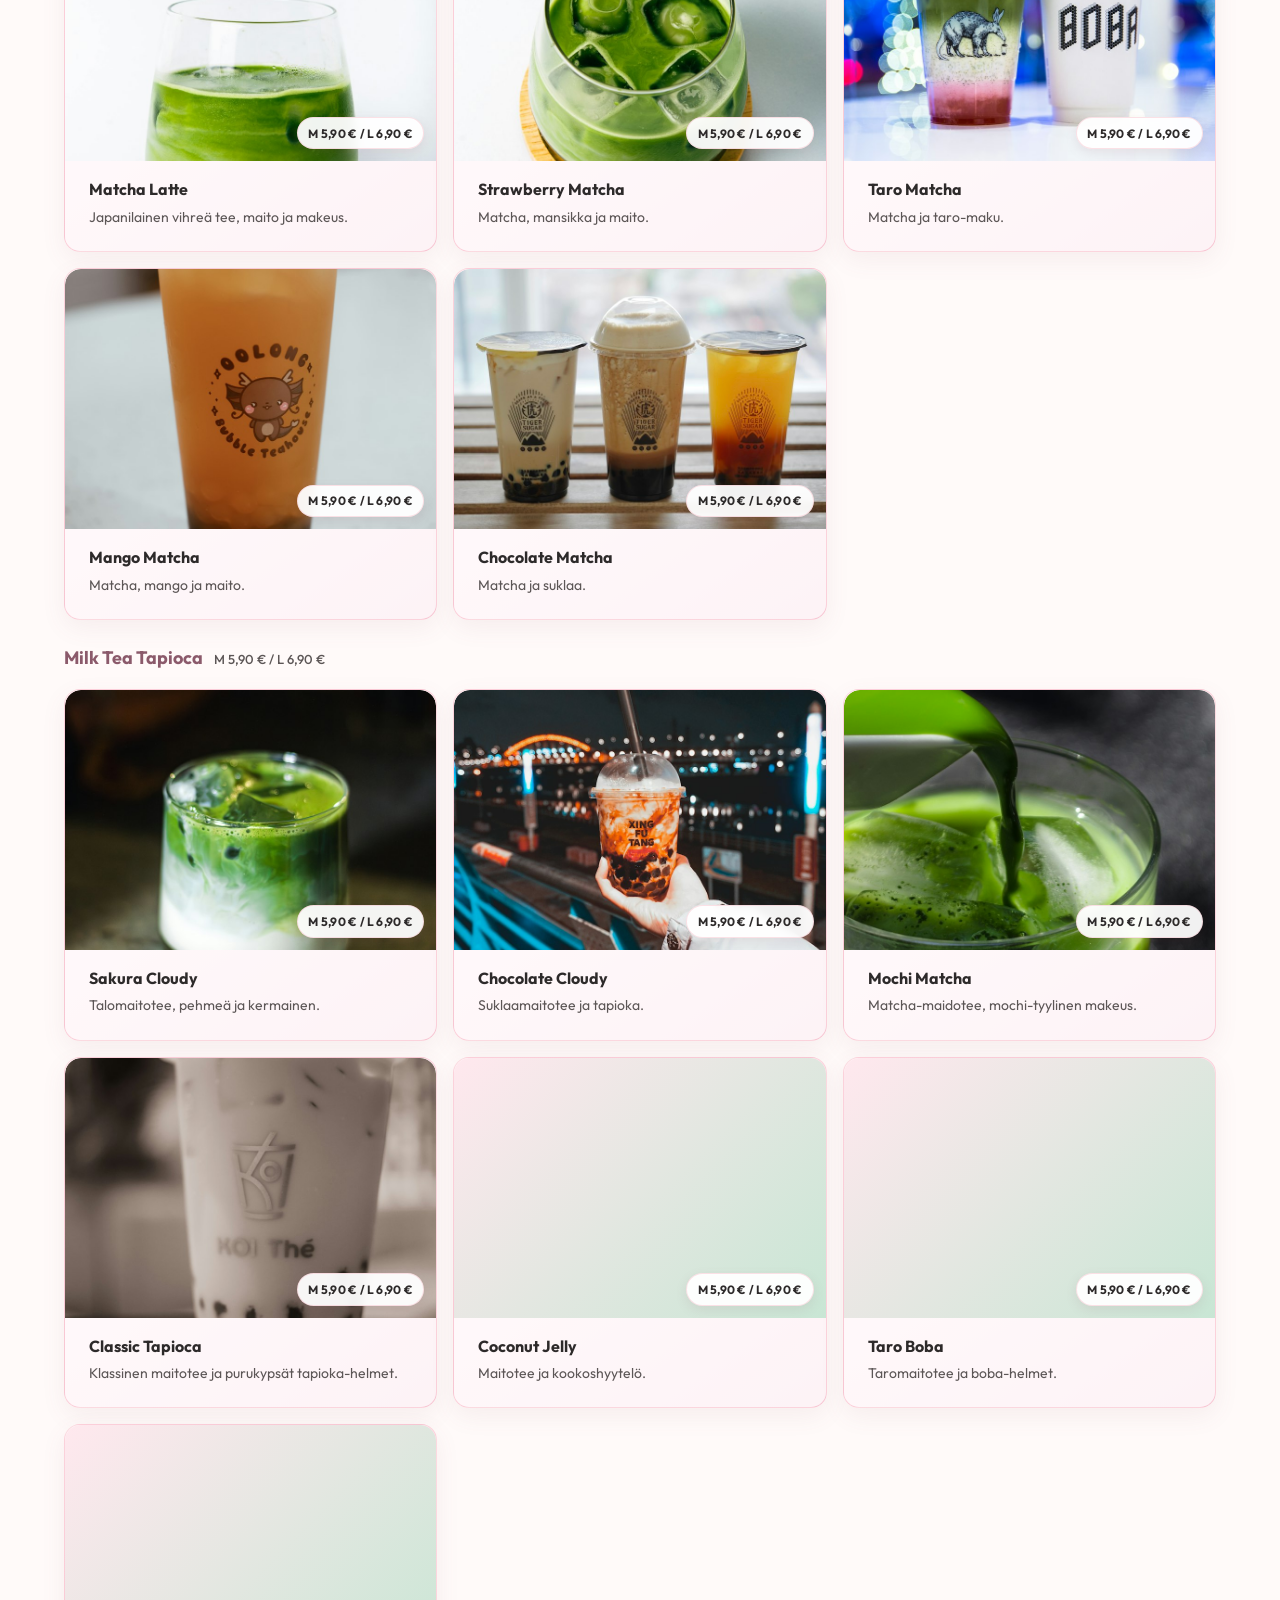
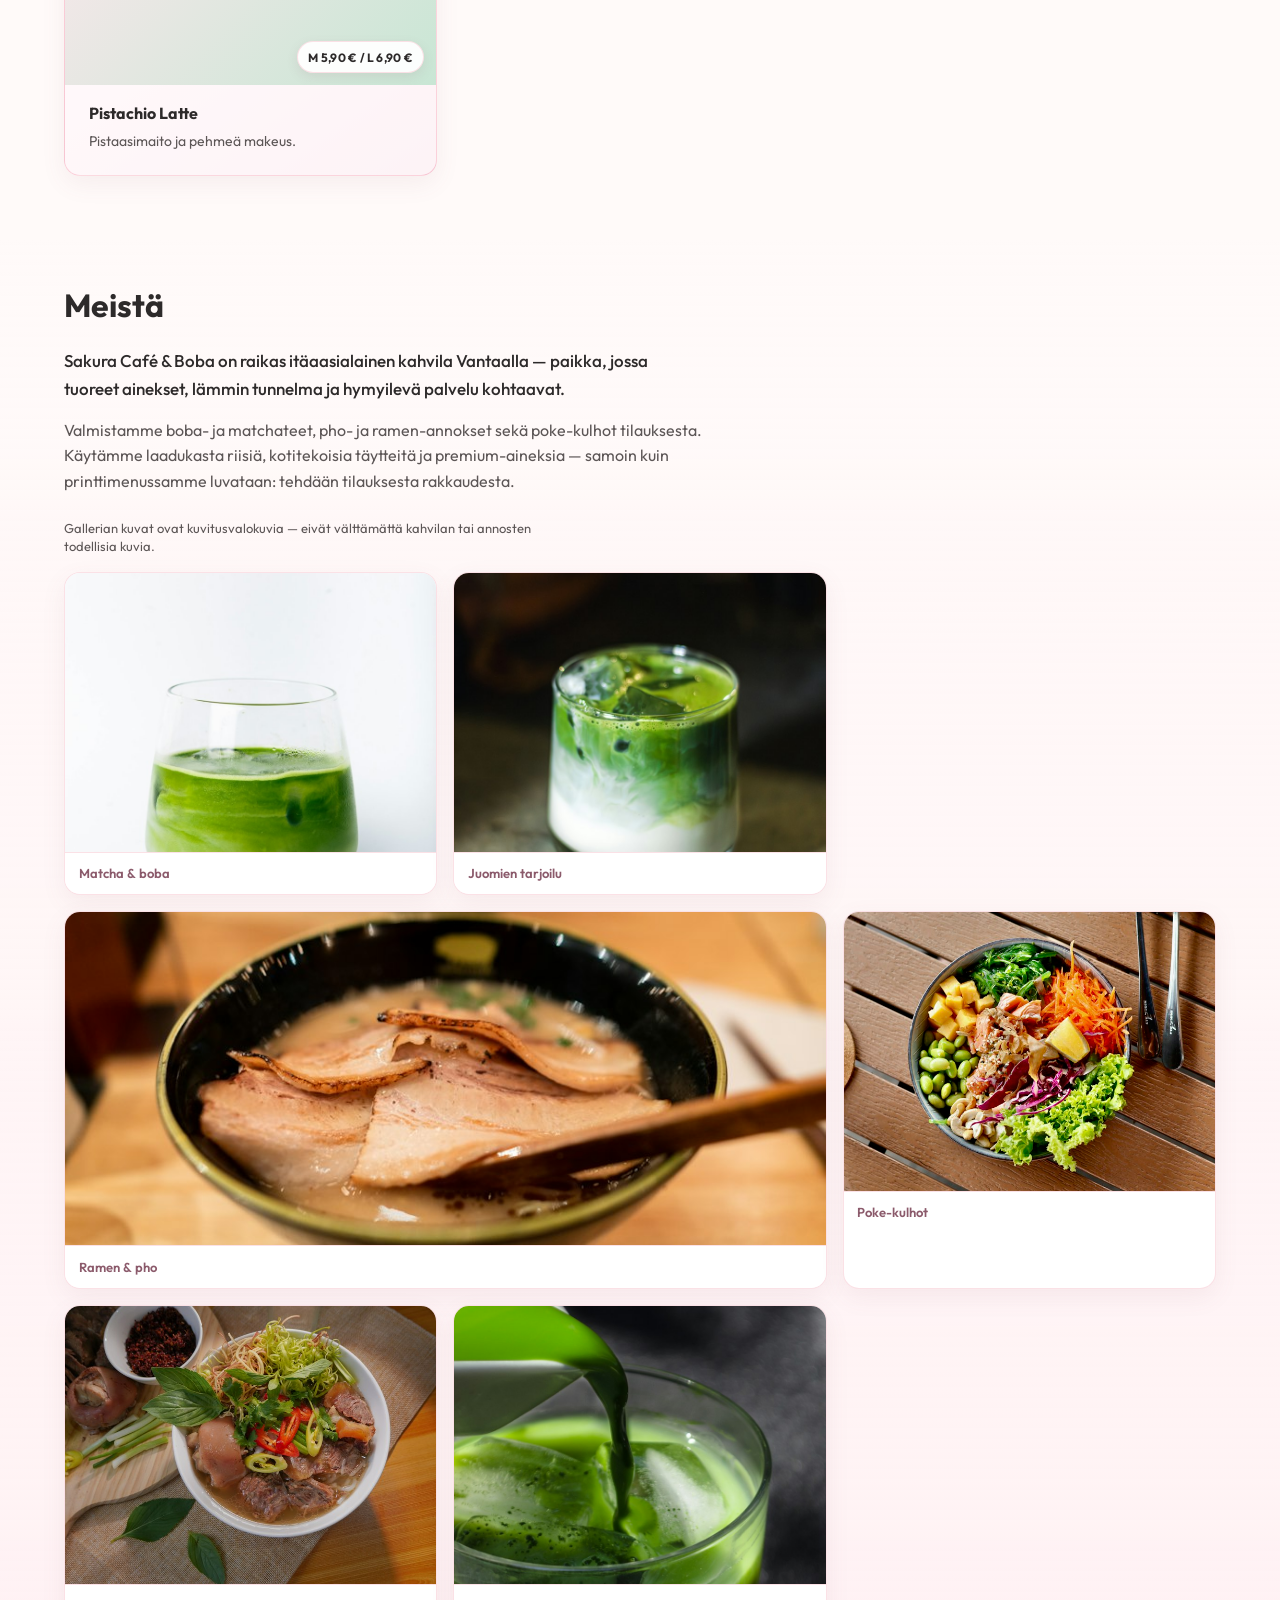
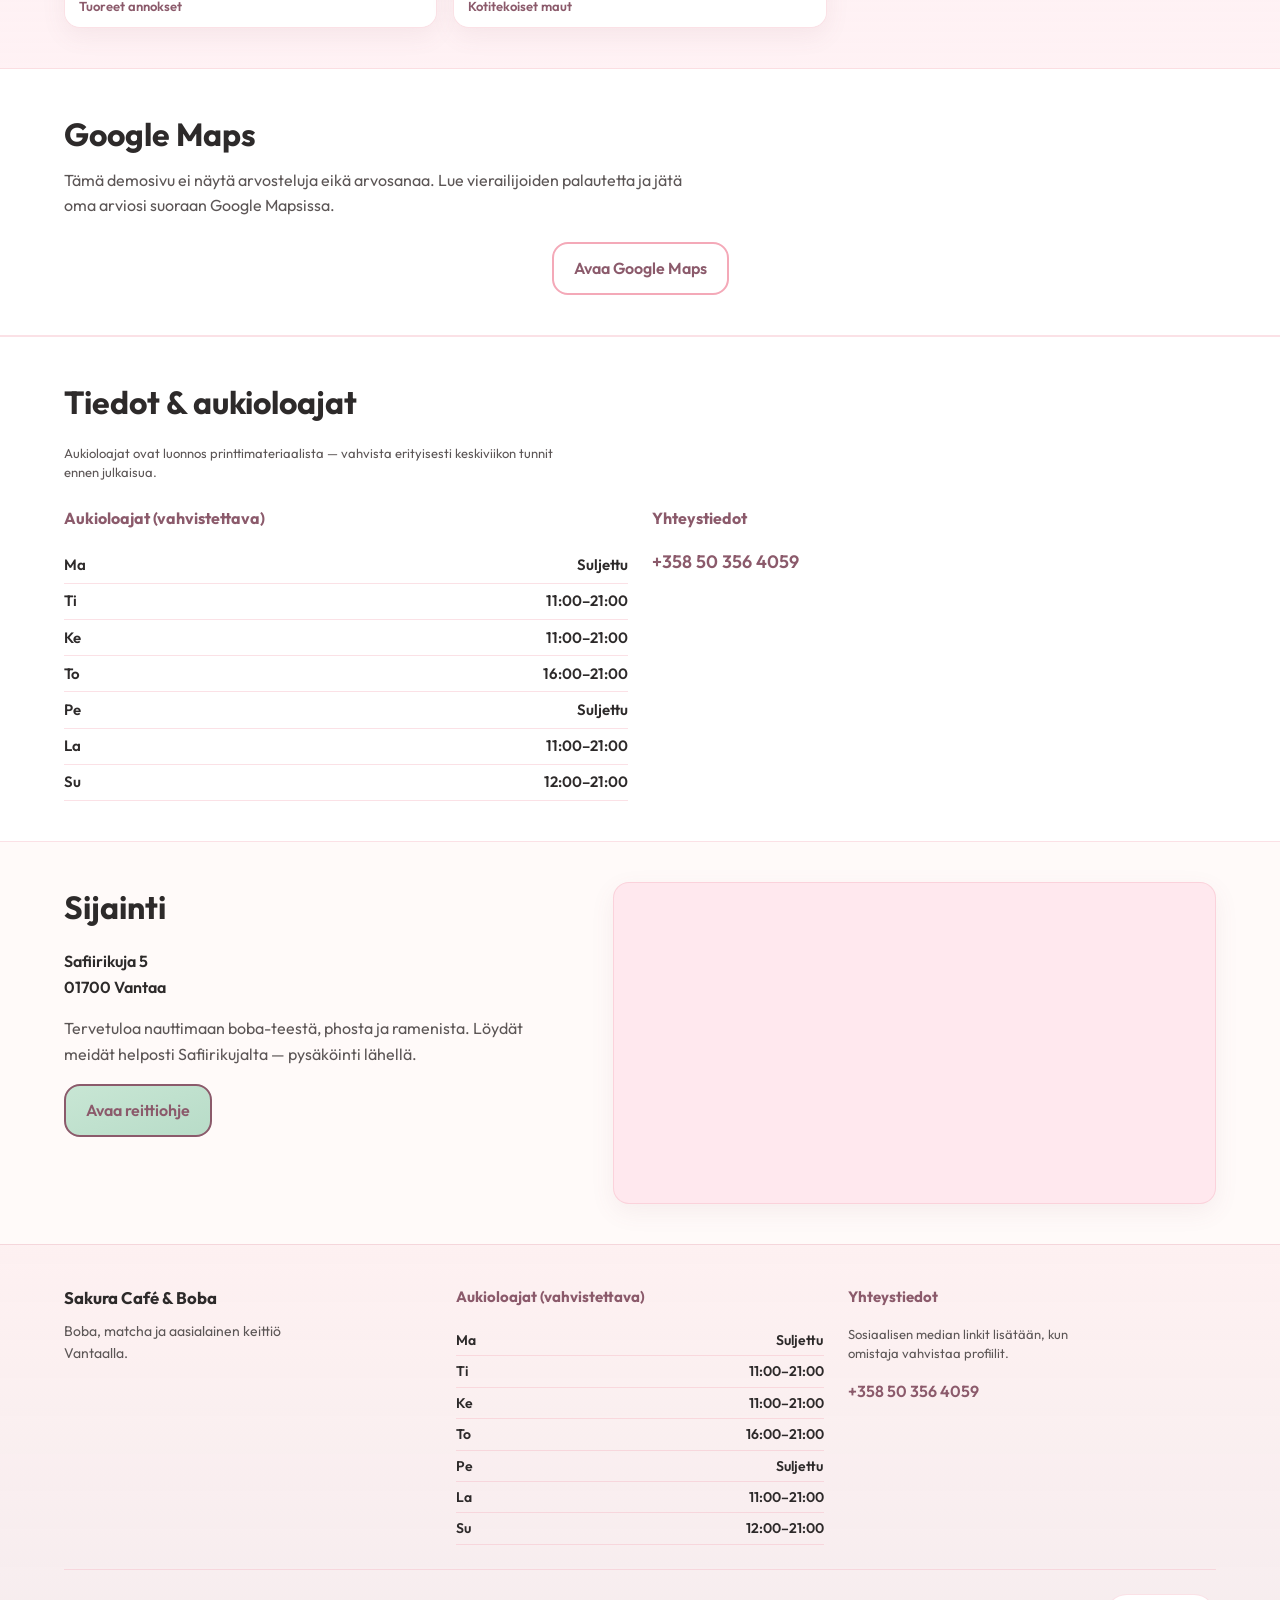
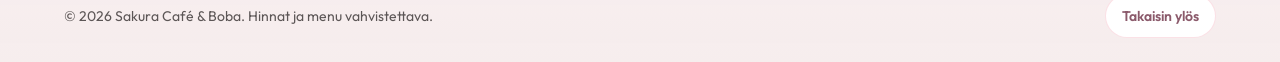
==== commit 0b6139b8: "обновление сайта" ====
--- a/index.html
+++ b/index.html
@@ -126,7 +126,7 @@
             <button class="menu__tab menu__tab--active" type="button" role="tab" id="tab-drinks" aria-selected="true" aria-controls="panel-drinks" data-menu-tab="drinks" tabindex="0" data-fi="Juomat" data-en="Drinks">Juomat</button>
             <button class="menu__tab" type="button" role="tab" id="tab-ramen" aria-selected="false" aria-controls="panel-ramen" data-menu-tab="ramen" tabindex="-1" data-fi="Ramen &amp; Pho" data-en="Ramen &amp; Pho">Ramen &amp; Pho</button>
             <button class="menu__tab" type="button" role="tab" id="tab-poke" aria-selected="false" aria-controls="panel-poke" data-menu-tab="poke" tabindex="-1" data-fi="Poke &amp; Onigiri" data-en="Poke &amp; Onigiri">Poke &amp; Onigiri</button>
-            <button class="menu__tab" type="button" role="tab" id="tab-snacks" aria-selected="false" aria-controls="panel-snacks" data-menu-tab="snacks" tabindex="-1" data-fi="Baguettes &amp; Snacks" data-en="Baguettes &amp; Snacks">Baguettes &amp; Snacks</button>
+            <button class="menu__tab" type="button" role="tab" id="tab-snacks" aria-selected="false" aria-controls="panel-snacks" data-menu-tab="snacks" tabindex="-1" data-fi="Baguetit &amp; välipalat" data-en="Baguettes &amp; Snacks">Baguetit &amp; välipalat</button>
           </div>
 
           <div class="menu__panels">
--- a/css/styles.css
+++ b/css/styles.css
@@ -488,14 +488,14 @@
 }
 
 .button--secondary {
-  background: linear-gradient(160deg, #eef8f1 0%, var(--accent-mint) 100%);
+  background: linear-gradient(160deg, var(--accent-mint) 0%, #b8dcc8 100%);
   border-color: var(--accent-boba);
   color: var(--accent-boba);
   box-shadow: none;
 }
 
 .button--secondary:hover {
-  background: linear-gradient(160deg, var(--accent-mint) 0%, #b8dcc8 100%);
+  background: linear-gradient(160deg, #b8dcc8 0%, #a3c9b3 100%);
   border-color: var(--primary-sakura-dark);
   color: var(--text-primary);
   transform: translateY(-2px);
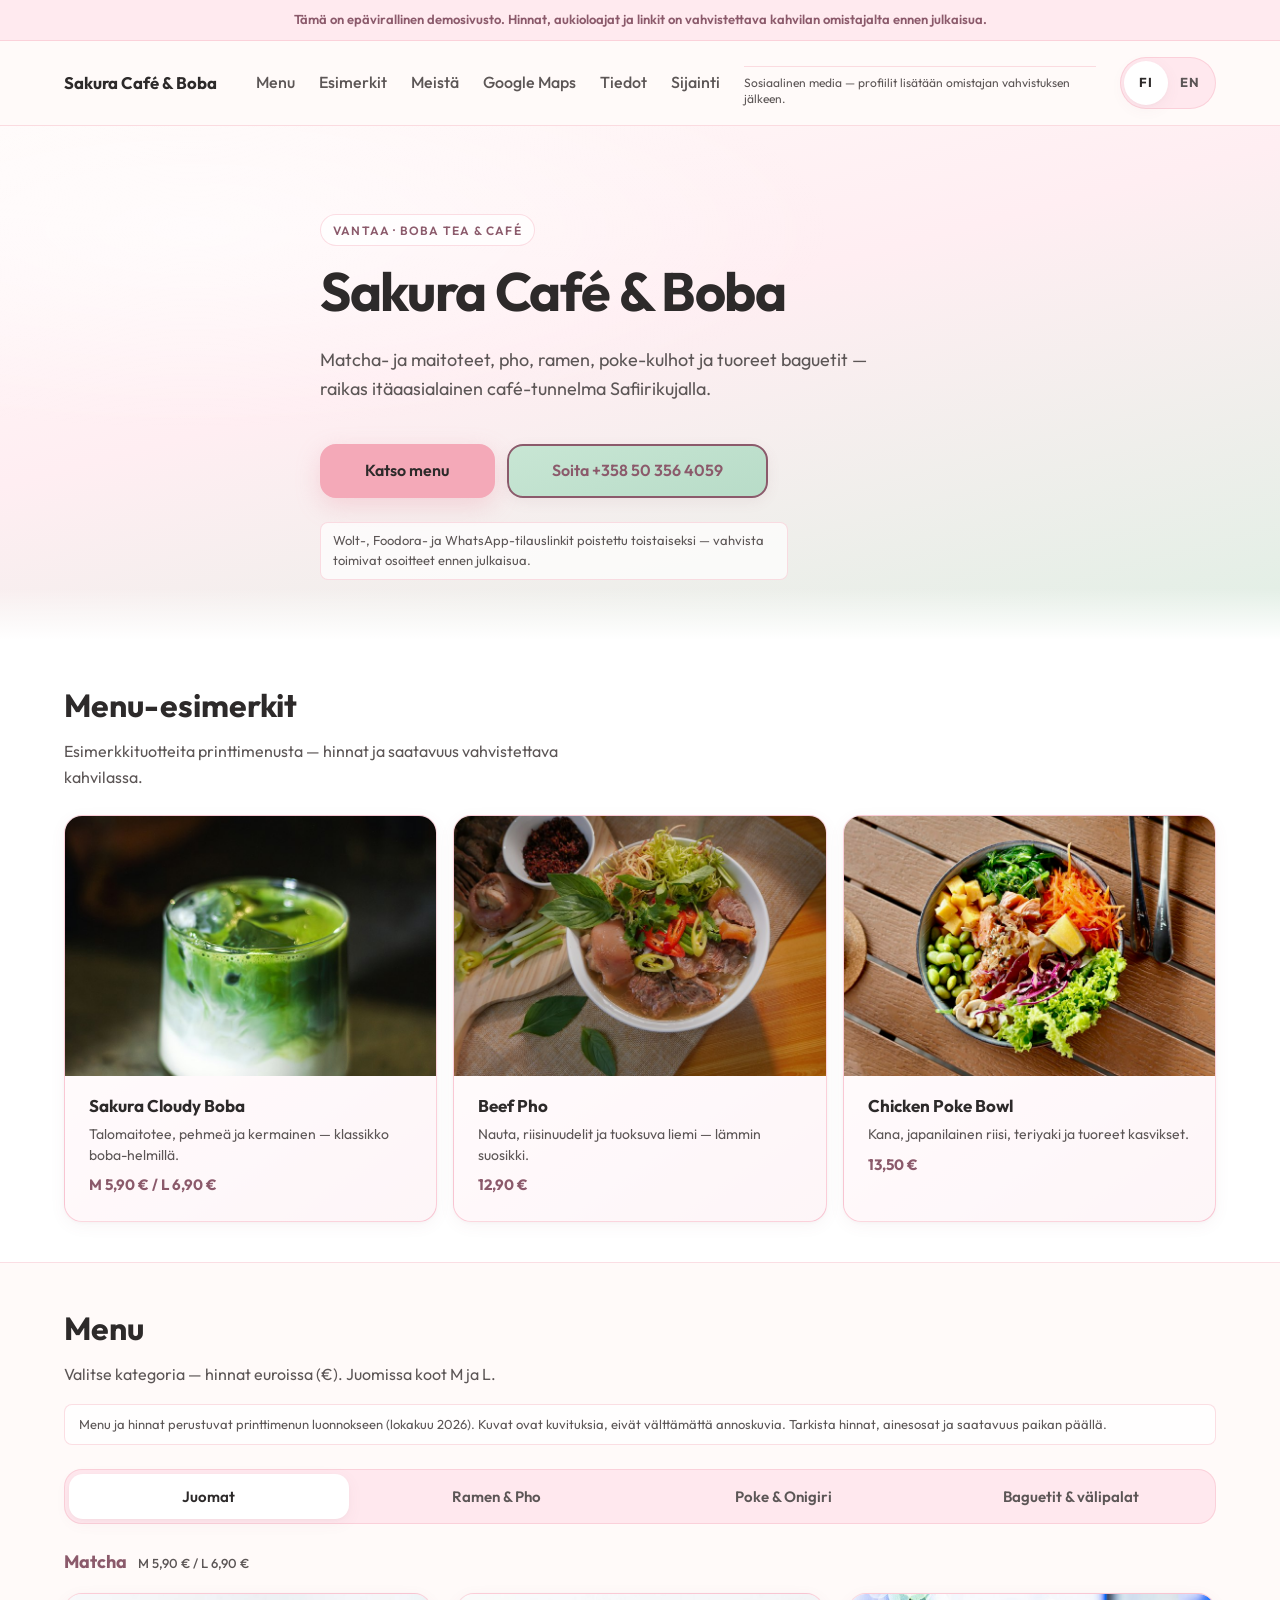
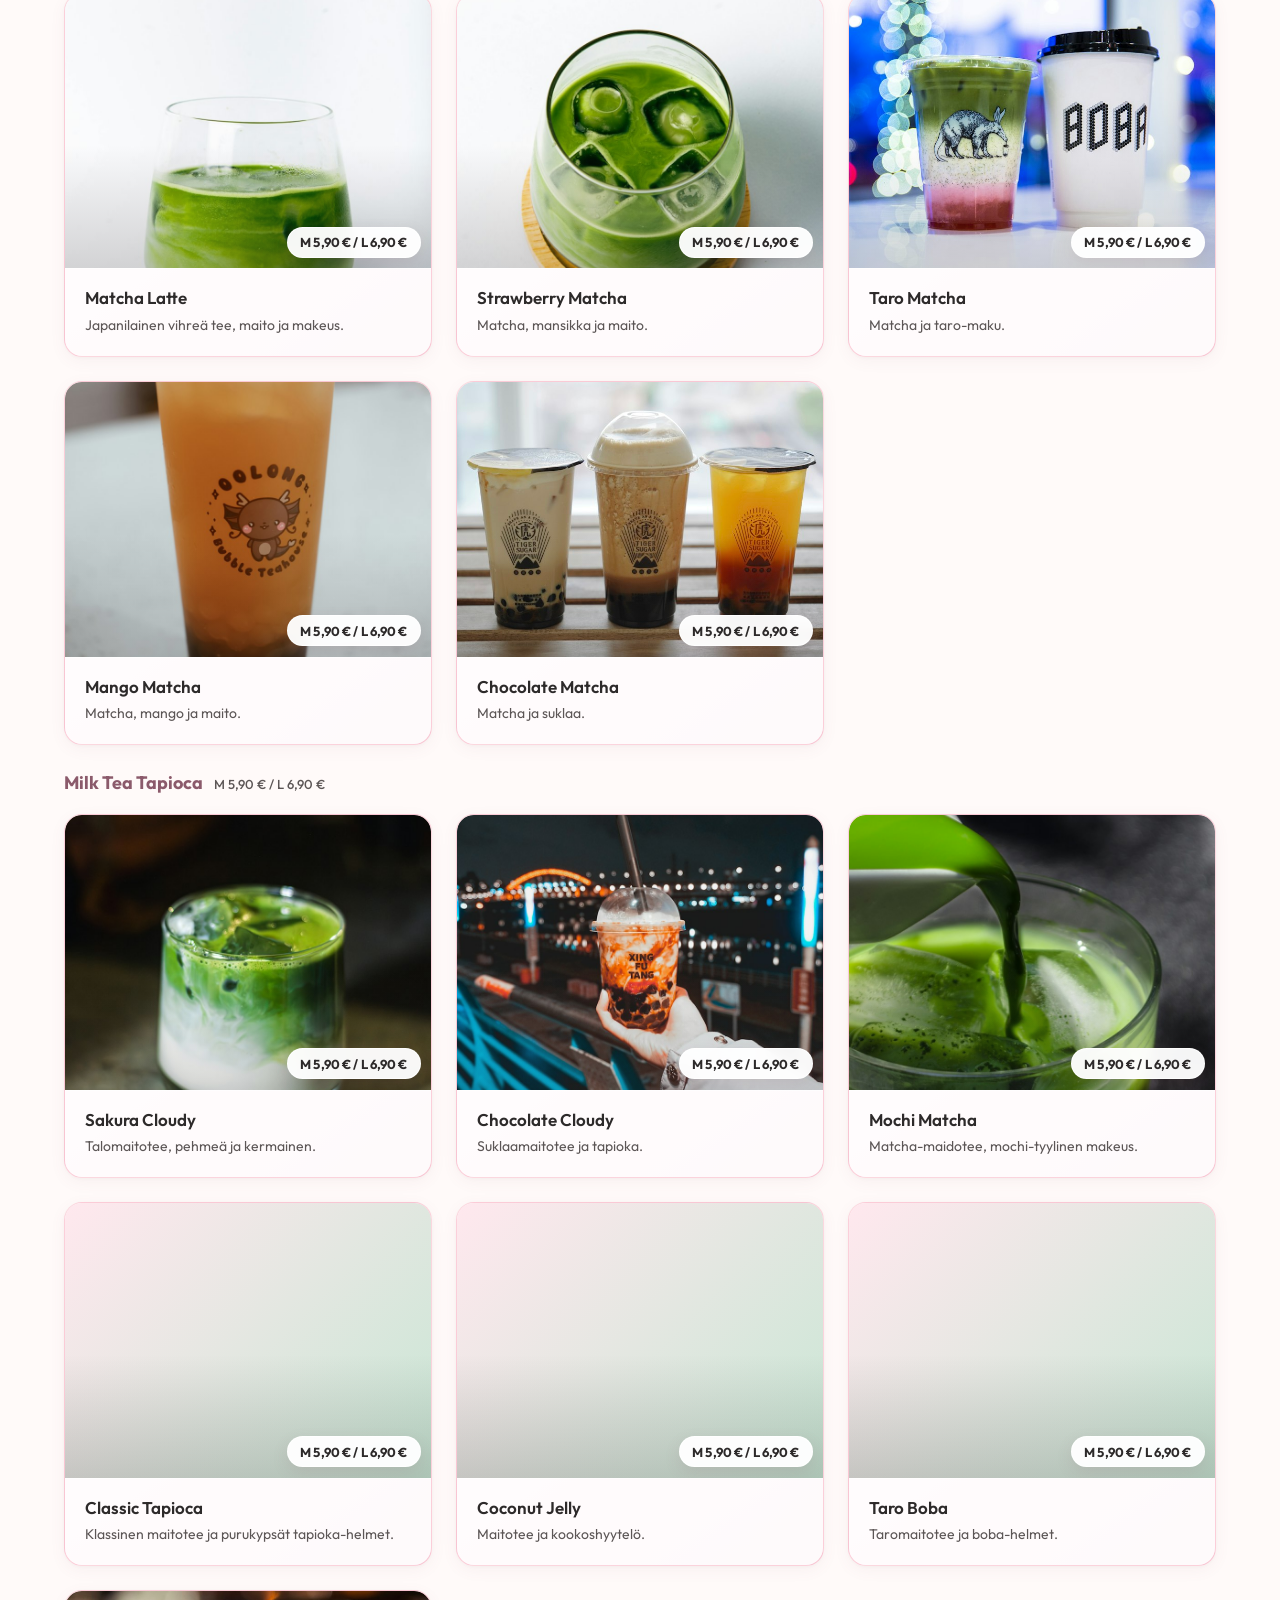
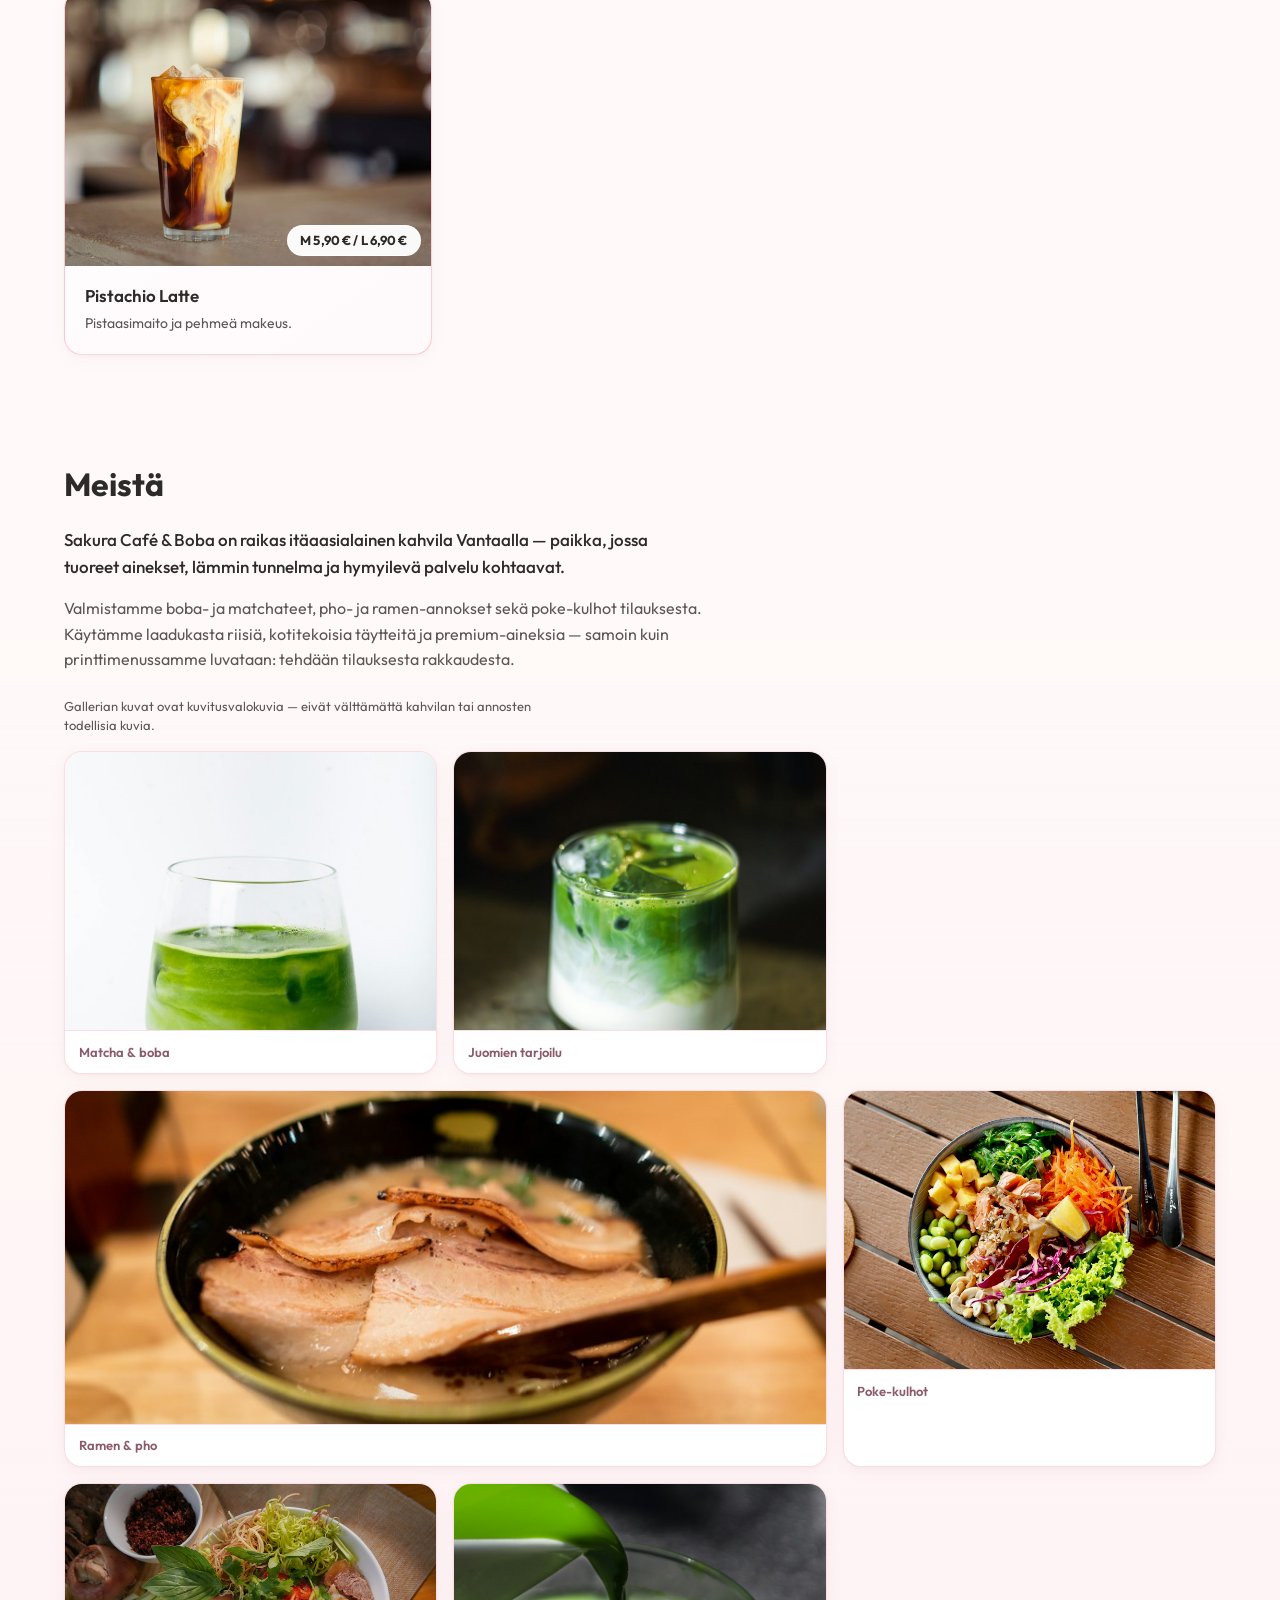
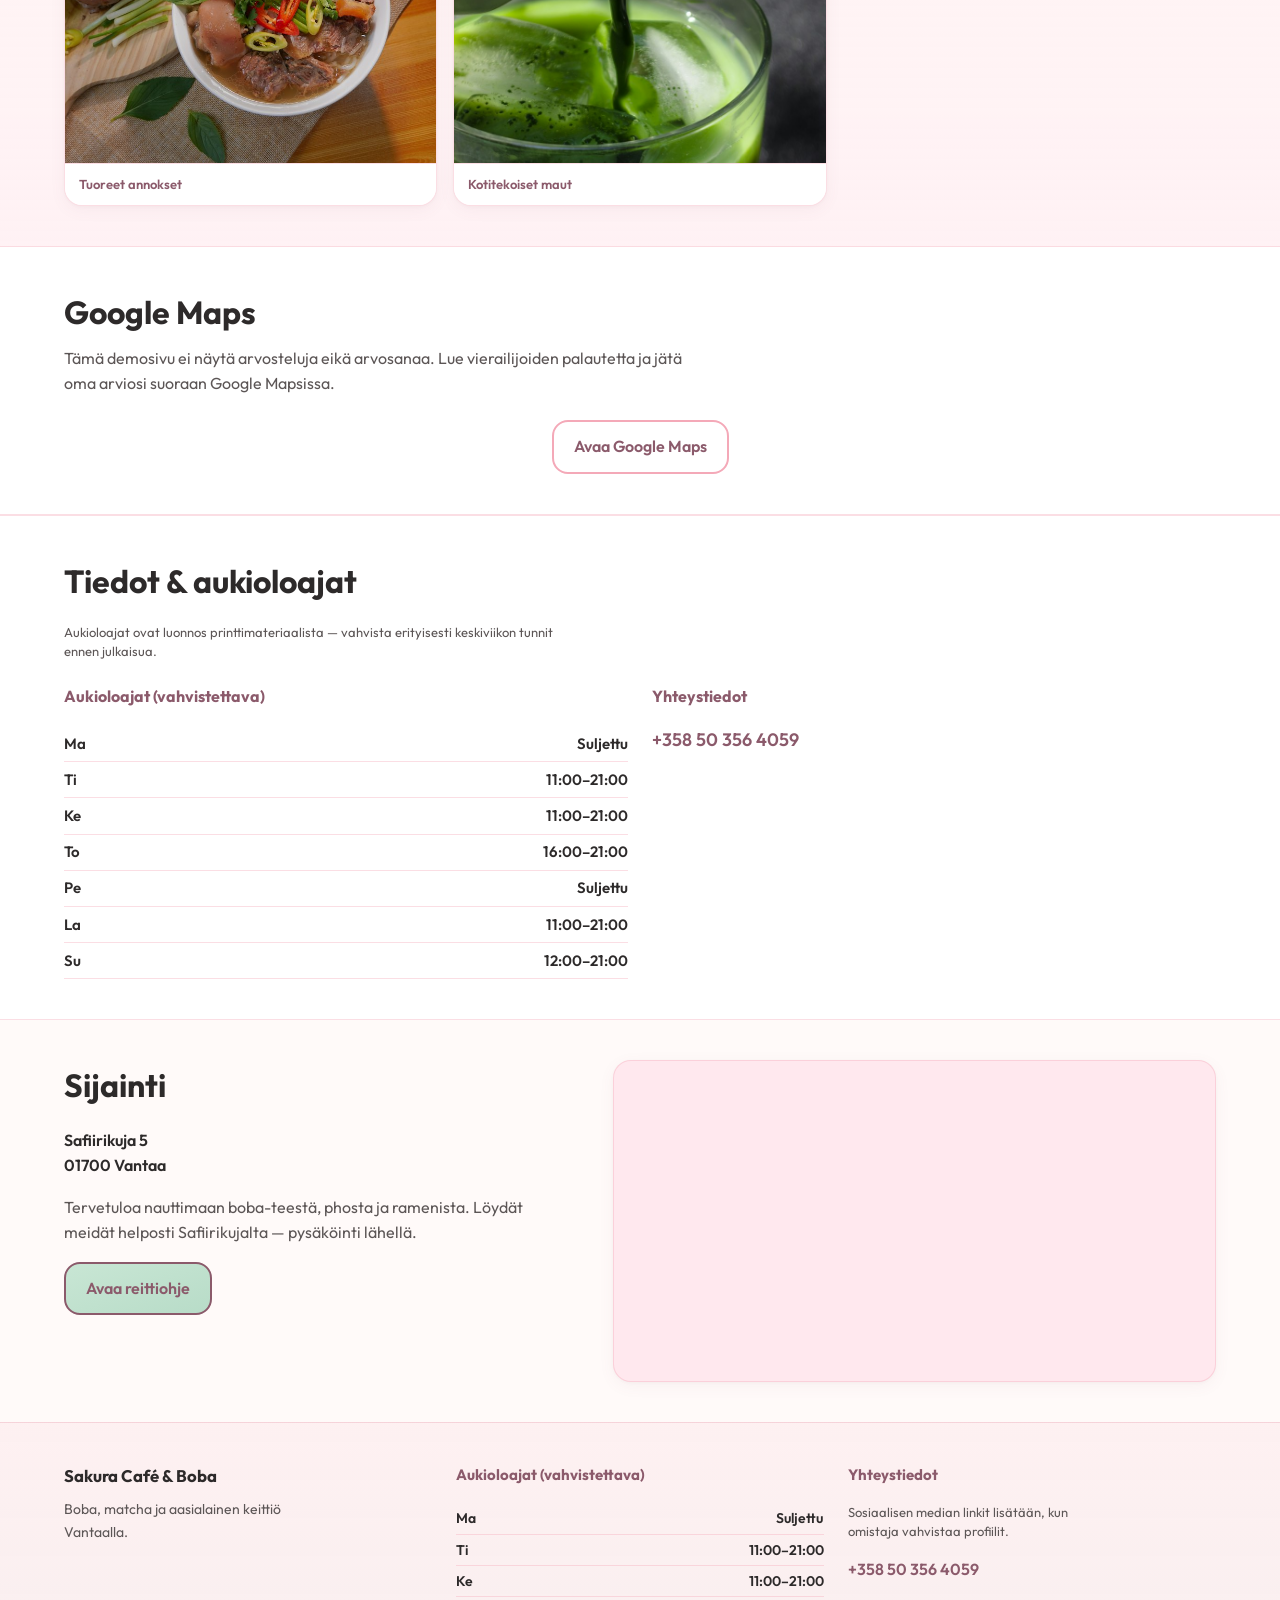
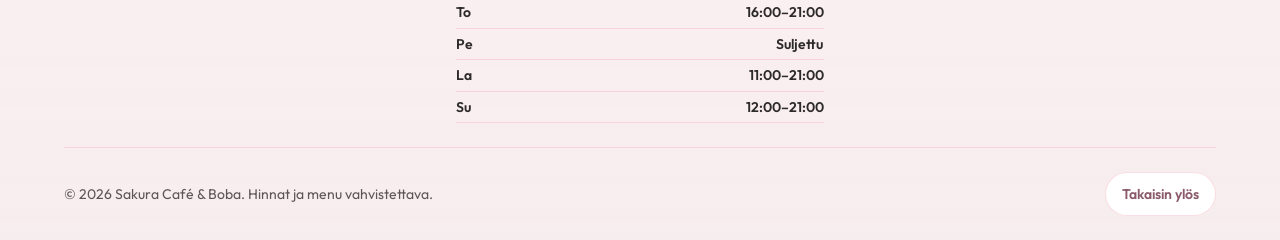
==== commit 348839e7: "обновление сайта" ====
--- a/index.html
+++ b/index.html
@@ -19,7 +19,7 @@
     <link rel="preconnect" href="https://fonts.googleapis.com">
     <link rel="preconnect" href="https://fonts.gstatic.com" crossorigin>
     <link href="https://fonts.googleapis.com/css2?family=Outfit:wght@400;500;600;700&display=swap" rel="stylesheet">
-    <link rel="stylesheet" href="css/styles.css?v=mobile-header-fixed">
+    <link rel="stylesheet" href="css/styles.css?v=hero-menu-polish">
   </head>
   <body id="page-top">
     <a class="skip-link" href="#main" data-fi="Siirry sisältöön" data-en="Skip to content">Siirry sisältöön</a>
--- a/css/styles.css
+++ b/css/styles.css
@@ -10,9 +10,10 @@
   --bg-card: #ffffff;
   --text-primary: #2d2a2a;
   --text-muted: #5c5656;
-  --border-soft: rgba(244, 169, 184, 0.35);
-  --shadow-soft: 0 8px 24px rgba(139, 90, 107, 0.08);
-  --shadow-card: 0 12px 32px rgba(232, 137, 156, 0.18);
+  --border-soft: rgba(244, 169, 184, 0.38);
+  --shadow-soft: 0 4px 16px rgba(139, 90, 107, 0.06), 0 1px 3px rgba(139, 90, 107, 0.04);
+  --shadow-card: 0 16px 40px rgba(232, 137, 156, 0.14), 0 4px 12px rgba(139, 90, 107, 0.06);
+  --shadow-cta: 0 8px 24px rgba(232, 137, 156, 0.28);
   --gradient-sakura: linear-gradient(145deg, #fff5f7 0%, #ffe4ec 55%, #f9d4e0 100%);
   --font-sans: "Outfit", system-ui, -apple-system, "Segoe UI", Roboto, "Helvetica Neue", Arial, sans-serif;
   --container-max: 72rem;
@@ -23,7 +24,7 @@
   --space-xl: 4rem;
   --radius-sm: 0.5rem;
   --radius-md: 1rem;
-  --radius-card: 16px;
+  --radius-card: 18px;
   --radius-lg: 1.5rem;
   --scroll-padding-offset: 5rem;
   --header-mobile-bar: 3.625rem;
@@ -379,8 +380,10 @@
 /* Hero */
 .hero {
   position: relative;
-  padding-block: var(--space-xl) var(--space-lg);
-  background: linear-gradient(165deg, var(--bg-light) 0%, #ffeef2 45%, var(--accent-mint) 100%);
+  padding-block: clamp(2.75rem, 7vw, 5rem) clamp(2rem, 5vw, 3.25rem);
+  background:
+    radial-gradient(ellipse 90% 70% at 15% 20%, rgba(255, 255, 255, 0.65) 0%, transparent 55%),
+    linear-gradient(165deg, var(--bg-light) 0%, #ffeef2 42%, rgba(200, 230, 212, 0.55) 100%);
 }
 
 .hero::after {
@@ -388,9 +391,15 @@
   position: absolute;
   inset-inline: 0;
   bottom: 0;
-  height: 2.75rem;
+  height: 3.25rem;
   background: linear-gradient(to bottom, transparent 0%, var(--bg-card) 100%);
   pointer-events: none;
+}
+
+.hero__inner {
+  display: flex;
+  flex-direction: column;
+  align-items: flex-start;
 }
 
 .hero__badge {
@@ -409,33 +418,46 @@
 }
 
 .hero__eyebrow {
-  font-size: 0.875rem;
-  letter-spacing: 0.06em;
+  margin-bottom: var(--space-sm);
+  padding: 0.35rem 0.75rem;
+  font-size: 0.75rem;
+  font-weight: 600;
+  letter-spacing: 0.1em;
   text-transform: uppercase;
   color: var(--accent-boba);
-  margin-bottom: var(--space-xs);
+  background: rgba(255, 255, 255, 0.72);
+  border: 1px solid var(--border-soft);
+  border-radius: 999px;
 }
 
 .hero__title {
-  font-size: clamp(2rem, 5vw, 3rem);
-  line-height: 1.15;
-  margin-bottom: var(--space-sm);
+  max-width: 14ch;
+  font-size: clamp(2.125rem, 6.5vw, 3.375rem);
+  font-weight: 700;
+  line-height: 1.08;
+  letter-spacing: -0.025em;
+  color: var(--text-primary);
+  margin-bottom: var(--space-md);
 }
 
 .hero__text {
-  max-width: 42ch;
+  max-width: 46ch;
+  font-size: clamp(1rem, 2.2vw, 1.125rem);
+  line-height: 1.65;
   color: var(--text-muted);
   margin-bottom: var(--space-md);
 }
 
 .hero__notice {
+  order: 10;
   max-width: 52ch;
-  margin-bottom: var(--space-md);
-  padding: 0.65rem 0.85rem;
-  font-size: 0.875rem;
-  line-height: 1.45;
-  color: var(--accent-boba);
-  background: rgba(255, 255, 255, 0.82);
+  margin-top: var(--space-md);
+  margin-bottom: 0;
+  padding: 0.55rem 0.75rem;
+  font-size: 0.8125rem;
+  line-height: 1.5;
+  color: var(--text-muted);
+  background: rgba(255, 255, 255, 0.7);
   border: 1px solid var(--border-soft);
   border-radius: var(--radius-sm);
 }
@@ -448,18 +470,34 @@
 }
 
 .hero__actions {
+  order: 5;
   display: flex;
   flex-wrap: wrap;
   align-items: stretch;
-  gap: var(--space-sm);
+  gap: 0.75rem;
+  width: min(100%, 28rem);
 }
 
 .hero__actions .button {
   display: inline-flex;
   align-items: center;
   justify-content: center;
-  align-self: stretch;
-  min-height: 2.75rem;
+  flex: 1 1 auto;
+  min-width: min(100%, 10.5rem);
+  min-height: 3rem;
+  padding-inline: 1.35rem;
+}
+
+.hero__actions .button--primary {
+  box-shadow: var(--shadow-cta);
+}
+
+.hero__actions .button--primary:hover {
+  box-shadow: 0 10px 28px rgba(232, 137, 156, 0.32);
+}
+
+.hero__actions .button--secondary {
+  box-shadow: 0 4px 14px rgba(139, 90, 107, 0.08);
 }
 
 .button {
@@ -743,7 +781,7 @@
 
 .menu__grid {
   display: grid;
-  gap: var(--space-sm);
+  gap: var(--space-md);
   margin-bottom: var(--space-md);
 }
 
@@ -756,20 +794,29 @@
   border: 1px solid var(--border-soft);
   border-radius: var(--radius-card);
   box-shadow: var(--shadow-soft);
-  transition: transform 0.25s ease, box-shadow 0.25s ease;
+  transition: transform 0.25s ease, box-shadow 0.25s ease, border-color 0.25s ease;
 }
 
 .menu-card:hover {
-  transform: translateY(-4px);
+  transform: translateY(-3px);
+  border-color: rgba(244, 169, 184, 0.55);
   box-shadow: var(--shadow-card);
 }
 
 .menu-card__media {
   position: relative;
-  aspect-ratio: 4 / 2.8;
+  aspect-ratio: 4 / 3;
   overflow: hidden;
-  border-radius: var(--radius-card) var(--radius-card) 0 0;
+  border-radius: calc(var(--radius-card) - 2px) calc(var(--radius-card) - 2px) 0 0;
   background: linear-gradient(135deg, var(--primary-sakura-light), var(--accent-mint));
+}
+
+.menu-card__media::after {
+  content: "";
+  position: absolute;
+  inset: 0;
+  background: linear-gradient(to top, rgba(45, 42, 42, 0.18) 0%, transparent 45%);
+  pointer-events: none;
 }
 
 .menu-card__image {
@@ -777,41 +824,48 @@
   height: 100%;
   object-fit: cover;
   object-position: center;
-  border-radius: inherit;
 }
 
 .menu-card__price {
   position: absolute;
-  right: 0.75rem;
-  bottom: 0.75rem;
-  padding: 0.35rem 0.65rem;
-  font-size: 0.75rem;
+  z-index: 1;
+  right: 0.65rem;
+  bottom: 0.65rem;
+  max-width: calc(100% - 1.3rem);
+  padding: 0.4rem 0.75rem;
+  font-size: 0.8125rem;
   font-weight: 700;
-  letter-spacing: 0.02em;
+  letter-spacing: 0.01em;
+  line-height: 1.25;
   color: var(--text-primary);
-  background: rgba(255, 255, 255, 0.94);
-  border: 1px solid var(--border-soft);
+  background: rgba(255, 255, 255, 0.96);
+  border: 1px solid rgba(255, 255, 255, 0.85);
   border-radius: 999px;
-  box-shadow: 0 4px 12px rgba(139, 90, 107, 0.12);
-  backdrop-filter: blur(4px);
+  box-shadow: 0 6px 16px rgba(139, 90, 107, 0.14);
+  backdrop-filter: blur(6px);
 }
 
 .menu-card__body {
   flex: 1;
-  padding: var(--space-sm) var(--space-md) var(--space-md);
-  background: rgba(255, 255, 255, 0.72);
+  display: flex;
+  flex-direction: column;
+  gap: 0.35rem;
+  padding: 1.125rem 1.25rem 1.25rem;
+  background: rgba(255, 255, 255, 0.88);
+  border-top: 1px solid rgba(255, 255, 255, 0.65);
 }
 
 .menu-card__title {
-  font-size: 1rem;
-  margin-bottom: 0.25rem;
+  font-size: 1.0625rem;
+  font-weight: 600;
+  line-height: 1.3;
   color: var(--text-primary);
 }
 
 .menu-card__desc {
   font-size: 0.875rem;
   color: var(--text-muted);
-  line-height: 1.45;
+  line-height: 1.5;
 }
 
 /* About */
@@ -1337,9 +1391,32 @@
   }
 }
 
+@media (max-width: 479px) {
+  .hero__actions {
+    flex-direction: column;
+    width: 100%;
+  }
+
+  .hero__actions .button {
+    width: 100%;
+    min-width: 0;
+  }
+}
+
+@media (min-width: 768px) {
+  .hero__title {
+    max-width: none;
+  }
+
+  .hero__text {
+    margin-bottom: var(--space-lg);
+  }
+}
+
 @media (min-width: 1024px) {
   .hero__inner {
-    max-width: 44rem;
+    max-width: 40rem;
+    padding-block: 0.5rem;
   }
 
   .popular-hits__grid {
@@ -1367,7 +1444,7 @@
   }
 
   .hero {
-    padding-top: var(--space-sm);
+    padding-top: clamp(1.5rem, 4vw, 2rem);
   }
 
   html {
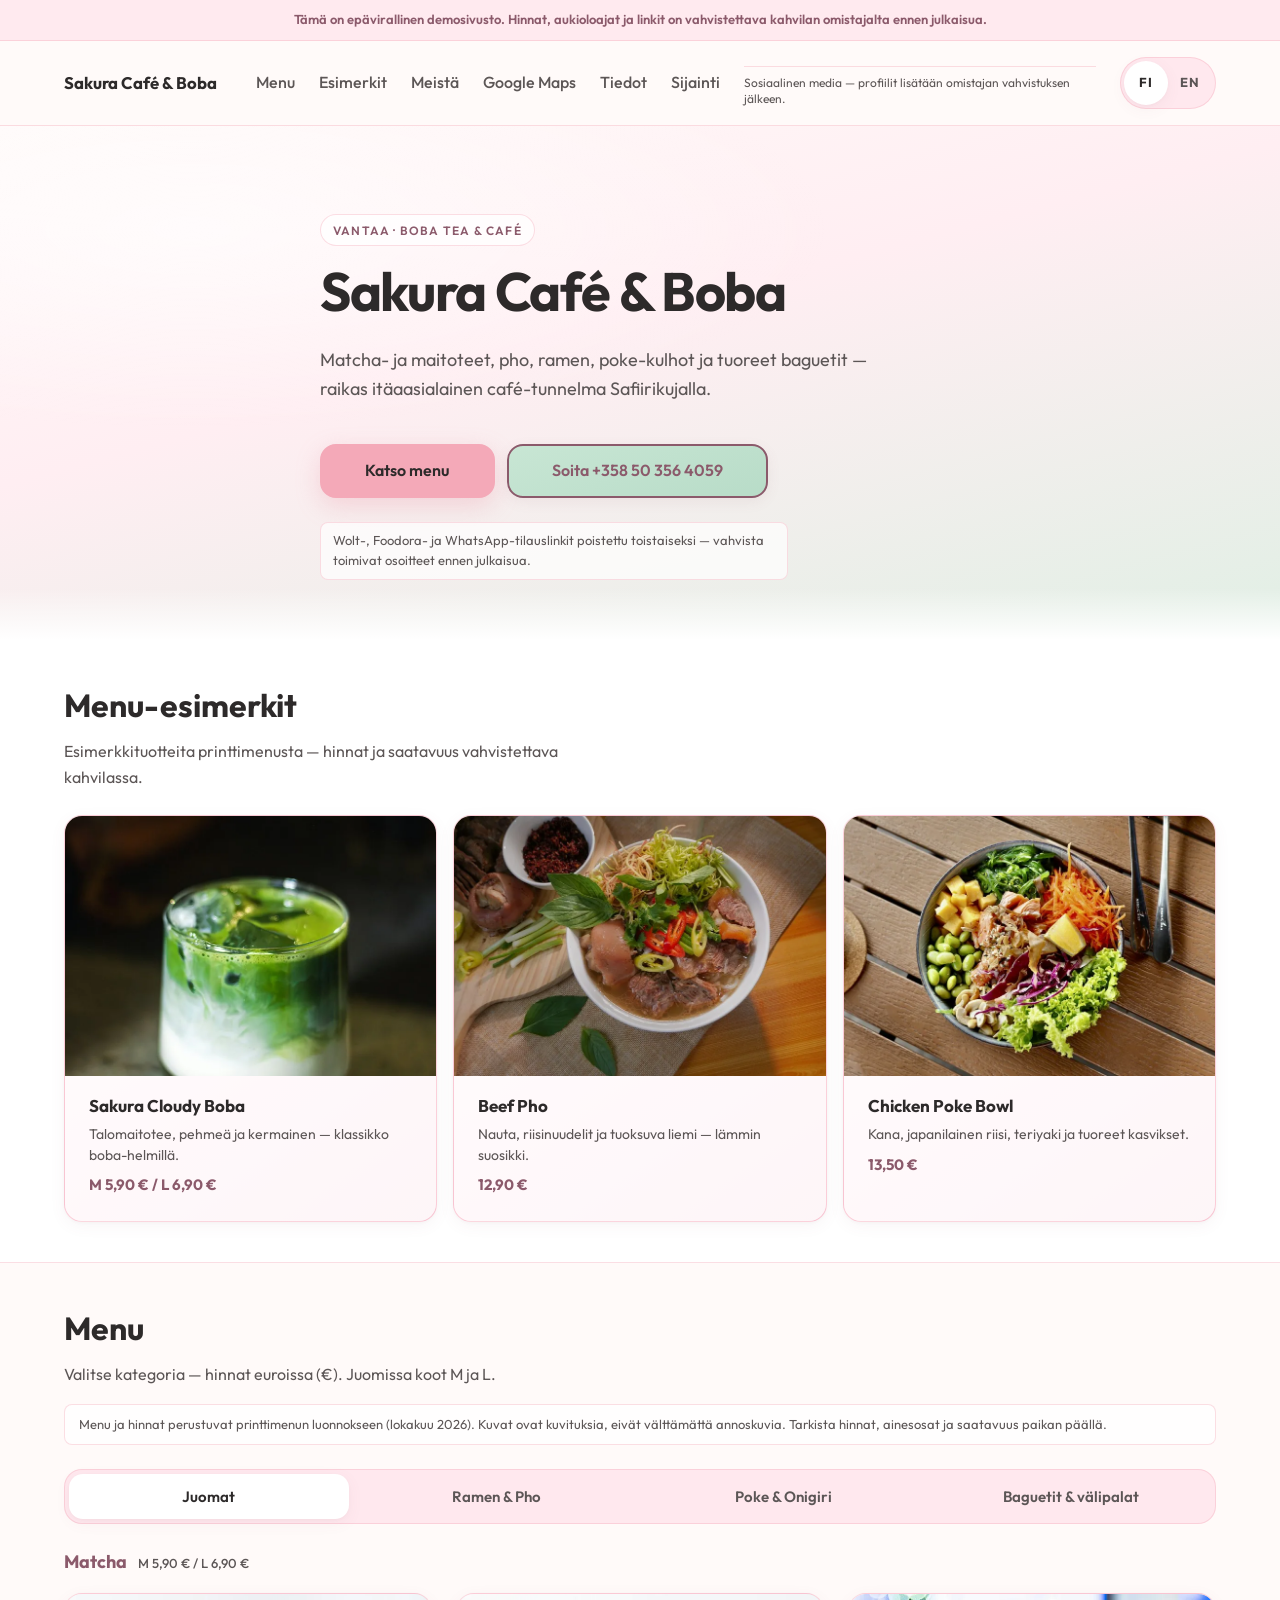
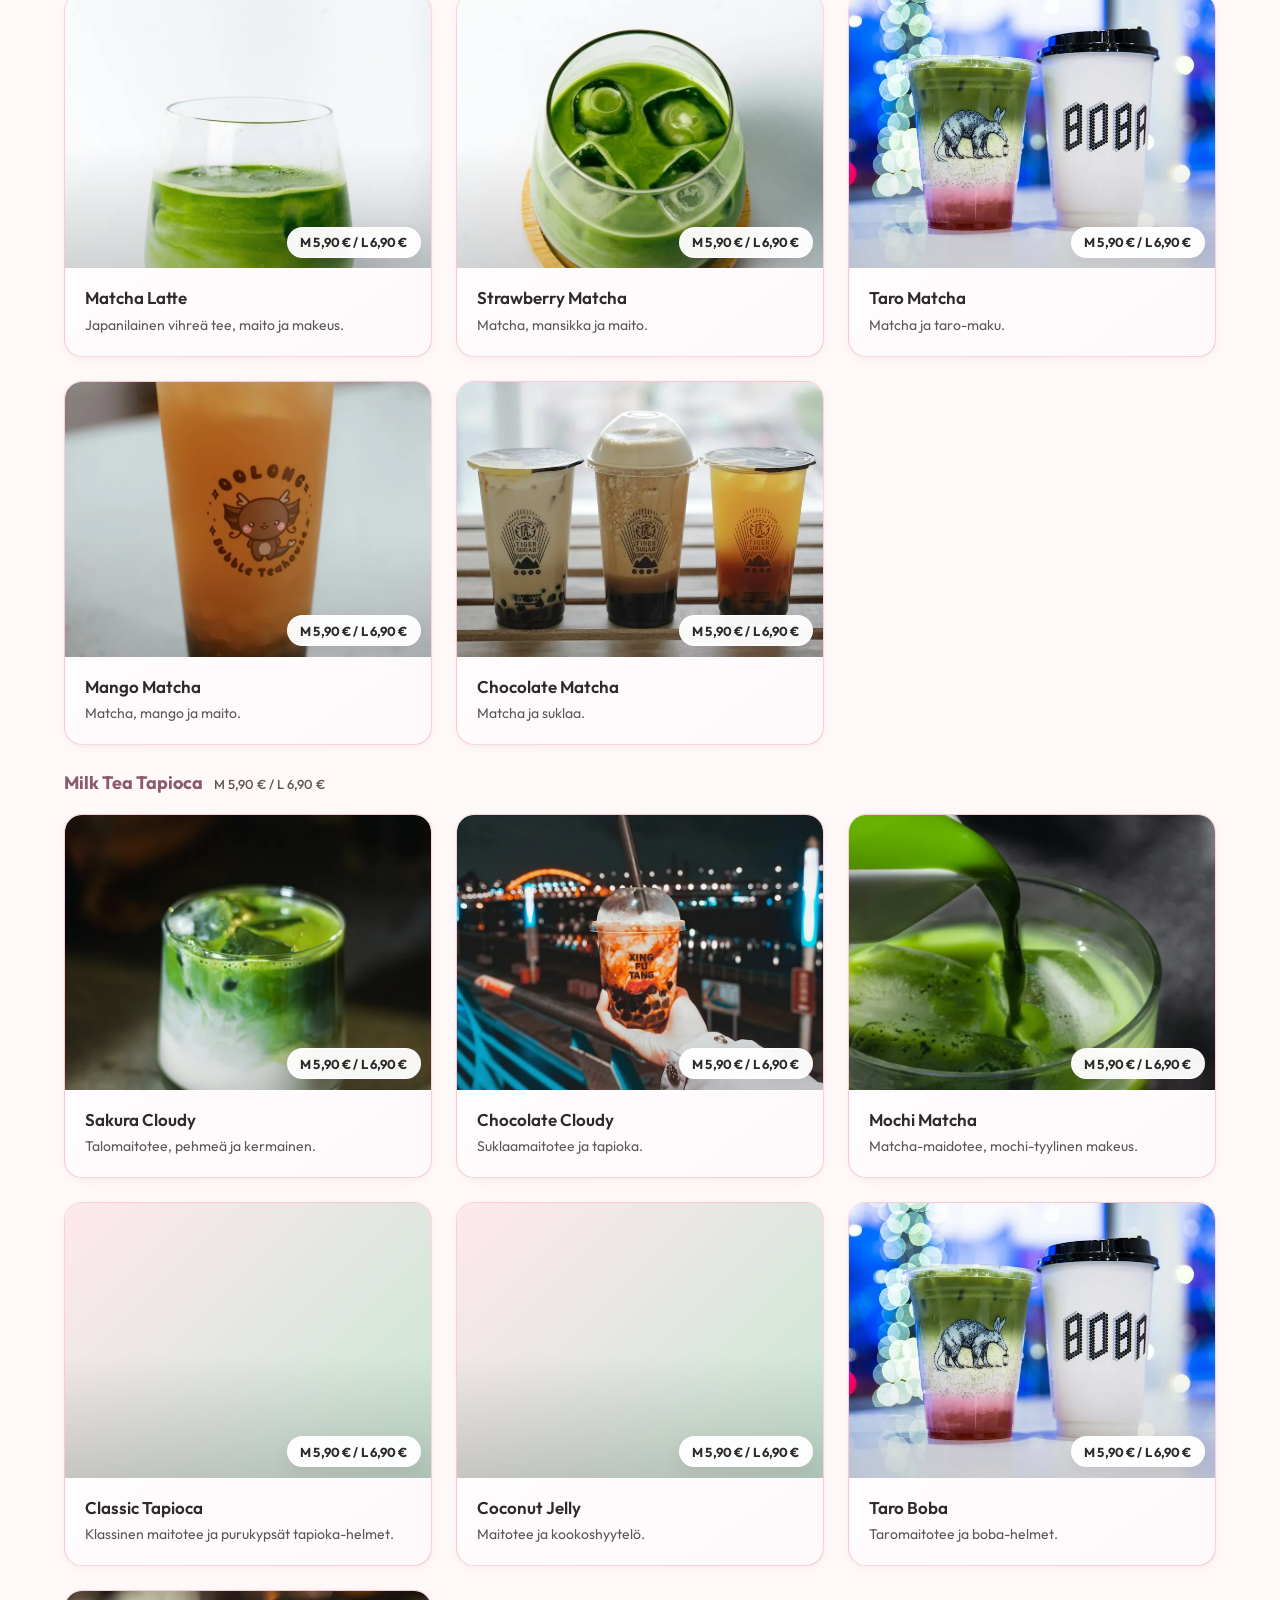
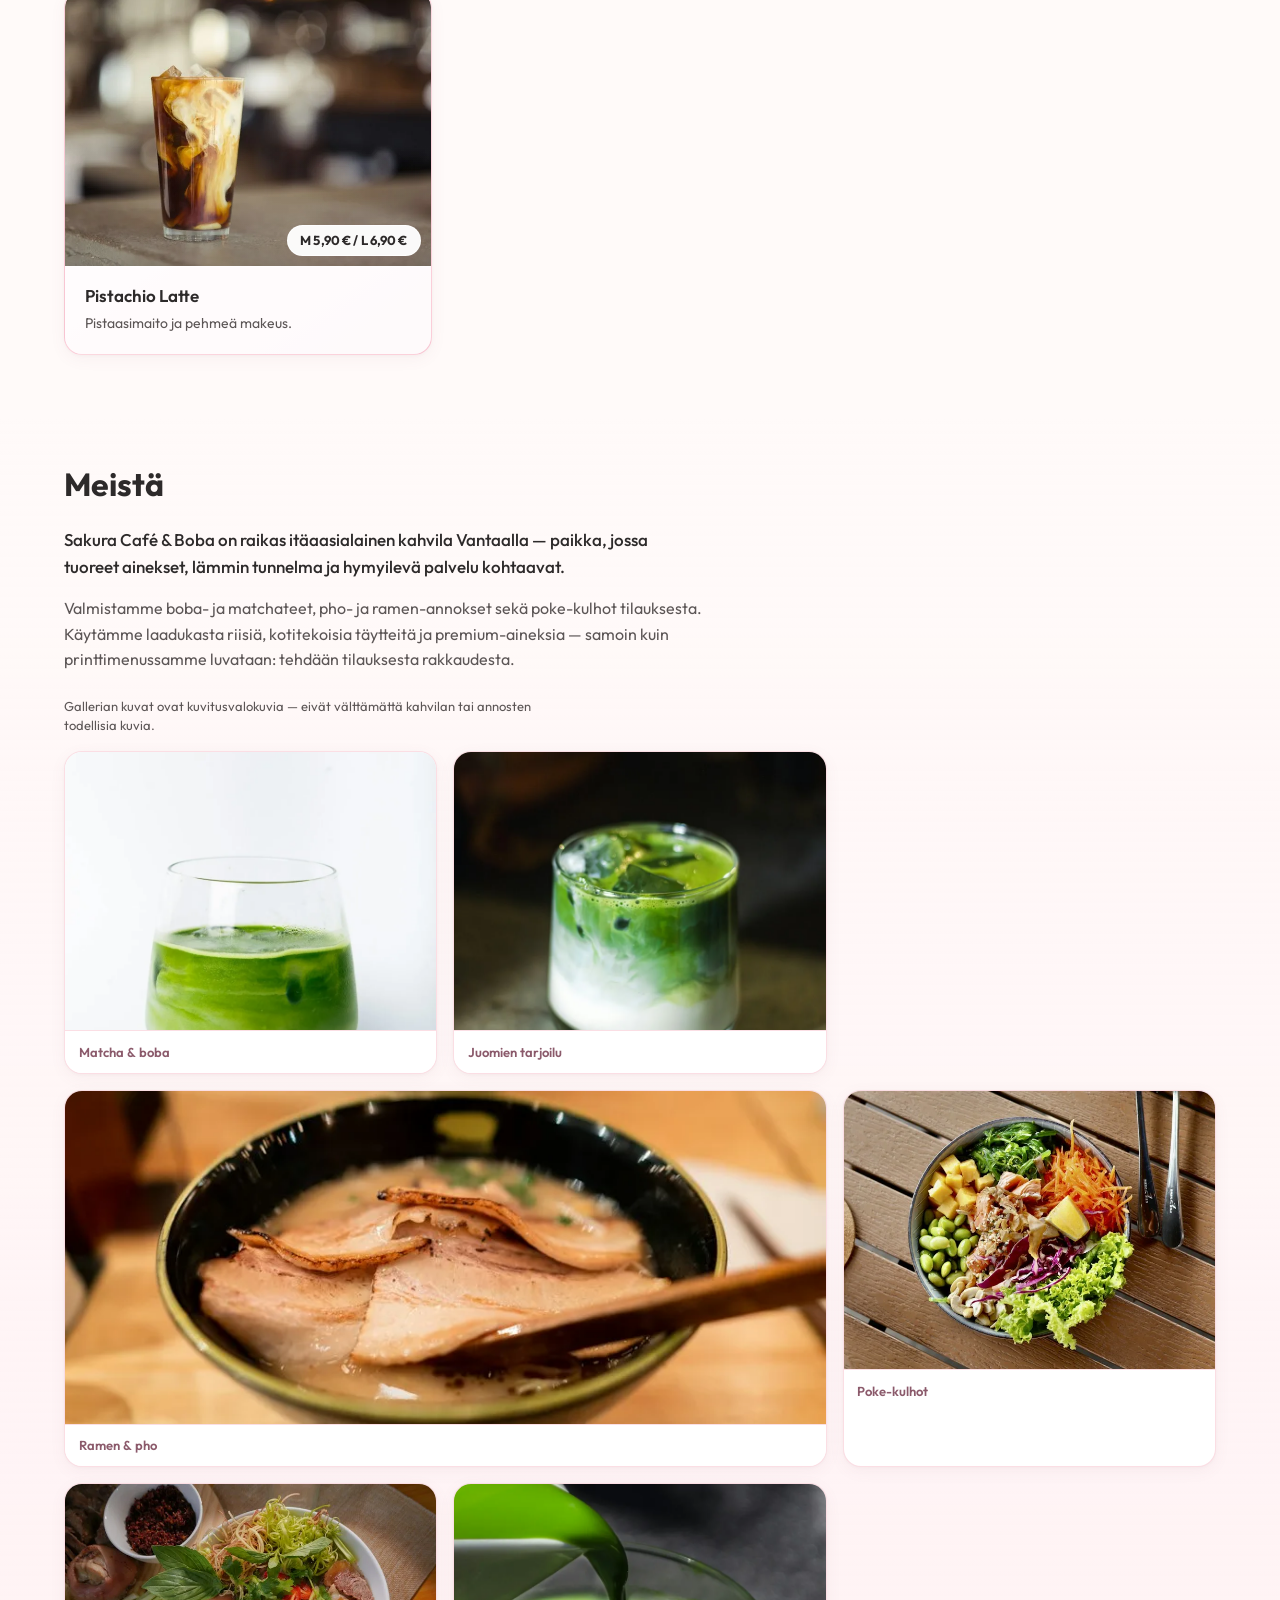
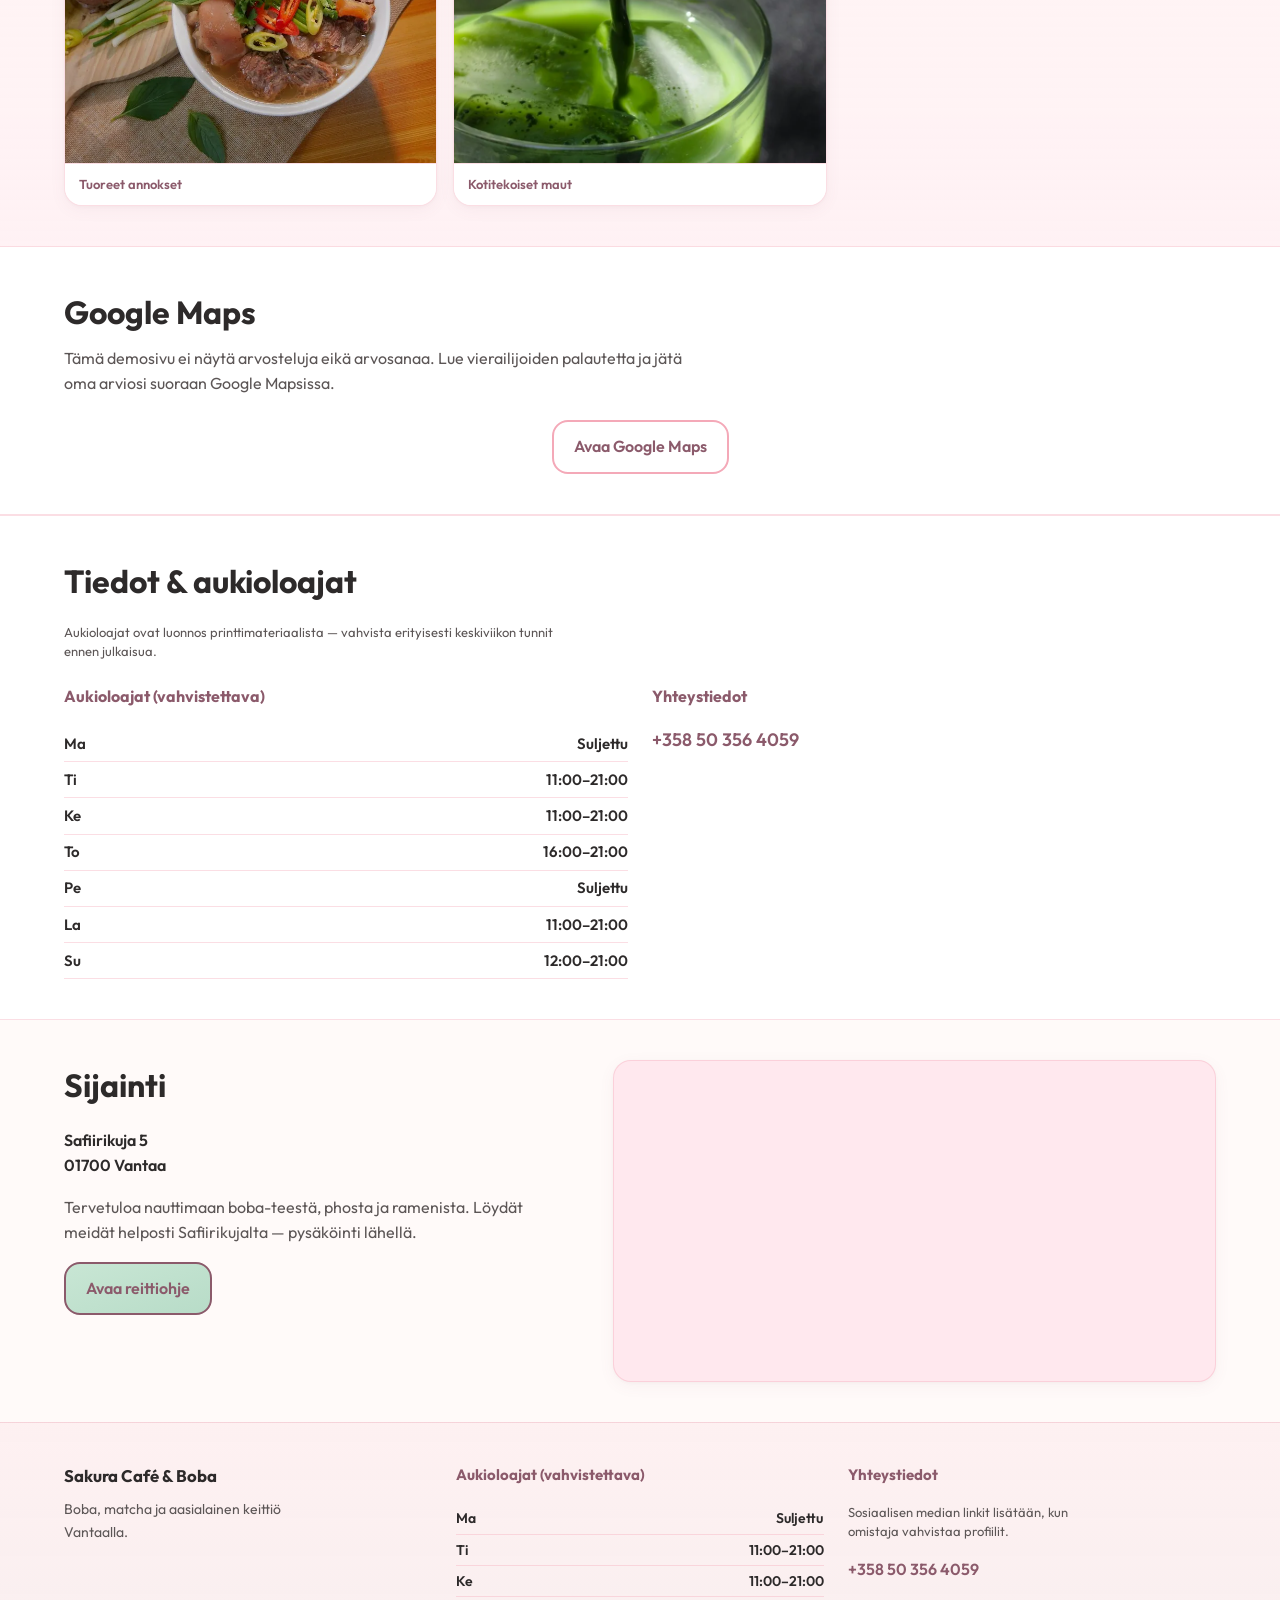
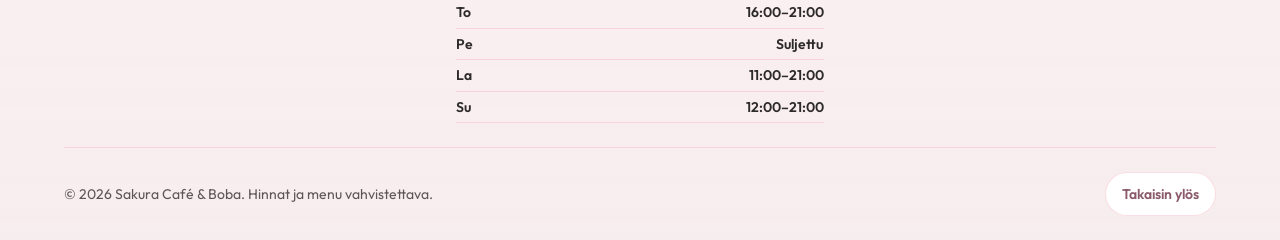
==== commit eb25bbb9: "обновление сайта" ====
--- a/index.html
+++ b/index.html
@@ -84,7 +84,10 @@
           <ul class="popular-hits__grid">
             <li class="popular-hits__card">
               <div class="popular-hits__media">
-                <img class="popular-hits__image" src="assets/images/menu/sakura-cloudy.jpg" alt="Sakura Cloudy Boba" width="400" height="280" loading="lazy" decoding="async">
+                <picture>
+                  <source type="image/webp" srcset="assets/images/menu/sakura-cloudy.webp">
+                  <img class="popular-hits__image" src="assets/images/menu/sakura-cloudy.jpg" alt="Sakura Cloudy Boba" width="400" height="280" loading="lazy" decoding="async">
+                </picture>
               </div>
               <div class="popular-hits__body">
                 <h3 class="popular-hits__name">Sakura Cloudy Boba</h3>
@@ -94,7 +97,10 @@
             </li>
             <li class="popular-hits__card">
               <div class="popular-hits__media">
-                <img class="popular-hits__image" src="assets/images/menu/beef-pho.jpg" alt="Beef Pho" width="400" height="280" loading="lazy" decoding="async">
+                <picture>
+                  <source type="image/webp" srcset="assets/images/menu/beef-meatball-pho.webp">
+                  <img class="popular-hits__image" src="assets/images/menu/beef-pho.jpg" alt="Beef Pho" width="400" height="280" loading="lazy" decoding="async">
+                </picture>
               </div>
               <div class="popular-hits__body">
                 <h3 class="popular-hits__name">Beef Pho</h3>
@@ -104,7 +110,10 @@
             </li>
             <li class="popular-hits__card">
               <div class="popular-hits__media">
-                <img class="popular-hits__image" src="assets/images/menu/chicken-poke.jpg" alt="Chicken Poke Bowl" width="400" height="280" loading="lazy" decoding="async">
+                <picture>
+                  <source type="image/webp" srcset="assets/images/menu/beef-poke.webp">
+                  <img class="popular-hits__image" src="assets/images/menu/chicken-poke.jpg" alt="Chicken Poke Bowl" width="400" height="280" loading="lazy" decoding="async">
+                </picture>
               </div>
               <div class="popular-hits__body">
                 <h3 class="popular-hits__name">Chicken Poke Bowl</h3>
@@ -135,7 +144,10 @@
               <ul class="menu__grid">
                 <li class="menu-card">
                   <div class="menu-card__media">
-                    <img class="menu-card__image" src="assets/images/menu/matcha-latte.jpg" alt="Matcha Latte – menukuva" width="400" height="280" loading="lazy" decoding="async">
+                    <picture>
+                      <source type="image/webp" srcset="assets/images/menu/matcha-latte.webp">
+                      <img class="menu-card__image" src="assets/images/menu/matcha-latte.jpg" alt="Matcha Latte – menukuva" width="400" height="280" loading="lazy" decoding="async">
+                    </picture>
                     <span class="menu-card__price">M 5,90 € / L 6,90 €</span>
                   </div>
                   <div class="menu-card__body">
@@ -145,7 +157,10 @@
                 </li>
                 <li class="menu-card">
                   <div class="menu-card__media">
-                    <img class="menu-card__image" src="assets/images/menu/strawberry-matcha.jpg" alt="Strawberry Matcha – menukuva" width="400" height="280" loading="lazy" decoding="async">
+                    <picture>
+                      <source type="image/webp" srcset="assets/images/menu/strawberry-matcha.webp">
+                      <img class="menu-card__image" src="assets/images/menu/strawberry-matcha.jpg" alt="Strawberry Matcha – menukuva" width="400" height="280" loading="lazy" decoding="async">
+                    </picture>
                     <span class="menu-card__price">M 5,90 € / L 6,90 €</span>
                   </div>
                   <div class="menu-card__body">
@@ -155,7 +170,10 @@
                 </li>
                 <li class="menu-card">
                   <div class="menu-card__media">
-                    <img class="menu-card__image" src="assets/images/menu/taro-matcha.jpg" alt="Taro Matcha – menukuva" width="400" height="280" loading="lazy" decoding="async">
+                    <picture>
+                      <source type="image/webp" srcset="assets/images/menu/taro-boba.webp">
+                      <img class="menu-card__image" src="assets/images/menu/taro-matcha.jpg" alt="Taro Matcha – menukuva" width="400" height="280" loading="lazy" decoding="async">
+                    </picture>
                     <span class="menu-card__price">M 5,90 € / L 6,90 €</span>
                   </div>
                   <div class="menu-card__body">
@@ -165,7 +183,10 @@
                 </li>
                 <li class="menu-card">
                   <div class="menu-card__media">
-                    <img class="menu-card__image" src="assets/images/menu/mango-matcha.jpg" alt="Mango Matcha – menukuva" width="400" height="280" loading="lazy" decoding="async">
+                    <picture>
+                      <source type="image/webp" srcset="assets/images/menu/mango-matcha.webp">
+                      <img class="menu-card__image" src="assets/images/menu/mango-matcha.jpg" alt="Mango Matcha – menukuva" width="400" height="280" loading="lazy" decoding="async">
+                    </picture>
                     <span class="menu-card__price">M 5,90 € / L 6,90 €</span>
                   </div>
                   <div class="menu-card__body">
@@ -175,7 +196,10 @@
                 </li>
                 <li class="menu-card">
                   <div class="menu-card__media">
-                    <img class="menu-card__image" src="assets/images/menu/chocolate-matcha.jpg" alt="Chocolate Matcha – menukuva" width="400" height="280" loading="lazy" decoding="async">
+                    <picture>
+                      <source type="image/webp" srcset="assets/images/menu/chocolate-matcha.webp">
+                      <img class="menu-card__image" src="assets/images/menu/chocolate-matcha.jpg" alt="Chocolate Matcha – menukuva" width="400" height="280" loading="lazy" decoding="async">
+                    </picture>
                     <span class="menu-card__price">M 5,90 € / L 6,90 €</span>
                   </div>
                   <div class="menu-card__body">
@@ -189,7 +213,10 @@
               <ul class="menu__grid">
                 <li class="menu-card">
                   <div class="menu-card__media">
-                    <img class="menu-card__image" src="assets/images/menu/sakura-cloudy.jpg" alt="Sakura Cloudy – menukuva" width="400" height="280" loading="lazy" decoding="async">
+                    <picture>
+                      <source type="image/webp" srcset="assets/images/menu/sakura-cloudy.webp">
+                      <img class="menu-card__image" src="assets/images/menu/sakura-cloudy.jpg" alt="Sakura Cloudy – menukuva" width="400" height="280" loading="lazy" decoding="async">
+                    </picture>
                     <span class="menu-card__price">M 5,90 € / L 6,90 €</span>
                   </div>
                   <div class="menu-card__body">
@@ -199,7 +226,10 @@
                 </li>
                 <li class="menu-card">
                   <div class="menu-card__media">
-                    <img class="menu-card__image" src="assets/images/menu/chocolate-cloudy.jpg" alt="Chocolate Cloudy – menukuva" width="400" height="280" loading="lazy" decoding="async">
+                    <picture>
+                      <source type="image/webp" srcset="assets/images/menu/chocolate-cloudy.webp">
+                      <img class="menu-card__image" src="assets/images/menu/chocolate-cloudy.jpg" alt="Chocolate Cloudy – menukuva" width="400" height="280" loading="lazy" decoding="async">
+                    </picture>
                     <span class="menu-card__price">M 5,90 € / L 6,90 €</span>
                   </div>
                   <div class="menu-card__body">
@@ -209,7 +239,10 @@
                 </li>
                 <li class="menu-card">
                   <div class="menu-card__media">
-                    <img class="menu-card__image" src="assets/images/menu/mochi-matcha.jpg" alt="Mochi Matcha – menukuva" width="400" height="280" loading="lazy" decoding="async">
+                    <picture>
+                      <source type="image/webp" srcset="assets/images/menu/mochi-matcha.webp">
+                      <img class="menu-card__image" src="assets/images/menu/mochi-matcha.jpg" alt="Mochi Matcha – menukuva" width="400" height="280" loading="lazy" decoding="async">
+                    </picture>
                     <span class="menu-card__price">M 5,90 € / L 6,90 €</span>
                   </div>
                   <div class="menu-card__body">
@@ -219,7 +252,10 @@
                 </li>
                 <li class="menu-card">
                   <div class="menu-card__media">
-                    <img class="menu-card__image" src="assets/images/menu/classic-tapioca.jpg" alt="Classic Tapioca – menukuva" width="400" height="280" loading="lazy" decoding="async">
+                    <picture>
+                      <source type="image/webp" srcset="assets/images/menu/classic-tapioca.webp">
+                      <img class="menu-card__image" src="assets/images/menu/classic-tapioca.jpg" alt="Classic Tapioca – menukuva" width="400" height="280" loading="lazy" decoding="async">
+                    </picture>
                     <span class="menu-card__price">M 5,90 € / L 6,90 €</span>
                   </div>
                   <div class="menu-card__body">
@@ -229,7 +265,10 @@
                 </li>
                 <li class="menu-card">
                   <div class="menu-card__media">
-                    <img class="menu-card__image" src="assets/images/menu/coconut-jelly.jpg" alt="Coconut Jelly – menukuva" width="400" height="280" loading="lazy" decoding="async">
+                    <picture>
+                      <source type="image/webp" srcset="assets/images/menu/coconut-jelly.webp">
+                      <img class="menu-card__image" src="assets/images/menu/coconut-jelly.jpg" alt="Coconut Jelly – menukuva" width="400" height="280" loading="lazy" decoding="async">
+                    </picture>
                     <span class="menu-card__price">M 5,90 € / L 6,90 €</span>
                   </div>
                   <div class="menu-card__body">
@@ -239,7 +278,10 @@
                 </li>
                 <li class="menu-card">
                   <div class="menu-card__media">
-                    <img class="menu-card__image" src="assets/images/menu/taro-boba.jpg" alt="Taro Boba – menukuva" width="400" height="280" loading="lazy" decoding="async">
+                    <picture>
+                      <source type="image/webp" srcset="assets/images/menu/taro-boba.webp">
+                      <img class="menu-card__image" src="assets/images/menu/taro-boba.jpg" alt="Taro Boba – menukuva" width="400" height="280" loading="lazy" decoding="async">
+                    </picture>
                     <span class="menu-card__price">M 5,90 € / L 6,90 €</span>
                   </div>
                   <div class="menu-card__body">
@@ -249,7 +291,10 @@
                 </li>
                 <li class="menu-card">
                   <div class="menu-card__media">
-                    <img class="menu-card__image" src="assets/images/menu/pistachio-latte.jpg" alt="Pistachio Latte – menukuva" width="400" height="280" loading="lazy" decoding="async">
+                    <picture>
+                      <source type="image/webp" srcset="assets/images/menu/pistachio-latte.webp">
+                      <img class="menu-card__image" src="assets/images/menu/pistachio-latte.jpg" alt="Pistachio Latte – menukuva" width="400" height="280" loading="lazy" decoding="async">
+                    </picture>
                     <span class="menu-card__price">M 5,90 € / L 6,90 €</span>
                   </div>
                   <div class="menu-card__body">
@@ -265,7 +310,10 @@
               <ul class="menu__grid">
                 <li class="menu-card">
                   <div class="menu-card__media">
-                    <img class="menu-card__image" src="assets/images/menu/sakura-ramen.jpg" alt="Sakura Ramen – menukuva" width="400" height="280" loading="lazy" decoding="async">
+                    <picture>
+                      <source type="image/webp" srcset="assets/images/menu/sakura-ramen.webp">
+                      <img class="menu-card__image" src="assets/images/menu/sakura-ramen.jpg" alt="Sakura Ramen – menukuva" width="400" height="280" loading="lazy" decoding="async">
+                    </picture>
                     <span class="menu-card__price">14,90 €</span>
                   </div>
                   <div class="menu-card__body">
@@ -275,7 +323,10 @@
                 </li>
                 <li class="menu-card">
                   <div class="menu-card__media">
-                    <img class="menu-card__image" src="assets/images/menu/shrimp-ramen.jpg" alt="Shrimp Ramen – menukuva" width="400" height="280" loading="lazy" decoding="async">
+                    <picture>
+                      <source type="image/webp" srcset="assets/images/menu/shrimp-ramen.webp">
+                      <img class="menu-card__image" src="assets/images/menu/shrimp-ramen.jpg" alt="Shrimp Ramen – menukuva" width="400" height="280" loading="lazy" decoding="async">
+                    </picture>
                     <span class="menu-card__price">14,90 €</span>
                   </div>
                   <div class="menu-card__body">
@@ -285,7 +336,10 @@
                 </li>
                 <li class="menu-card">
                   <div class="menu-card__media">
-                    <img class="menu-card__image" src="assets/images/menu/chicken-rice.jpg" alt="Chicken Rice – menukuva" width="400" height="280" loading="lazy" decoding="async">
+                    <picture>
+                      <source type="image/webp" srcset="assets/images/menu/chicken-rice.webp">
+                      <img class="menu-card__image" src="assets/images/menu/chicken-rice.jpg" alt="Chicken Rice – menukuva" width="400" height="280" loading="lazy" decoding="async">
+                    </picture>
                     <span class="menu-card__price">14,50 €</span>
                   </div>
                   <div class="menu-card__body">
@@ -295,7 +349,10 @@
                 </li>
                 <li class="menu-card">
                   <div class="menu-card__media">
-                    <img class="menu-card__image" src="assets/images/menu/beef-ramen.jpg" alt="Beef Ramen – menukuva" width="400" height="280" loading="lazy" decoding="async">
+                    <picture>
+                      <source type="image/webp" srcset="assets/images/menu/beef-ramen.webp">
+                      <img class="menu-card__image" src="assets/images/menu/beef-ramen.jpg" alt="Beef Ramen – menukuva" width="400" height="280" loading="lazy" decoding="async">
+                    </picture>
                     <span class="menu-card__price">14,90 €</span>
                   </div>
                   <div class="menu-card__body">
@@ -305,7 +362,10 @@
                 </li>
                 <li class="menu-card">
                   <div class="menu-card__media">
-                    <img class="menu-card__image" src="assets/images/menu/tofu-ramen.jpg" alt="Tofu Ramen – menukuva" width="400" height="280" loading="lazy" decoding="async">
+                    <picture>
+                      <source type="image/webp" srcset="assets/images/menu/beef-ramen.webp">
+                      <img class="menu-card__image" src="assets/images/menu/tofu-ramen.jpg" alt="Tofu Ramen – menukuva" width="400" height="280" loading="lazy" decoding="async">
+                    </picture>
                     <span class="menu-card__price">14,50 €</span>
                   </div>
                   <div class="menu-card__body">
@@ -320,7 +380,10 @@
               <ul class="menu__grid">
                 <li class="menu-card">
                   <div class="menu-card__media">
-                    <img class="menu-card__image" src="assets/images/menu/beef-pho.jpg" alt="Beef Pho – menukuva" width="400" height="280" loading="lazy" decoding="async">
+                    <picture>
+                      <source type="image/webp" srcset="assets/images/menu/beef-meatball-pho.webp">
+                      <img class="menu-card__image" src="assets/images/menu/beef-pho.jpg" alt="Beef Pho – menukuva" width="400" height="280" loading="lazy" decoding="async">
+                    </picture>
                     <span class="menu-card__price">12,90 €</span>
                   </div>
                   <div class="menu-card__body">
@@ -330,7 +393,10 @@
                 </li>
                 <li class="menu-card">
                   <div class="menu-card__media">
-                    <img class="menu-card__image" src="assets/images/menu/chicken-pho.jpg" alt="Chicken Pho – menukuva" width="400" height="280" loading="lazy" decoding="async">
+                    <picture>
+                      <source type="image/webp" srcset="assets/images/menu/chicken-pho.webp">
+                      <img class="menu-card__image" src="assets/images/menu/chicken-pho.jpg" alt="Chicken Pho – menukuva" width="400" height="280" loading="lazy" decoding="async">
+                    </picture>
                     <span class="menu-card__price">12,90 €</span>
                   </div>
                   <div class="menu-card__body">
@@ -340,7 +406,10 @@
                 </li>
                 <li class="menu-card">
                   <div class="menu-card__media">
-                    <img class="menu-card__image" src="assets/images/menu/shrimp-pho.jpg" alt="Shrimp Pho – menukuva" width="400" height="280" loading="lazy" decoding="async">
+                    <picture>
+                      <source type="image/webp" srcset="assets/images/menu/shrimp-pho.webp">
+                      <img class="menu-card__image" src="assets/images/menu/shrimp-pho.jpg" alt="Shrimp Pho – menukuva" width="400" height="280" loading="lazy" decoding="async">
+                    </picture>
                     <span class="menu-card__price">13,90 €</span>
                   </div>
                   <div class="menu-card__body">
@@ -350,7 +419,10 @@
                 </li>
                 <li class="menu-card">
                   <div class="menu-card__media">
-                    <img class="menu-card__image" src="assets/images/menu/tofu-pho.jpg" alt="Tofu Pho – menukuva" width="400" height="280" loading="lazy" decoding="async">
+                    <picture>
+                      <source type="image/webp" srcset="assets/images/menu/chicken-pho.webp">
+                      <img class="menu-card__image" src="assets/images/menu/tofu-pho.jpg" alt="Tofu Pho – menukuva" width="400" height="280" loading="lazy" decoding="async">
+                    </picture>
                     <span class="menu-card__price">13,90 €</span>
                   </div>
                   <div class="menu-card__body">
@@ -360,7 +432,10 @@
                 </li>
                 <li class="menu-card">
                   <div class="menu-card__media">
-                    <img class="menu-card__image" src="assets/images/menu/beef-meatball-pho.jpg" alt="Beef Meatball Pho – menukuva" width="400" height="280" loading="lazy" decoding="async">
+                    <picture>
+                      <source type="image/webp" srcset="assets/images/menu/beef-meatball-pho.webp">
+                      <img class="menu-card__image" src="assets/images/menu/beef-meatball-pho.jpg" alt="Beef Meatball Pho – menukuva" width="400" height="280" loading="lazy" decoding="async">
+                    </picture>
                     <span class="menu-card__price">13,90 €</span>
                   </div>
                   <div class="menu-card__body">
@@ -370,7 +445,10 @@
                 </li>
                 <li class="menu-card">
                   <div class="menu-card__media">
-                    <img class="menu-card__image" src="assets/images/menu/kids-pho.jpg" alt="Kids Pho – menukuva" width="400" height="280" loading="lazy" decoding="async">
+                    <picture>
+                      <source type="image/webp" srcset="assets/images/menu/beef-meatball-pho.webp">
+                      <img class="menu-card__image" src="assets/images/menu/kids-pho.jpg" alt="Kids Pho – menukuva" width="400" height="280" loading="lazy" decoding="async">
+                    </picture>
                     <span class="menu-card__price">11,90 €</span>
                   </div>
                   <div class="menu-card__body">
@@ -387,7 +465,10 @@
               <ul class="menu__grid">
                 <li class="menu-card">
                   <div class="menu-card__media">
-                    <img class="menu-card__image" src="assets/images/menu/beef-poke.jpg" alt="Beef Poke Bowl – menukuva" width="400" height="280" loading="lazy" decoding="async">
+                    <picture>
+                      <source type="image/webp" srcset="assets/images/menu/beef-poke.webp">
+                      <img class="menu-card__image" src="assets/images/menu/beef-poke.jpg" alt="Beef Poke Bowl – menukuva" width="400" height="280" loading="lazy" decoding="async">
+                    </picture>
                     <span class="menu-card__price">13,50 €</span>
                   </div>
                   <div class="menu-card__body">
@@ -397,7 +478,10 @@
                 </li>
                 <li class="menu-card">
                   <div class="menu-card__media">
-                    <img class="menu-card__image" src="assets/images/menu/chicken-poke.jpg" alt="Chicken Poke Bowl – menukuva" width="400" height="280" loading="lazy" decoding="async">
+                    <picture>
+                      <source type="image/webp" srcset="assets/images/menu/beef-poke.webp">
+                      <img class="menu-card__image" src="assets/images/menu/chicken-poke.jpg" alt="Chicken Poke Bowl – menukuva" width="400" height="280" loading="lazy" decoding="async">
+                    </picture>
                     <span class="menu-card__price">13,50 €</span>
                   </div>
                   <div class="menu-card__body">
@@ -407,7 +491,10 @@
                 </li>
                 <li class="menu-card">
                   <div class="menu-card__media">
-                    <img class="menu-card__image" src="assets/images/menu/shrimp-poke.jpg" alt="Shrimp Poke Bowl – menukuva" width="400" height="280" loading="lazy" decoding="async">
+                    <picture>
+                      <source type="image/webp" srcset="assets/images/menu/beef-poke.webp">
+                      <img class="menu-card__image" src="assets/images/menu/shrimp-poke.jpg" alt="Shrimp Poke Bowl – menukuva" width="400" height="280" loading="lazy" decoding="async">
+                    </picture>
                     <span class="menu-card__price">13,50 €</span>
                   </div>
                   <div class="menu-card__body">
@@ -417,7 +504,10 @@
                 </li>
                 <li class="menu-card">
                   <div class="menu-card__media">
-                    <img class="menu-card__image" src="assets/images/menu/tuna-poke.jpg" alt="Tuna Poke Bowl – menukuva" width="400" height="280" loading="lazy" decoding="async">
+                    <picture>
+                      <source type="image/webp" srcset="assets/images/menu/beef-poke.webp">
+                      <img class="menu-card__image" src="assets/images/menu/tuna-poke.jpg" alt="Tuna Poke Bowl – menukuva" width="400" height="280" loading="lazy" decoding="async">
+                    </picture>
                     <span class="menu-card__price">12,50 €</span>
                   </div>
                   <div class="menu-card__body">
@@ -427,7 +517,10 @@
                 </li>
                 <li class="menu-card">
                   <div class="menu-card__media">
-                    <img class="menu-card__image" src="assets/images/menu/tofu-poke.jpg" alt="Tofu Poke Bowl – menukuva" width="400" height="280" loading="lazy" decoding="async">
+                    <picture>
+                      <source type="image/webp" srcset="assets/images/menu/beef-poke.webp">
+                      <img class="menu-card__image" src="assets/images/menu/tofu-poke.jpg" alt="Tofu Poke Bowl – menukuva" width="400" height="280" loading="lazy" decoding="async">
+                    </picture>
                     <span class="menu-card__price">12,50 €</span>
                   </div>
                   <div class="menu-card__body">
@@ -441,7 +534,10 @@
               <ul class="menu__grid">
                 <li class="menu-card">
                   <div class="menu-card__media">
-                    <img class="menu-card__image" src="assets/images/menu/onigiri-chicken.jpg" alt="Chicken Onigiri – menukuva" width="400" height="280" loading="lazy" decoding="async">
+                    <picture>
+                      <source type="image/webp" srcset="assets/images/menu/onigiri-beef.webp">
+                      <img class="menu-card__image" src="assets/images/menu/onigiri-chicken.jpg" alt="Chicken Onigiri – menukuva" width="400" height="280" loading="lazy" decoding="async">
+                    </picture>
                     <span class="menu-card__price">3,90 €</span>
                   </div>
                   <div class="menu-card__body">
@@ -451,7 +547,10 @@
                 </li>
                 <li class="menu-card">
                   <div class="menu-card__media">
-                    <img class="menu-card__image" src="assets/images/menu/onigiri-beef.jpg" alt="Beef Onigiri – menukuva" width="400" height="280" loading="lazy" decoding="async">
+                    <picture>
+                      <source type="image/webp" srcset="assets/images/menu/onigiri-beef.webp">
+                      <img class="menu-card__image" src="assets/images/menu/onigiri-beef.jpg" alt="Beef Onigiri – menukuva" width="400" height="280" loading="lazy" decoding="async">
+                    </picture>
                     <span class="menu-card__price">3,90 €</span>
                   </div>
                   <div class="menu-card__body">
@@ -461,7 +560,10 @@
                 </li>
                 <li class="menu-card">
                   <div class="menu-card__media">
-                    <img class="menu-card__image" src="assets/images/menu/onigiri-tuna.jpg" alt="Tuna Onigiri – menukuva" width="400" height="280" loading="lazy" decoding="async">
+                    <picture>
+                      <source type="image/webp" srcset="assets/images/menu/onigiri-beef.webp">
+                      <img class="menu-card__image" src="assets/images/menu/onigiri-tuna.jpg" alt="Tuna Onigiri – menukuva" width="400" height="280" loading="lazy" decoding="async">
+                    </picture>
                     <span class="menu-card__price">3,90 €</span>
                   </div>
                   <div class="menu-card__body">
@@ -471,7 +573,10 @@
                 </li>
                 <li class="menu-card">
                   <div class="menu-card__media">
-                    <img class="menu-card__image" src="assets/images/menu/onigiri-shrimp.jpg" alt="Shrimp Onigiri – menukuva" width="400" height="280" loading="lazy" decoding="async">
+                    <picture>
+                      <source type="image/webp" srcset="assets/images/menu/onigiri-beef.webp">
+                      <img class="menu-card__image" src="assets/images/menu/onigiri-shrimp.jpg" alt="Shrimp Onigiri – menukuva" width="400" height="280" loading="lazy" decoding="async">
+                    </picture>
                     <span class="menu-card__price">3,90 €</span>
                   </div>
                   <div class="menu-card__body">
@@ -487,7 +592,10 @@
               <ul class="menu__grid">
                 <li class="menu-card">
                   <div class="menu-card__media">
-                    <img class="menu-card__image" src="assets/images/menu/baguette-chicken.jpg" alt="Chicken Baguette – menukuva" width="400" height="280" loading="lazy" decoding="async">
+                    <picture>
+                      <source type="image/webp" srcset="assets/images/menu/baguette-beef.webp">
+                      <img class="menu-card__image" src="assets/images/menu/baguette-chicken.jpg" alt="Chicken Baguette – menukuva" width="400" height="280" loading="lazy" decoding="async">
+                    </picture>
                     <span class="menu-card__price">9,50 €</span>
                   </div>
                   <div class="menu-card__body">
@@ -497,7 +605,10 @@
                 </li>
                 <li class="menu-card">
                   <div class="menu-card__media">
-                    <img class="menu-card__image" src="assets/images/menu/baguette-beef.jpg" alt="Beef Baguette – menukuva" width="400" height="280" loading="lazy" decoding="async">
+                    <picture>
+                      <source type="image/webp" srcset="assets/images/menu/baguette-beef.webp">
+                      <img class="menu-card__image" src="assets/images/menu/baguette-beef.jpg" alt="Beef Baguette – menukuva" width="400" height="280" loading="lazy" decoding="async">
+                    </picture>
                     <span class="menu-card__price">9,50 €</span>
                   </div>
                   <div class="menu-card__body">
@@ -507,7 +618,10 @@
                 </li>
                 <li class="menu-card">
                   <div class="menu-card__media">
-                    <img class="menu-card__image" src="assets/images/menu/baguette-pork.jpg" alt="Pork Baguette – menukuva" width="400" height="280" loading="lazy" decoding="async">
+                    <picture>
+                      <source type="image/webp" srcset="assets/images/menu/baguette-beef.webp">
+                      <img class="menu-card__image" src="assets/images/menu/baguette-pork.jpg" alt="Pork Baguette – menukuva" width="400" height="280" loading="lazy" decoding="async">
+                    </picture>
                     <span class="menu-card__price">9,50 €</span>
                   </div>
                   <div class="menu-card__body">
@@ -517,7 +631,10 @@
                 </li>
                 <li class="menu-card">
                   <div class="menu-card__media">
-                    <img class="menu-card__image" src="assets/images/menu/baguette-tuna.jpg" alt="Tuna Baguette – menukuva" width="400" height="280" loading="lazy" decoding="async">
+                    <picture>
+                      <source type="image/webp" srcset="assets/images/menu/baguette-beef.webp">
+                      <img class="menu-card__image" src="assets/images/menu/baguette-tuna.jpg" alt="Tuna Baguette – menukuva" width="400" height="280" loading="lazy" decoding="async">
+                    </picture>
                     <span class="menu-card__price">9,50 €</span>
                   </div>
                   <div class="menu-card__body">
@@ -531,7 +648,10 @@
               <ul class="menu__grid">
                 <li class="menu-card">
                   <div class="menu-card__media">
-                    <img class="menu-card__image" src="assets/images/menu/fried-shrimp.jpg" alt="Fried Shrimp 5× – menukuva" width="400" height="280" loading="lazy" decoding="async">
+                    <picture>
+                      <source type="image/webp" srcset="assets/images/menu/fried-shrimp.webp">
+                      <img class="menu-card__image" src="assets/images/menu/fried-shrimp.jpg" alt="Fried Shrimp 5× – menukuva" width="400" height="280" loading="lazy" decoding="async">
+                    </picture>
                     <span class="menu-card__price">6,50 €</span>
                   </div>
                   <div class="menu-card__body">
@@ -541,7 +661,10 @@
                 </li>
                 <li class="menu-card">
                   <div class="menu-card__media">
-                    <img class="menu-card__image" src="assets/images/menu/spring-rolls-chicken.jpg" alt="Spring Rolls 4× (Chicken) – menukuva" width="400" height="280" loading="lazy" decoding="async">
+                    <picture>
+                      <source type="image/webp" srcset="assets/images/menu/spring-rolls-chicken.webp">
+                      <img class="menu-card__image" src="assets/images/menu/spring-rolls-chicken.jpg" alt="Spring Rolls 4× (Chicken) – menukuva" width="400" height="280" loading="lazy" decoding="async">
+                    </picture>
                     <span class="menu-card__price">5,90 €</span>
                   </div>
                   <div class="menu-card__body">
@@ -551,7 +674,10 @@
                 </li>
                 <li class="menu-card">
                   <div class="menu-card__media">
-                    <img class="menu-card__image" src="assets/images/menu/spring-rolls-veg.jpg" alt="Spring Rolls 4× (Veg) – menukuva" width="400" height="280" loading="lazy" decoding="async">
+                    <picture>
+                      <source type="image/webp" srcset="assets/images/menu/spring-rolls-chicken.webp">
+                      <img class="menu-card__image" src="assets/images/menu/spring-rolls-veg.jpg" alt="Spring Rolls 4× (Veg) – menukuva" width="400" height="280" loading="lazy" decoding="async">
+                    </picture>
                     <span class="menu-card__price">5,50 €</span>
                   </div>
                   <div class="menu-card__body">
@@ -578,37 +704,55 @@
           <ul class="about__gallery" aria-label="Kahvilan tunnelmaa">
             <li class="about__gallery-item">
               <figure class="about__figure">
-                <img class="about__image" src="assets/images/menu/matcha-latte.jpg" alt="Matcha latte — juomien tarjoilu" width="480" height="360" loading="lazy" decoding="async">
+                <picture>
+                  <source type="image/webp" srcset="assets/images/menu/matcha-latte.webp">
+                  <img class="about__image" src="assets/images/menu/matcha-latte.jpg" alt="Matcha latte — juomien tarjoilu" width="480" height="360" loading="lazy" decoding="async">
+                </picture>
                 <figcaption class="about__caption" data-fi="Matcha &amp; boba" data-en="Matcha &amp; boba">Matcha &amp; boba</figcaption>
               </figure>
             </li>
             <li class="about__gallery-item">
               <figure class="about__figure">
-                <img class="about__image" src="assets/images/menu/sakura-cloudy.jpg" alt="Sakura Cloudy — talomaitotee" width="480" height="360" loading="lazy" decoding="async">
+                <picture>
+                  <source type="image/webp" srcset="assets/images/menu/sakura-cloudy.webp">
+                  <img class="about__image" src="assets/images/menu/sakura-cloudy.jpg" alt="Sakura Cloudy — talomaitotee" width="480" height="360" loading="lazy" decoding="async">
+                </picture>
                 <figcaption class="about__caption" data-fi="Juomien tarjoilu" data-en="Drink presentation">Juomien tarjoilu</figcaption>
               </figure>
             </li>
             <li class="about__gallery-item about__gallery-item--wide">
               <figure class="about__figure">
-                <img class="about__image" src="assets/images/menu/sakura-ramen.jpg" alt="Sakura Ramen — lämmin annos" width="640" height="360" loading="lazy" decoding="async">
+                <picture>
+                  <source type="image/webp" srcset="assets/images/menu/sakura-ramen.webp">
+                  <img class="about__image" src="assets/images/menu/sakura-ramen.jpg" alt="Sakura Ramen — lämmin annos" width="640" height="360" loading="lazy" decoding="async">
+                </picture>
                 <figcaption class="about__caption" data-fi="Ramen &amp; pho" data-en="Ramen &amp; pho">Ramen &amp; pho</figcaption>
               </figure>
             </li>
             <li class="about__gallery-item">
               <figure class="about__figure">
-                <img class="about__image" src="assets/images/menu/chicken-poke.jpg" alt="Chicken Poke Bowl — tuore kulho" width="480" height="360" loading="lazy" decoding="async">
+                <picture>
+                  <source type="image/webp" srcset="assets/images/menu/beef-poke.webp">
+                  <img class="about__image" src="assets/images/menu/chicken-poke.jpg" alt="Chicken Poke Bowl — tuore kulho" width="480" height="360" loading="lazy" decoding="async">
+                </picture>
                 <figcaption class="about__caption" data-fi="Poke-kulhot" data-en="Poke bowls">Poke-kulhot</figcaption>
               </figure>
             </li>
             <li class="about__gallery-item">
               <figure class="about__figure">
-                <img class="about__image" src="assets/images/menu/beef-pho.jpg" alt="Beef Pho — tuoksuva liemi" width="480" height="360" loading="lazy" decoding="async">
+                <picture>
+                  <source type="image/webp" srcset="assets/images/menu/beef-meatball-pho.webp">
+                  <img class="about__image" src="assets/images/menu/beef-pho.jpg" alt="Beef Pho — tuoksuva liemi" width="480" height="360" loading="lazy" decoding="async">
+                </picture>
                 <figcaption class="about__caption" data-fi="Tuoreet annokset" data-en="Fresh plates">Tuoreet annokset</figcaption>
               </figure>
             </li>
             <li class="about__gallery-item">
               <figure class="about__figure">
-                <img class="about__image" src="assets/images/menu/mochi-matcha.jpg" alt="Mochi Matcha — valmistus ja tarjoilu" width="480" height="360" loading="lazy" decoding="async">
+                <picture>
+                  <source type="image/webp" srcset="assets/images/menu/mochi-matcha.webp">
+                  <img class="about__image" src="assets/images/menu/mochi-matcha.jpg" alt="Mochi Matcha — valmistus ja tarjoilu" width="480" height="360" loading="lazy" decoding="async">
+                </picture>
                 <figcaption class="about__caption" data-fi="Kotitekoiset maut" data-en="Homemade flavours">Kotitekoiset maut</figcaption>
               </figure>
             </li>
--- a/css/styles.css
+++ b/css/styles.css
@@ -868,6 +868,78 @@
   line-height: 1.5;
 }
 
+/* Menu cards — compact on narrow viewports */
+@media (max-width: 479px) {
+  .menu__grid {
+    gap: 0.625rem;
+  }
+
+  .menu-card {
+    border-radius: 14px;
+  }
+
+  .menu-card__media {
+    border-radius: 12px 12px 0 0;
+  }
+
+  .menu-card__body {
+    padding: 0.75rem 0.65rem 0.85rem;
+    gap: 0.25rem;
+  }
+
+  .menu-card__title {
+    font-size: 0.9375rem;
+    line-height: 1.28;
+  }
+
+  .menu-card__desc {
+    font-size: 0.8125rem;
+    line-height: 1.45;
+  }
+
+  .menu-card__price {
+    right: 0.45rem;
+    bottom: 0.45rem;
+    padding: 0.28rem 0.5rem;
+    font-size: 0.6875rem;
+    line-height: 1.2;
+  }
+}
+
+@media (min-width: 360px) and (max-width: 479px) {
+  .menu__grid {
+    grid-template-columns: repeat(2, minmax(0, 1fr));
+  }
+
+  .menu-card__body {
+    padding: 0.625rem 0.5rem 0.75rem;
+  }
+
+  .menu-card__title {
+    font-size: 0.875rem;
+  }
+
+  .menu-card__desc {
+    font-size: 0.78125rem;
+  }
+
+  .menu-card__price {
+    right: 0.35rem;
+    bottom: 0.35rem;
+    max-width: calc(100% - 0.7rem);
+    padding: 0.25rem 0.45rem;
+    font-size: 0.6875rem;
+    line-height: 1.15;
+    text-align: center;
+  }
+}
+
+@media (max-width: 359px) {
+  .menu__grid {
+    grid-template-columns: minmax(0, 1fr);
+  }
+}
+
 /* About */
 .about {
   padding-block: var(--space-lg);
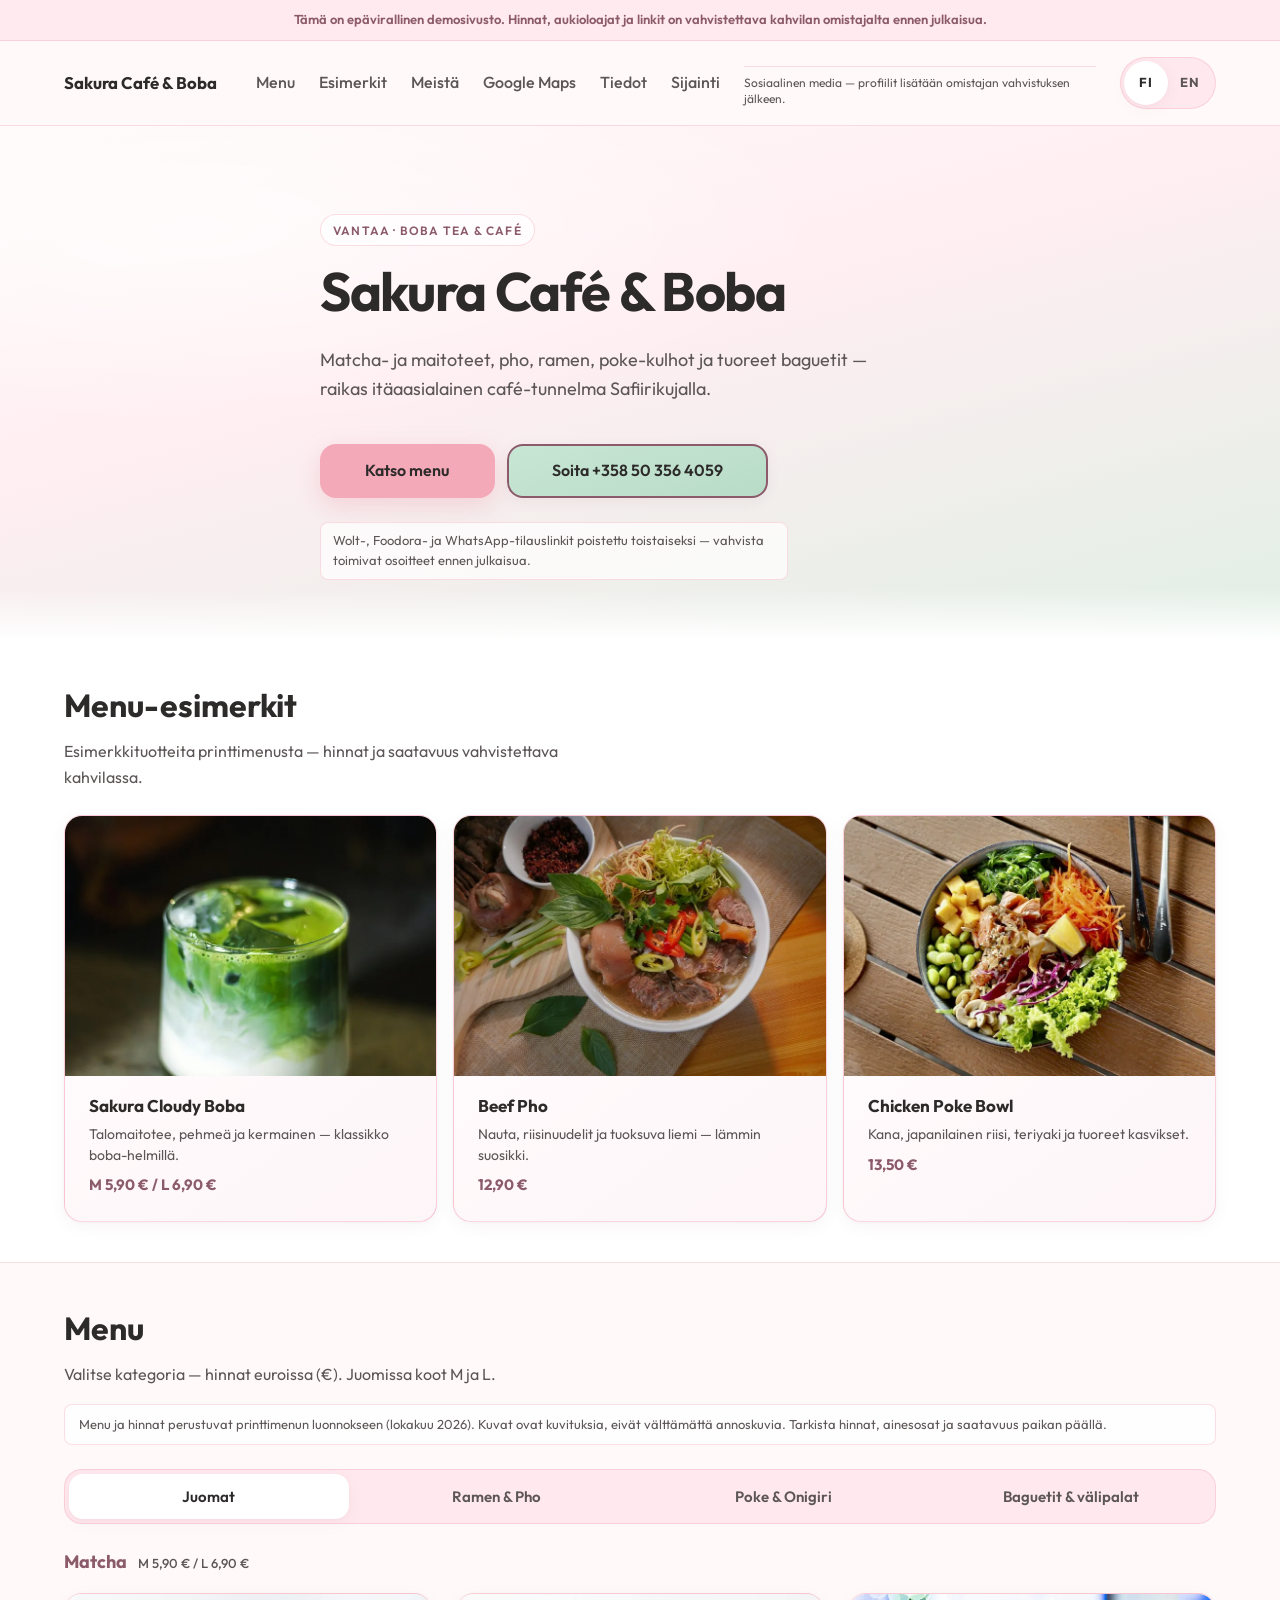
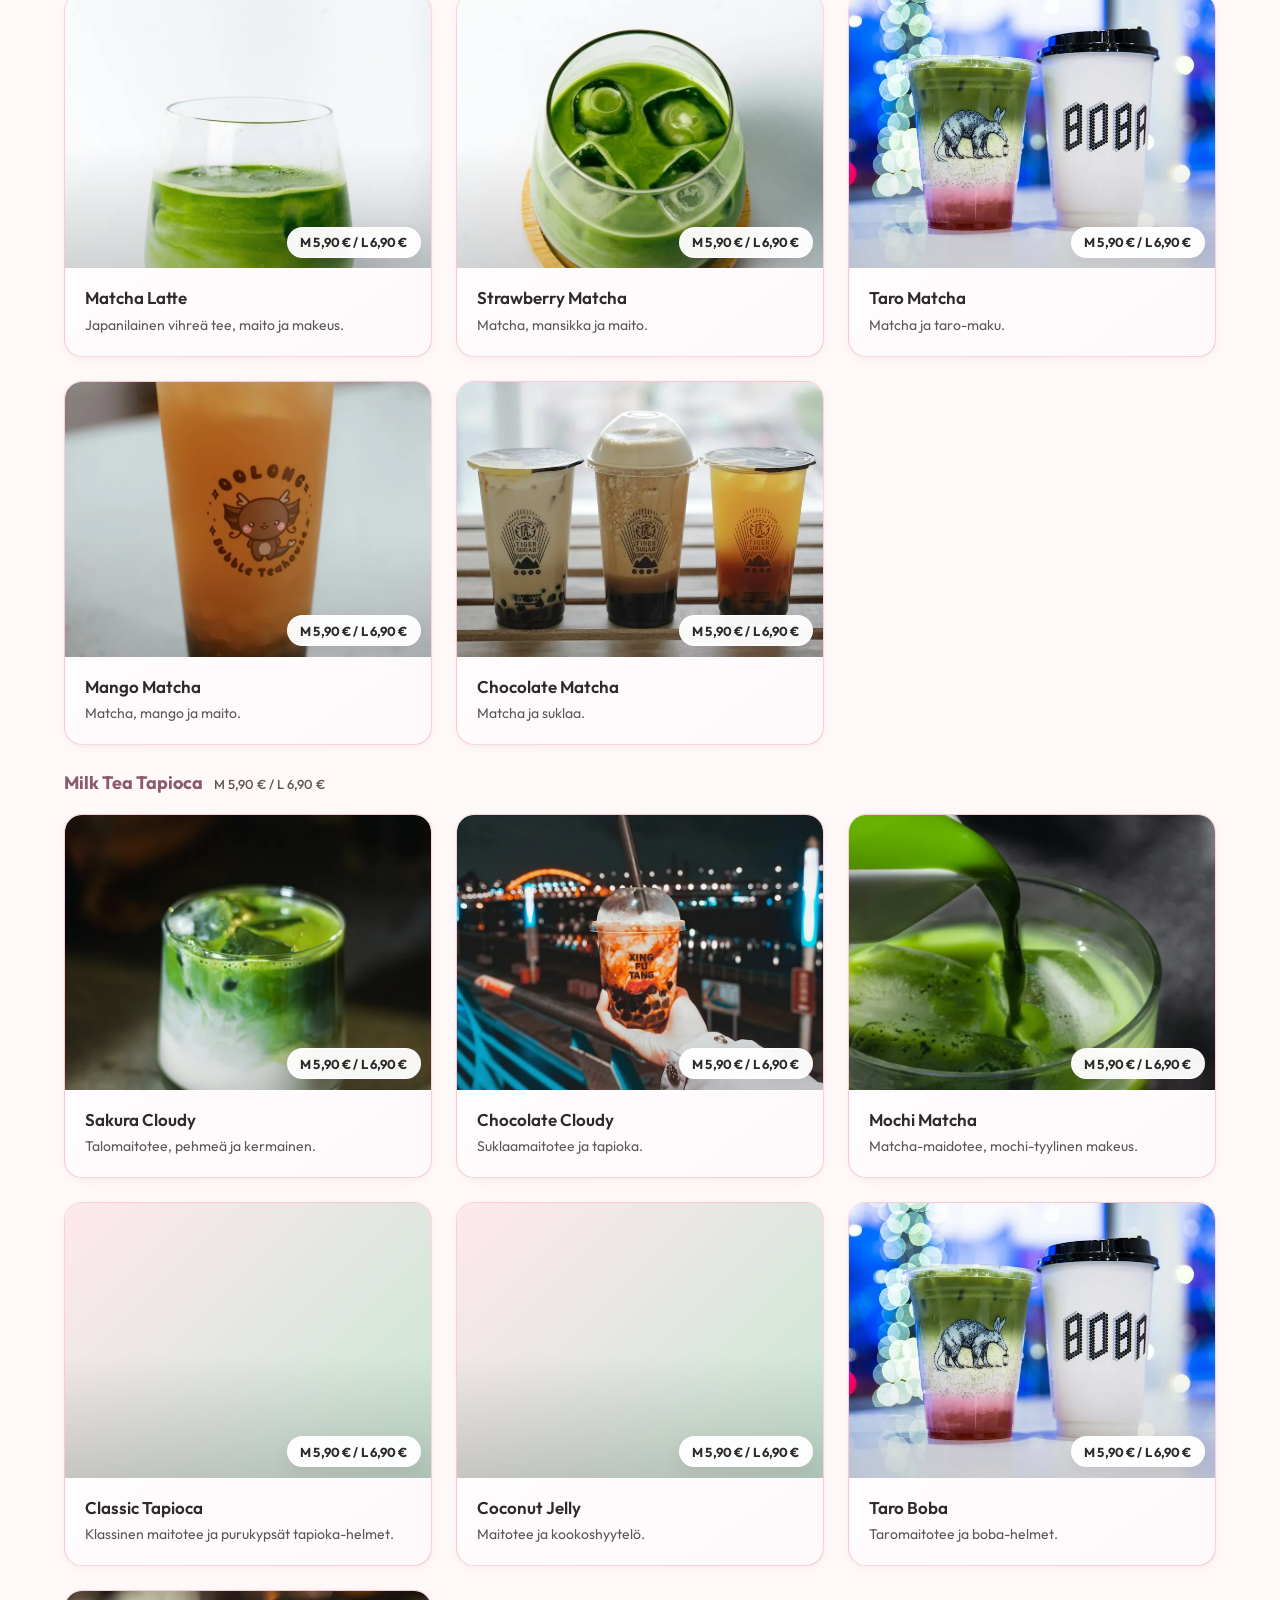
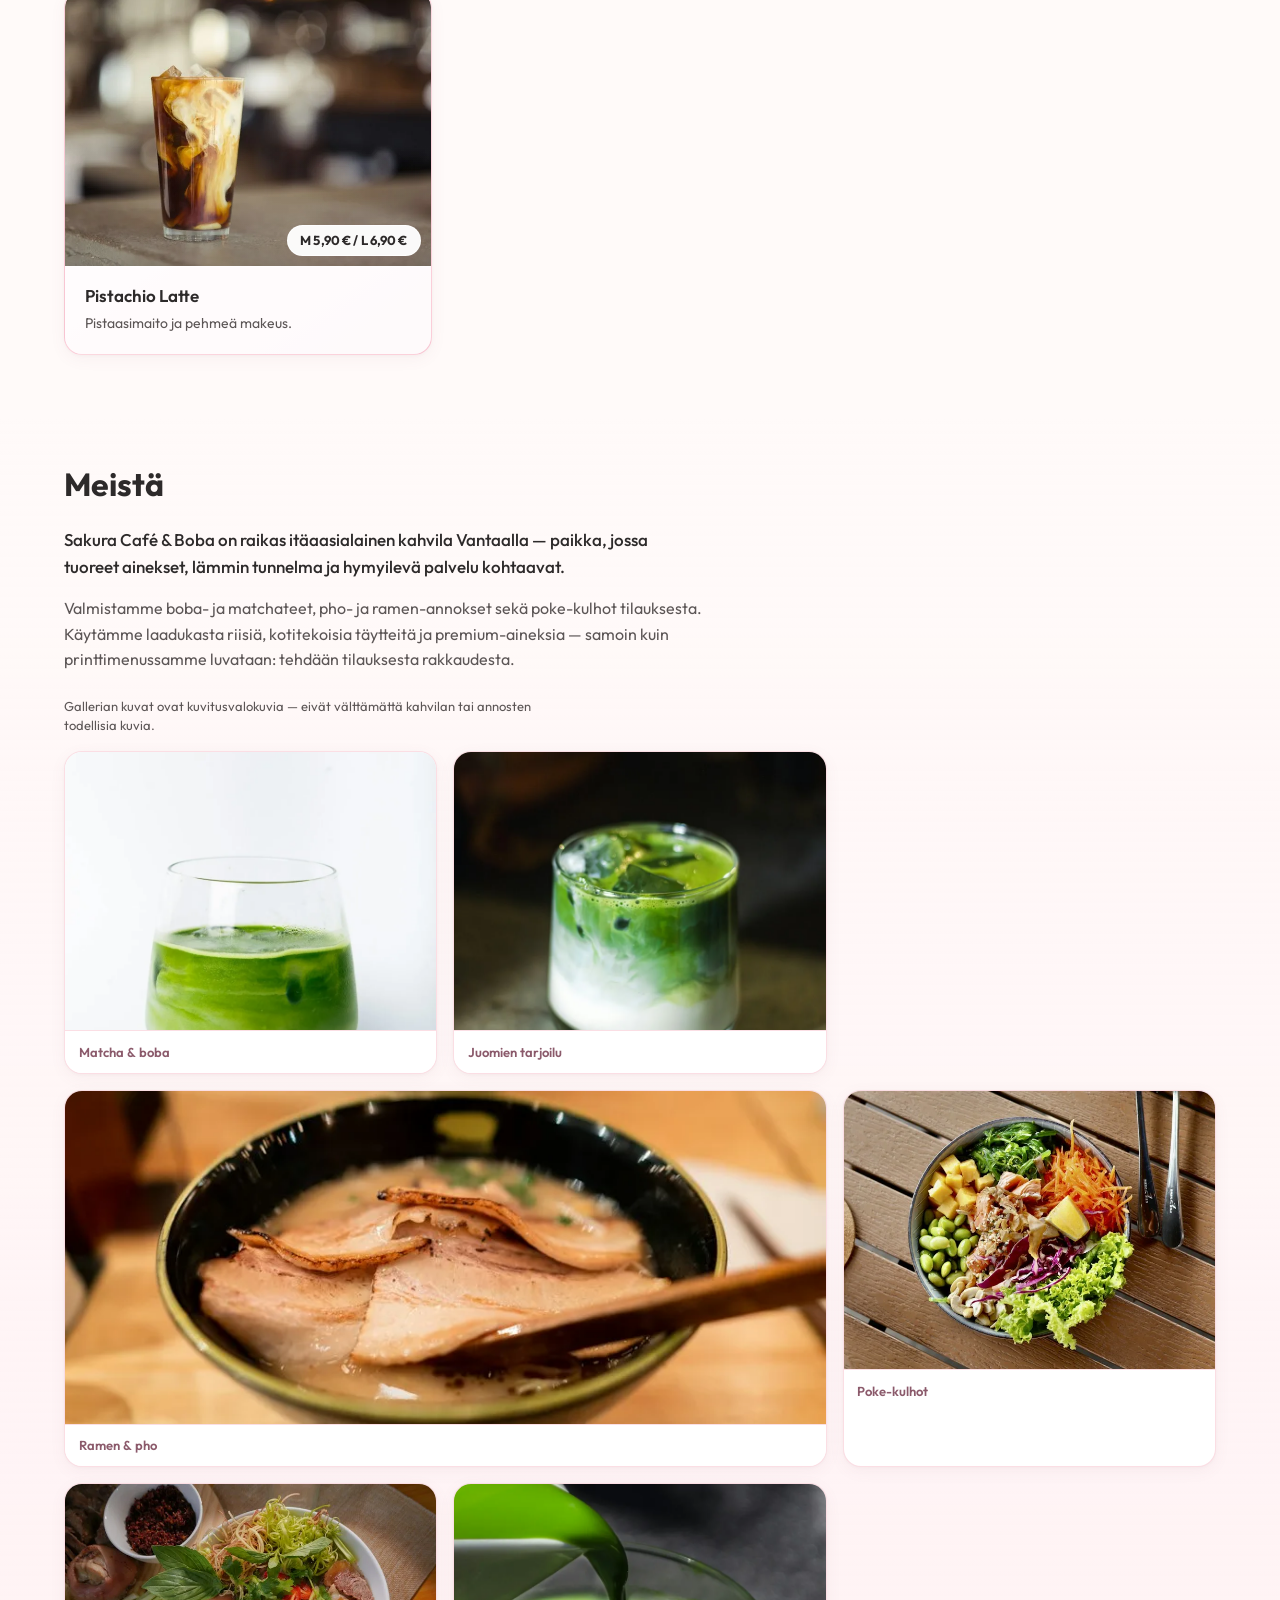
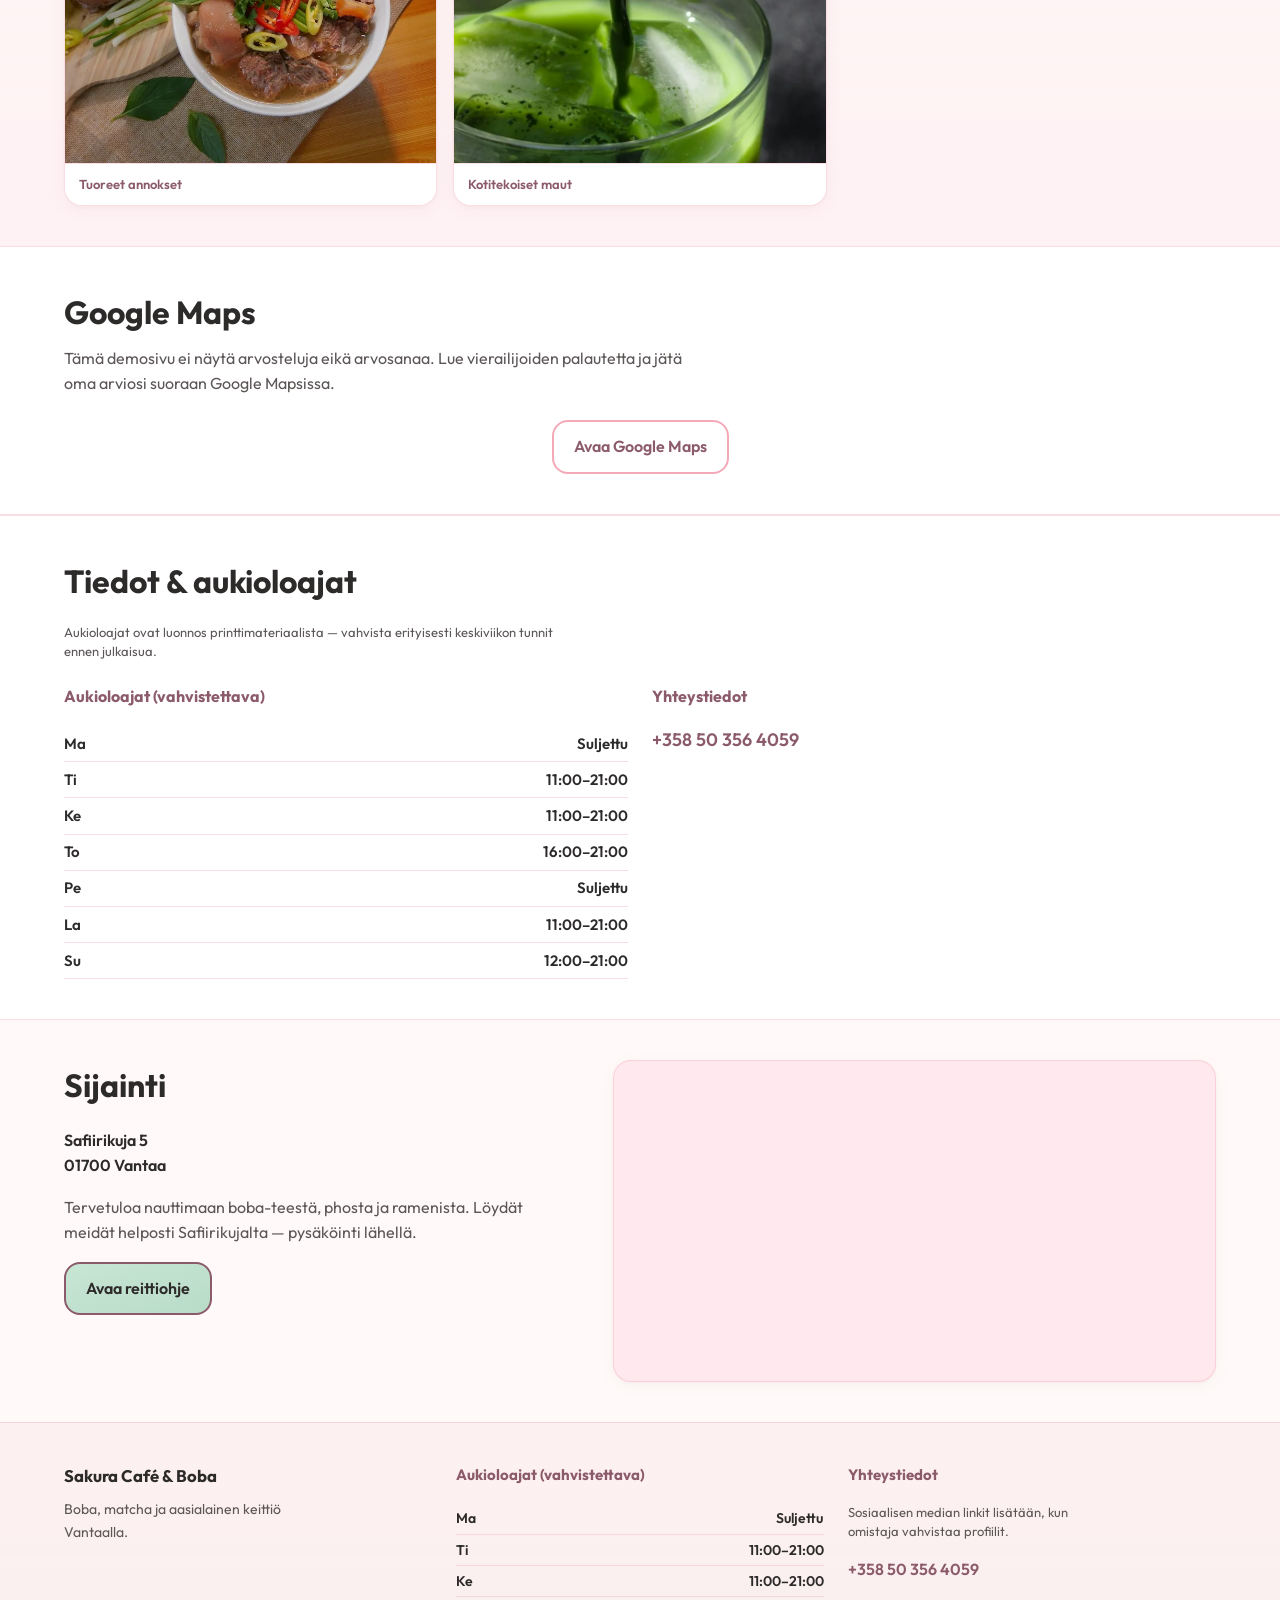
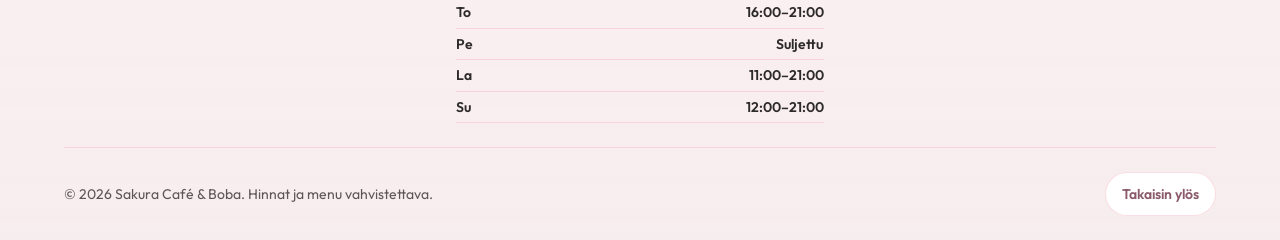
==== commit e813572a: "обновление сайта" ====
--- a/index.html
+++ b/index.html
@@ -46,7 +46,7 @@
           </button>
         </div>
         <div class="header__menu" id="header-menu" hidden>
-          <nav class="header__nav" aria-label="Päävalikko">
+          <nav class="header__nav" aria-label="Päävalikko" data-fi-label="Päävalikko" data-en-label="Main navigation">
             <ul class="header__menu-list">
               <li class="header__item"><a class="header__link" href="#menu" data-fi="Menu" data-en="Menu">Menu</a></li>
               <li class="header__item"><a class="header__link" href="#popular" data-fi="Esimerkit" data-en="Samples">Esimerkit</a></li>
@@ -146,7 +146,7 @@
                   <div class="menu-card__media">
                     <picture>
                       <source type="image/webp" srcset="assets/images/menu/matcha-latte.webp">
-                      <img class="menu-card__image" src="assets/images/menu/matcha-latte.jpg" alt="Matcha Latte – menukuva" width="400" height="280" loading="lazy" decoding="async">
+                      <img class="menu-card__image" src="assets/images/menu/matcha-latte.jpg" alt="" width="400" height="280" loading="lazy" decoding="async">
                     </picture>
                     <span class="menu-card__price">M 5,90 € / L 6,90 €</span>
                   </div>
@@ -159,7 +159,7 @@
                   <div class="menu-card__media">
                     <picture>
                       <source type="image/webp" srcset="assets/images/menu/strawberry-matcha.webp">
-                      <img class="menu-card__image" src="assets/images/menu/strawberry-matcha.jpg" alt="Strawberry Matcha – menukuva" width="400" height="280" loading="lazy" decoding="async">
+                      <img class="menu-card__image" src="assets/images/menu/strawberry-matcha.jpg" alt="" width="400" height="280" loading="lazy" decoding="async">
                     </picture>
                     <span class="menu-card__price">M 5,90 € / L 6,90 €</span>
                   </div>
@@ -172,7 +172,7 @@
                   <div class="menu-card__media">
                     <picture>
                       <source type="image/webp" srcset="assets/images/menu/taro-boba.webp">
-                      <img class="menu-card__image" src="assets/images/menu/taro-matcha.jpg" alt="Taro Matcha – menukuva" width="400" height="280" loading="lazy" decoding="async">
+                      <img class="menu-card__image" src="assets/images/menu/taro-matcha.jpg" alt="" width="400" height="280" loading="lazy" decoding="async">
                     </picture>
                     <span class="menu-card__price">M 5,90 € / L 6,90 €</span>
                   </div>
@@ -185,7 +185,7 @@
                   <div class="menu-card__media">
                     <picture>
                       <source type="image/webp" srcset="assets/images/menu/mango-matcha.webp">
-                      <img class="menu-card__image" src="assets/images/menu/mango-matcha.jpg" alt="Mango Matcha – menukuva" width="400" height="280" loading="lazy" decoding="async">
+                      <img class="menu-card__image" src="assets/images/menu/mango-matcha.jpg" alt="" width="400" height="280" loading="lazy" decoding="async">
                     </picture>
                     <span class="menu-card__price">M 5,90 € / L 6,90 €</span>
                   </div>
@@ -198,7 +198,7 @@
                   <div class="menu-card__media">
                     <picture>
                       <source type="image/webp" srcset="assets/images/menu/chocolate-matcha.webp">
-                      <img class="menu-card__image" src="assets/images/menu/chocolate-matcha.jpg" alt="Chocolate Matcha – menukuva" width="400" height="280" loading="lazy" decoding="async">
+                      <img class="menu-card__image" src="assets/images/menu/chocolate-matcha.jpg" alt="" width="400" height="280" loading="lazy" decoding="async">
                     </picture>
                     <span class="menu-card__price">M 5,90 € / L 6,90 €</span>
                   </div>
@@ -215,7 +215,7 @@
                   <div class="menu-card__media">
                     <picture>
                       <source type="image/webp" srcset="assets/images/menu/sakura-cloudy.webp">
-                      <img class="menu-card__image" src="assets/images/menu/sakura-cloudy.jpg" alt="Sakura Cloudy – menukuva" width="400" height="280" loading="lazy" decoding="async">
+                      <img class="menu-card__image" src="assets/images/menu/sakura-cloudy.jpg" alt="" width="400" height="280" loading="lazy" decoding="async">
                     </picture>
                     <span class="menu-card__price">M 5,90 € / L 6,90 €</span>
                   </div>
@@ -228,7 +228,7 @@
                   <div class="menu-card__media">
                     <picture>
                       <source type="image/webp" srcset="assets/images/menu/chocolate-cloudy.webp">
-                      <img class="menu-card__image" src="assets/images/menu/chocolate-cloudy.jpg" alt="Chocolate Cloudy – menukuva" width="400" height="280" loading="lazy" decoding="async">
+                      <img class="menu-card__image" src="assets/images/menu/chocolate-cloudy.jpg" alt="" width="400" height="280" loading="lazy" decoding="async">
                     </picture>
                     <span class="menu-card__price">M 5,90 € / L 6,90 €</span>
                   </div>
@@ -241,7 +241,7 @@
                   <div class="menu-card__media">
                     <picture>
                       <source type="image/webp" srcset="assets/images/menu/mochi-matcha.webp">
-                      <img class="menu-card__image" src="assets/images/menu/mochi-matcha.jpg" alt="Mochi Matcha – menukuva" width="400" height="280" loading="lazy" decoding="async">
+                      <img class="menu-card__image" src="assets/images/menu/mochi-matcha.jpg" alt="" width="400" height="280" loading="lazy" decoding="async">
                     </picture>
                     <span class="menu-card__price">M 5,90 € / L 6,90 €</span>
                   </div>
@@ -254,7 +254,7 @@
                   <div class="menu-card__media">
                     <picture>
                       <source type="image/webp" srcset="assets/images/menu/classic-tapioca.webp">
-                      <img class="menu-card__image" src="assets/images/menu/classic-tapioca.jpg" alt="Classic Tapioca – menukuva" width="400" height="280" loading="lazy" decoding="async">
+                      <img class="menu-card__image" src="assets/images/menu/classic-tapioca.jpg" alt="" width="400" height="280" loading="lazy" decoding="async">
                     </picture>
                     <span class="menu-card__price">M 5,90 € / L 6,90 €</span>
                   </div>
@@ -267,7 +267,7 @@
                   <div class="menu-card__media">
                     <picture>
                       <source type="image/webp" srcset="assets/images/menu/coconut-jelly.webp">
-                      <img class="menu-card__image" src="assets/images/menu/coconut-jelly.jpg" alt="Coconut Jelly – menukuva" width="400" height="280" loading="lazy" decoding="async">
+                      <img class="menu-card__image" src="assets/images/menu/coconut-jelly.jpg" alt="" width="400" height="280" loading="lazy" decoding="async">
                     </picture>
                     <span class="menu-card__price">M 5,90 € / L 6,90 €</span>
                   </div>
@@ -280,7 +280,7 @@
                   <div class="menu-card__media">
                     <picture>
                       <source type="image/webp" srcset="assets/images/menu/taro-boba.webp">
-                      <img class="menu-card__image" src="assets/images/menu/taro-boba.jpg" alt="Taro Boba – menukuva" width="400" height="280" loading="lazy" decoding="async">
+                      <img class="menu-card__image" src="assets/images/menu/taro-boba.jpg" alt="" width="400" height="280" loading="lazy" decoding="async">
                     </picture>
                     <span class="menu-card__price">M 5,90 € / L 6,90 €</span>
                   </div>
@@ -293,7 +293,7 @@
                   <div class="menu-card__media">
                     <picture>
                       <source type="image/webp" srcset="assets/images/menu/pistachio-latte.webp">
-                      <img class="menu-card__image" src="assets/images/menu/pistachio-latte.jpg" alt="Pistachio Latte – menukuva" width="400" height="280" loading="lazy" decoding="async">
+                      <img class="menu-card__image" src="assets/images/menu/pistachio-latte.jpg" alt="" width="400" height="280" loading="lazy" decoding="async">
                     </picture>
                     <span class="menu-card__price">M 5,90 € / L 6,90 €</span>
                   </div>
@@ -312,7 +312,7 @@
                   <div class="menu-card__media">
                     <picture>
                       <source type="image/webp" srcset="assets/images/menu/sakura-ramen.webp">
-                      <img class="menu-card__image" src="assets/images/menu/sakura-ramen.jpg" alt="Sakura Ramen – menukuva" width="400" height="280" loading="lazy" decoding="async">
+                      <img class="menu-card__image" src="assets/images/menu/sakura-ramen.jpg" alt="" width="400" height="280" loading="lazy" decoding="async">
                     </picture>
                     <span class="menu-card__price">14,90 €</span>
                   </div>
@@ -325,7 +325,7 @@
                   <div class="menu-card__media">
                     <picture>
                       <source type="image/webp" srcset="assets/images/menu/shrimp-ramen.webp">
-                      <img class="menu-card__image" src="assets/images/menu/shrimp-ramen.jpg" alt="Shrimp Ramen – menukuva" width="400" height="280" loading="lazy" decoding="async">
+                      <img class="menu-card__image" src="assets/images/menu/shrimp-ramen.jpg" alt="" width="400" height="280" loading="lazy" decoding="async">
                     </picture>
                     <span class="menu-card__price">14,90 €</span>
                   </div>
@@ -338,7 +338,7 @@
                   <div class="menu-card__media">
                     <picture>
                       <source type="image/webp" srcset="assets/images/menu/chicken-rice.webp">
-                      <img class="menu-card__image" src="assets/images/menu/chicken-rice.jpg" alt="Chicken Rice – menukuva" width="400" height="280" loading="lazy" decoding="async">
+                      <img class="menu-card__image" src="assets/images/menu/chicken-rice.jpg" alt="" width="400" height="280" loading="lazy" decoding="async">
                     </picture>
                     <span class="menu-card__price">14,50 €</span>
                   </div>
@@ -351,7 +351,7 @@
                   <div class="menu-card__media">
                     <picture>
                       <source type="image/webp" srcset="assets/images/menu/beef-ramen.webp">
-                      <img class="menu-card__image" src="assets/images/menu/beef-ramen.jpg" alt="Beef Ramen – menukuva" width="400" height="280" loading="lazy" decoding="async">
+                      <img class="menu-card__image" src="assets/images/menu/beef-ramen.jpg" alt="" width="400" height="280" loading="lazy" decoding="async">
                     </picture>
                     <span class="menu-card__price">14,90 €</span>
                   </div>
@@ -364,7 +364,7 @@
                   <div class="menu-card__media">
                     <picture>
                       <source type="image/webp" srcset="assets/images/menu/beef-ramen.webp">
-                      <img class="menu-card__image" src="assets/images/menu/tofu-ramen.jpg" alt="Tofu Ramen – menukuva" width="400" height="280" loading="lazy" decoding="async">
+                      <img class="menu-card__image" src="assets/images/menu/tofu-ramen.jpg" alt="" width="400" height="280" loading="lazy" decoding="async">
                     </picture>
                     <span class="menu-card__price">14,50 €</span>
                   </div>
@@ -382,7 +382,7 @@
                   <div class="menu-card__media">
                     <picture>
                       <source type="image/webp" srcset="assets/images/menu/beef-meatball-pho.webp">
-                      <img class="menu-card__image" src="assets/images/menu/beef-pho.jpg" alt="Beef Pho – menukuva" width="400" height="280" loading="lazy" decoding="async">
+                      <img class="menu-card__image" src="assets/images/menu/beef-pho.jpg" alt="" width="400" height="280" loading="lazy" decoding="async">
                     </picture>
                     <span class="menu-card__price">12,90 €</span>
                   </div>
@@ -395,7 +395,7 @@
                   <div class="menu-card__media">
                     <picture>
                       <source type="image/webp" srcset="assets/images/menu/chicken-pho.webp">
-                      <img class="menu-card__image" src="assets/images/menu/chicken-pho.jpg" alt="Chicken Pho – menukuva" width="400" height="280" loading="lazy" decoding="async">
+                      <img class="menu-card__image" src="assets/images/menu/chicken-pho.jpg" alt="" width="400" height="280" loading="lazy" decoding="async">
                     </picture>
                     <span class="menu-card__price">12,90 €</span>
                   </div>
@@ -408,7 +408,7 @@
                   <div class="menu-card__media">
                     <picture>
                       <source type="image/webp" srcset="assets/images/menu/shrimp-pho.webp">
-                      <img class="menu-card__image" src="assets/images/menu/shrimp-pho.jpg" alt="Shrimp Pho – menukuva" width="400" height="280" loading="lazy" decoding="async">
+                      <img class="menu-card__image" src="assets/images/menu/shrimp-pho.jpg" alt="" width="400" height="280" loading="lazy" decoding="async">
                     </picture>
                     <span class="menu-card__price">13,90 €</span>
                   </div>
@@ -421,7 +421,7 @@
                   <div class="menu-card__media">
                     <picture>
                       <source type="image/webp" srcset="assets/images/menu/chicken-pho.webp">
-                      <img class="menu-card__image" src="assets/images/menu/tofu-pho.jpg" alt="Tofu Pho – menukuva" width="400" height="280" loading="lazy" decoding="async">
+                      <img class="menu-card__image" src="assets/images/menu/tofu-pho.jpg" alt="" width="400" height="280" loading="lazy" decoding="async">
                     </picture>
                     <span class="menu-card__price">13,90 €</span>
                   </div>
@@ -434,7 +434,7 @@
                   <div class="menu-card__media">
                     <picture>
                       <source type="image/webp" srcset="assets/images/menu/beef-meatball-pho.webp">
-                      <img class="menu-card__image" src="assets/images/menu/beef-meatball-pho.jpg" alt="Beef Meatball Pho – menukuva" width="400" height="280" loading="lazy" decoding="async">
+                      <img class="menu-card__image" src="assets/images/menu/beef-meatball-pho.jpg" alt="" width="400" height="280" loading="lazy" decoding="async">
                     </picture>
                     <span class="menu-card__price">13,90 €</span>
                   </div>
@@ -447,7 +447,7 @@
                   <div class="menu-card__media">
                     <picture>
                       <source type="image/webp" srcset="assets/images/menu/beef-meatball-pho.webp">
-                      <img class="menu-card__image" src="assets/images/menu/kids-pho.jpg" alt="Kids Pho – menukuva" width="400" height="280" loading="lazy" decoding="async">
+                      <img class="menu-card__image" src="assets/images/menu/kids-pho.jpg" alt="" width="400" height="280" loading="lazy" decoding="async">
                     </picture>
                     <span class="menu-card__price">11,90 €</span>
                   </div>
@@ -467,7 +467,7 @@
                   <div class="menu-card__media">
                     <picture>
                       <source type="image/webp" srcset="assets/images/menu/beef-poke.webp">
-                      <img class="menu-card__image" src="assets/images/menu/beef-poke.jpg" alt="Beef Poke Bowl – menukuva" width="400" height="280" loading="lazy" decoding="async">
+                      <img class="menu-card__image" src="assets/images/menu/beef-poke.jpg" alt="" width="400" height="280" loading="lazy" decoding="async">
                     </picture>
                     <span class="menu-card__price">13,50 €</span>
                   </div>
@@ -480,7 +480,7 @@
                   <div class="menu-card__media">
                     <picture>
                       <source type="image/webp" srcset="assets/images/menu/beef-poke.webp">
-                      <img class="menu-card__image" src="assets/images/menu/chicken-poke.jpg" alt="Chicken Poke Bowl – menukuva" width="400" height="280" loading="lazy" decoding="async">
+                      <img class="menu-card__image" src="assets/images/menu/chicken-poke.jpg" alt="" width="400" height="280" loading="lazy" decoding="async">
                     </picture>
                     <span class="menu-card__price">13,50 €</span>
                   </div>
@@ -493,7 +493,7 @@
                   <div class="menu-card__media">
                     <picture>
                       <source type="image/webp" srcset="assets/images/menu/beef-poke.webp">
-                      <img class="menu-card__image" src="assets/images/menu/shrimp-poke.jpg" alt="Shrimp Poke Bowl – menukuva" width="400" height="280" loading="lazy" decoding="async">
+                      <img class="menu-card__image" src="assets/images/menu/shrimp-poke.jpg" alt="" width="400" height="280" loading="lazy" decoding="async">
                     </picture>
                     <span class="menu-card__price">13,50 €</span>
                   </div>
@@ -506,7 +506,7 @@
                   <div class="menu-card__media">
                     <picture>
                       <source type="image/webp" srcset="assets/images/menu/beef-poke.webp">
-                      <img class="menu-card__image" src="assets/images/menu/tuna-poke.jpg" alt="Tuna Poke Bowl – menukuva" width="400" height="280" loading="lazy" decoding="async">
+                      <img class="menu-card__image" src="assets/images/menu/tuna-poke.jpg" alt="" width="400" height="280" loading="lazy" decoding="async">
                     </picture>
                     <span class="menu-card__price">12,50 €</span>
                   </div>
@@ -519,7 +519,7 @@
                   <div class="menu-card__media">
                     <picture>
                       <source type="image/webp" srcset="assets/images/menu/beef-poke.webp">
-                      <img class="menu-card__image" src="assets/images/menu/tofu-poke.jpg" alt="Tofu Poke Bowl – menukuva" width="400" height="280" loading="lazy" decoding="async">
+                      <img class="menu-card__image" src="assets/images/menu/tofu-poke.jpg" alt="" width="400" height="280" loading="lazy" decoding="async">
                     </picture>
                     <span class="menu-card__price">12,50 €</span>
                   </div>
@@ -536,7 +536,7 @@
                   <div class="menu-card__media">
                     <picture>
                       <source type="image/webp" srcset="assets/images/menu/onigiri-beef.webp">
-                      <img class="menu-card__image" src="assets/images/menu/onigiri-chicken.jpg" alt="Chicken Onigiri – menukuva" width="400" height="280" loading="lazy" decoding="async">
+                      <img class="menu-card__image" src="assets/images/menu/onigiri-chicken.jpg" alt="" width="400" height="280" loading="lazy" decoding="async">
                     </picture>
                     <span class="menu-card__price">3,90 €</span>
                   </div>
@@ -549,7 +549,7 @@
                   <div class="menu-card__media">
                     <picture>
                       <source type="image/webp" srcset="assets/images/menu/onigiri-beef.webp">
-                      <img class="menu-card__image" src="assets/images/menu/onigiri-beef.jpg" alt="Beef Onigiri – menukuva" width="400" height="280" loading="lazy" decoding="async">
+                      <img class="menu-card__image" src="assets/images/menu/onigiri-beef.jpg" alt="" width="400" height="280" loading="lazy" decoding="async">
                     </picture>
                     <span class="menu-card__price">3,90 €</span>
                   </div>
@@ -562,7 +562,7 @@
                   <div class="menu-card__media">
                     <picture>
                       <source type="image/webp" srcset="assets/images/menu/onigiri-beef.webp">
-                      <img class="menu-card__image" src="assets/images/menu/onigiri-tuna.jpg" alt="Tuna Onigiri – menukuva" width="400" height="280" loading="lazy" decoding="async">
+                      <img class="menu-card__image" src="assets/images/menu/onigiri-tuna.jpg" alt="" width="400" height="280" loading="lazy" decoding="async">
                     </picture>
                     <span class="menu-card__price">3,90 €</span>
                   </div>
@@ -575,7 +575,7 @@
                   <div class="menu-card__media">
                     <picture>
                       <source type="image/webp" srcset="assets/images/menu/onigiri-beef.webp">
-                      <img class="menu-card__image" src="assets/images/menu/onigiri-shrimp.jpg" alt="Shrimp Onigiri – menukuva" width="400" height="280" loading="lazy" decoding="async">
+                      <img class="menu-card__image" src="assets/images/menu/onigiri-shrimp.jpg" alt="" width="400" height="280" loading="lazy" decoding="async">
                     </picture>
                     <span class="menu-card__price">3,90 €</span>
                   </div>
@@ -594,7 +594,7 @@
                   <div class="menu-card__media">
                     <picture>
                       <source type="image/webp" srcset="assets/images/menu/baguette-beef.webp">
-                      <img class="menu-card__image" src="assets/images/menu/baguette-chicken.jpg" alt="Chicken Baguette – menukuva" width="400" height="280" loading="lazy" decoding="async">
+                      <img class="menu-card__image" src="assets/images/menu/baguette-chicken.jpg" alt="" width="400" height="280" loading="lazy" decoding="async">
                     </picture>
                     <span class="menu-card__price">9,50 €</span>
                   </div>
@@ -607,7 +607,7 @@
                   <div class="menu-card__media">
                     <picture>
                       <source type="image/webp" srcset="assets/images/menu/baguette-beef.webp">
-                      <img class="menu-card__image" src="assets/images/menu/baguette-beef.jpg" alt="Beef Baguette – menukuva" width="400" height="280" loading="lazy" decoding="async">
+                      <img class="menu-card__image" src="assets/images/menu/baguette-beef.jpg" alt="" width="400" height="280" loading="lazy" decoding="async">
                     </picture>
                     <span class="menu-card__price">9,50 €</span>
                   </div>
@@ -620,7 +620,7 @@
                   <div class="menu-card__media">
                     <picture>
                       <source type="image/webp" srcset="assets/images/menu/baguette-beef.webp">
-                      <img class="menu-card__image" src="assets/images/menu/baguette-pork.jpg" alt="Pork Baguette – menukuva" width="400" height="280" loading="lazy" decoding="async">
+                      <img class="menu-card__image" src="assets/images/menu/baguette-pork.jpg" alt="" width="400" height="280" loading="lazy" decoding="async">
                     </picture>
                     <span class="menu-card__price">9,50 €</span>
                   </div>
@@ -633,7 +633,7 @@
                   <div class="menu-card__media">
                     <picture>
                       <source type="image/webp" srcset="assets/images/menu/baguette-beef.webp">
-                      <img class="menu-card__image" src="assets/images/menu/baguette-tuna.jpg" alt="Tuna Baguette – menukuva" width="400" height="280" loading="lazy" decoding="async">
+                      <img class="menu-card__image" src="assets/images/menu/baguette-tuna.jpg" alt="" width="400" height="280" loading="lazy" decoding="async">
                     </picture>
                     <span class="menu-card__price">9,50 €</span>
                   </div>
@@ -650,7 +650,7 @@
                   <div class="menu-card__media">
                     <picture>
                       <source type="image/webp" srcset="assets/images/menu/fried-shrimp.webp">
-                      <img class="menu-card__image" src="assets/images/menu/fried-shrimp.jpg" alt="Fried Shrimp 5× – menukuva" width="400" height="280" loading="lazy" decoding="async">
+                      <img class="menu-card__image" src="assets/images/menu/fried-shrimp.jpg" alt="" width="400" height="280" loading="lazy" decoding="async">
                     </picture>
                     <span class="menu-card__price">6,50 €</span>
                   </div>
@@ -663,7 +663,7 @@
                   <div class="menu-card__media">
                     <picture>
                       <source type="image/webp" srcset="assets/images/menu/spring-rolls-chicken.webp">
-                      <img class="menu-card__image" src="assets/images/menu/spring-rolls-chicken.jpg" alt="Spring Rolls 4× (Chicken) – menukuva" width="400" height="280" loading="lazy" decoding="async">
+                      <img class="menu-card__image" src="assets/images/menu/spring-rolls-chicken.jpg" alt="" width="400" height="280" loading="lazy" decoding="async">
                     </picture>
                     <span class="menu-card__price">5,90 €</span>
                   </div>
@@ -676,7 +676,7 @@
                   <div class="menu-card__media">
                     <picture>
                       <source type="image/webp" srcset="assets/images/menu/spring-rolls-chicken.webp">
-                      <img class="menu-card__image" src="assets/images/menu/spring-rolls-veg.jpg" alt="Spring Rolls 4× (Veg) – menukuva" width="400" height="280" loading="lazy" decoding="async">
+                      <img class="menu-card__image" src="assets/images/menu/spring-rolls-veg.jpg" alt="" width="400" height="280" loading="lazy" decoding="async">
                     </picture>
                     <span class="menu-card__price">5,50 €</span>
                   </div>
@@ -706,7 +706,7 @@
               <figure class="about__figure">
                 <picture>
                   <source type="image/webp" srcset="assets/images/menu/matcha-latte.webp">
-                  <img class="about__image" src="assets/images/menu/matcha-latte.jpg" alt="Matcha latte — juomien tarjoilu" width="480" height="360" loading="lazy" decoding="async">
+                  <img class="about__image" src="assets/images/menu/matcha-latte.jpg" alt="Matcha latte — juomien tarjoilu" width="480" height="360" loading="lazy" decoding="async" data-fi-alt="Matcha latte — juomien tarjoilu" data-en-alt="Matcha latte — drink service illustration">
                 </picture>
                 <figcaption class="about__caption" data-fi="Matcha &amp; boba" data-en="Matcha &amp; boba">Matcha &amp; boba</figcaption>
               </figure>
@@ -715,7 +715,7 @@
               <figure class="about__figure">
                 <picture>
                   <source type="image/webp" srcset="assets/images/menu/sakura-cloudy.webp">
-                  <img class="about__image" src="assets/images/menu/sakura-cloudy.jpg" alt="Sakura Cloudy — talomaitotee" width="480" height="360" loading="lazy" decoding="async">
+                  <img class="about__image" src="assets/images/menu/sakura-cloudy.jpg" alt="Sakura Cloudy — talomaitotee" width="480" height="360" loading="lazy" decoding="async" data-fi-alt="Sakura Cloudy — talomaitotee" data-en-alt="Sakura Cloudy — house milk tea illustration">
                 </picture>
                 <figcaption class="about__caption" data-fi="Juomien tarjoilu" data-en="Drink presentation">Juomien tarjoilu</figcaption>
               </figure>
@@ -724,7 +724,7 @@
               <figure class="about__figure">
                 <picture>
                   <source type="image/webp" srcset="assets/images/menu/sakura-ramen.webp">
-                  <img class="about__image" src="assets/images/menu/sakura-ramen.jpg" alt="Sakura Ramen — lämmin annos" width="640" height="360" loading="lazy" decoding="async">
+                  <img class="about__image" src="assets/images/menu/sakura-ramen.jpg" alt="Sakura Ramen — lämmin annos" width="640" height="360" loading="lazy" decoding="async" data-fi-alt="Sakura Ramen — lämmin annos" data-en-alt="Sakura Ramen — warm dish illustration">
                 </picture>
                 <figcaption class="about__caption" data-fi="Ramen &amp; pho" data-en="Ramen &amp; pho">Ramen &amp; pho</figcaption>
               </figure>
@@ -733,7 +733,7 @@
               <figure class="about__figure">
                 <picture>
                   <source type="image/webp" srcset="assets/images/menu/beef-poke.webp">
-                  <img class="about__image" src="assets/images/menu/chicken-poke.jpg" alt="Chicken Poke Bowl — tuore kulho" width="480" height="360" loading="lazy" decoding="async">
+                  <img class="about__image" src="assets/images/menu/chicken-poke.jpg" alt="Chicken Poke Bowl — tuore kulho" width="480" height="360" loading="lazy" decoding="async" data-fi-alt="Chicken Poke Bowl — tuore kulho" data-en-alt="Chicken poke bowl — fresh bowl illustration">
                 </picture>
                 <figcaption class="about__caption" data-fi="Poke-kulhot" data-en="Poke bowls">Poke-kulhot</figcaption>
               </figure>
@@ -742,7 +742,7 @@
               <figure class="about__figure">
                 <picture>
                   <source type="image/webp" srcset="assets/images/menu/beef-meatball-pho.webp">
-                  <img class="about__image" src="assets/images/menu/beef-pho.jpg" alt="Beef Pho — tuoksuva liemi" width="480" height="360" loading="lazy" decoding="async">
+                  <img class="about__image" src="assets/images/menu/beef-pho.jpg" alt="Beef Pho — tuoksuva liemi" width="480" height="360" loading="lazy" decoding="async" data-fi-alt="Beef Pho — tuoksuva liemi" data-en-alt="Beef pho — aromatic broth illustration">
                 </picture>
                 <figcaption class="about__caption" data-fi="Tuoreet annokset" data-en="Fresh plates">Tuoreet annokset</figcaption>
               </figure>
@@ -751,7 +751,7 @@
               <figure class="about__figure">
                 <picture>
                   <source type="image/webp" srcset="assets/images/menu/mochi-matcha.webp">
-                  <img class="about__image" src="assets/images/menu/mochi-matcha.jpg" alt="Mochi Matcha — valmistus ja tarjoilu" width="480" height="360" loading="lazy" decoding="async">
+                  <img class="about__image" src="assets/images/menu/mochi-matcha.jpg" alt="Mochi Matcha — valmistus ja tarjoilu" width="480" height="360" loading="lazy" decoding="async" data-fi-alt="Mochi Matcha — valmistus ja tarjoilu" data-en-alt="Mochi Matcha — preparation and service illustration">
                 </picture>
                 <figcaption class="about__caption" data-fi="Kotitekoiset maut" data-en="Homemade flavours">Kotitekoiset maut</figcaption>
               </figure>
--- a/css/styles.css
+++ b/css/styles.css
@@ -528,7 +528,7 @@
 .button--secondary {
   background: linear-gradient(160deg, var(--accent-mint) 0%, #b8dcc8 100%);
   border-color: var(--accent-boba);
-  color: var(--accent-boba);
+  color: var(--text-primary);
   box-shadow: none;
 }
 
@@ -1556,4 +1556,15 @@
   .reviews__card:hover {
     transform: none;
   }
-}
+
+  .header__toggle,
+  .lang-switch__btn,
+  .header__social-link {
+    transition: none;
+  }
+
+  .header__toggle:hover,
+  .header__social-link:hover {
+    transform: none;
+  }
+}
